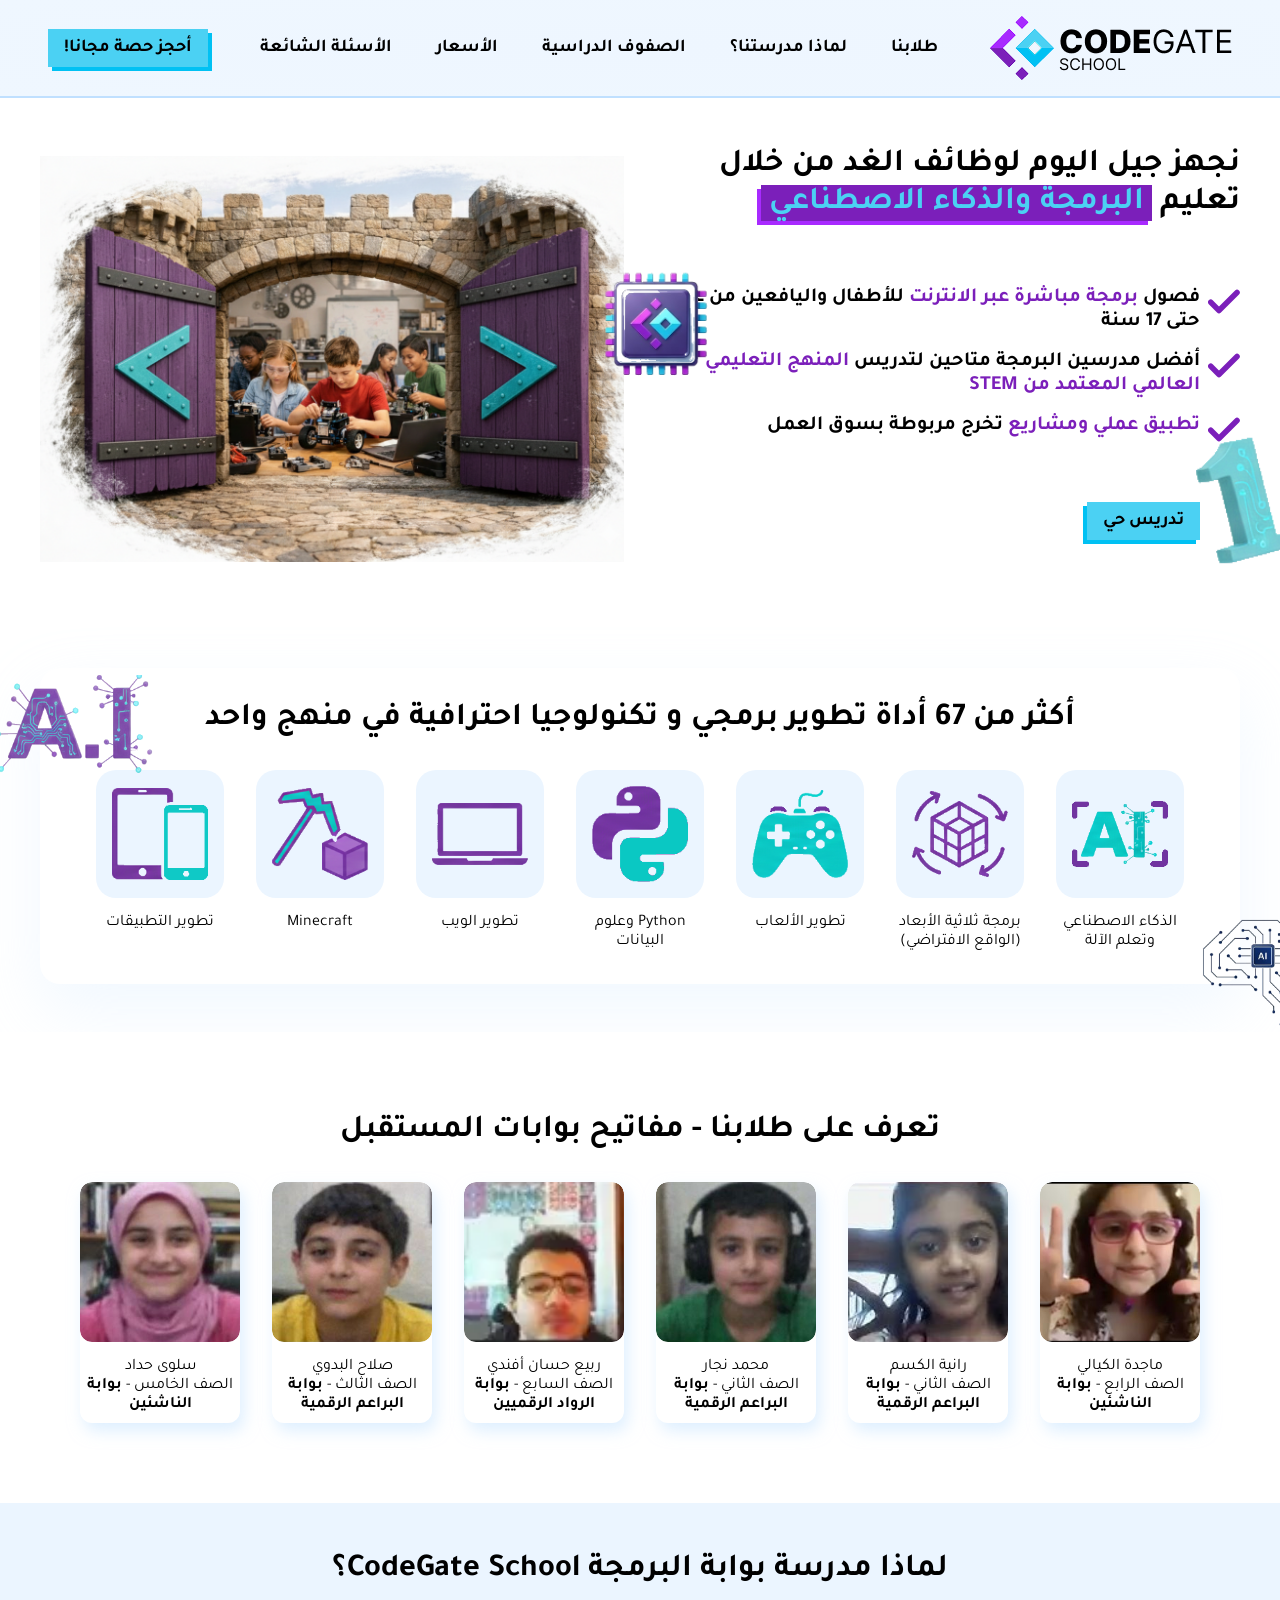
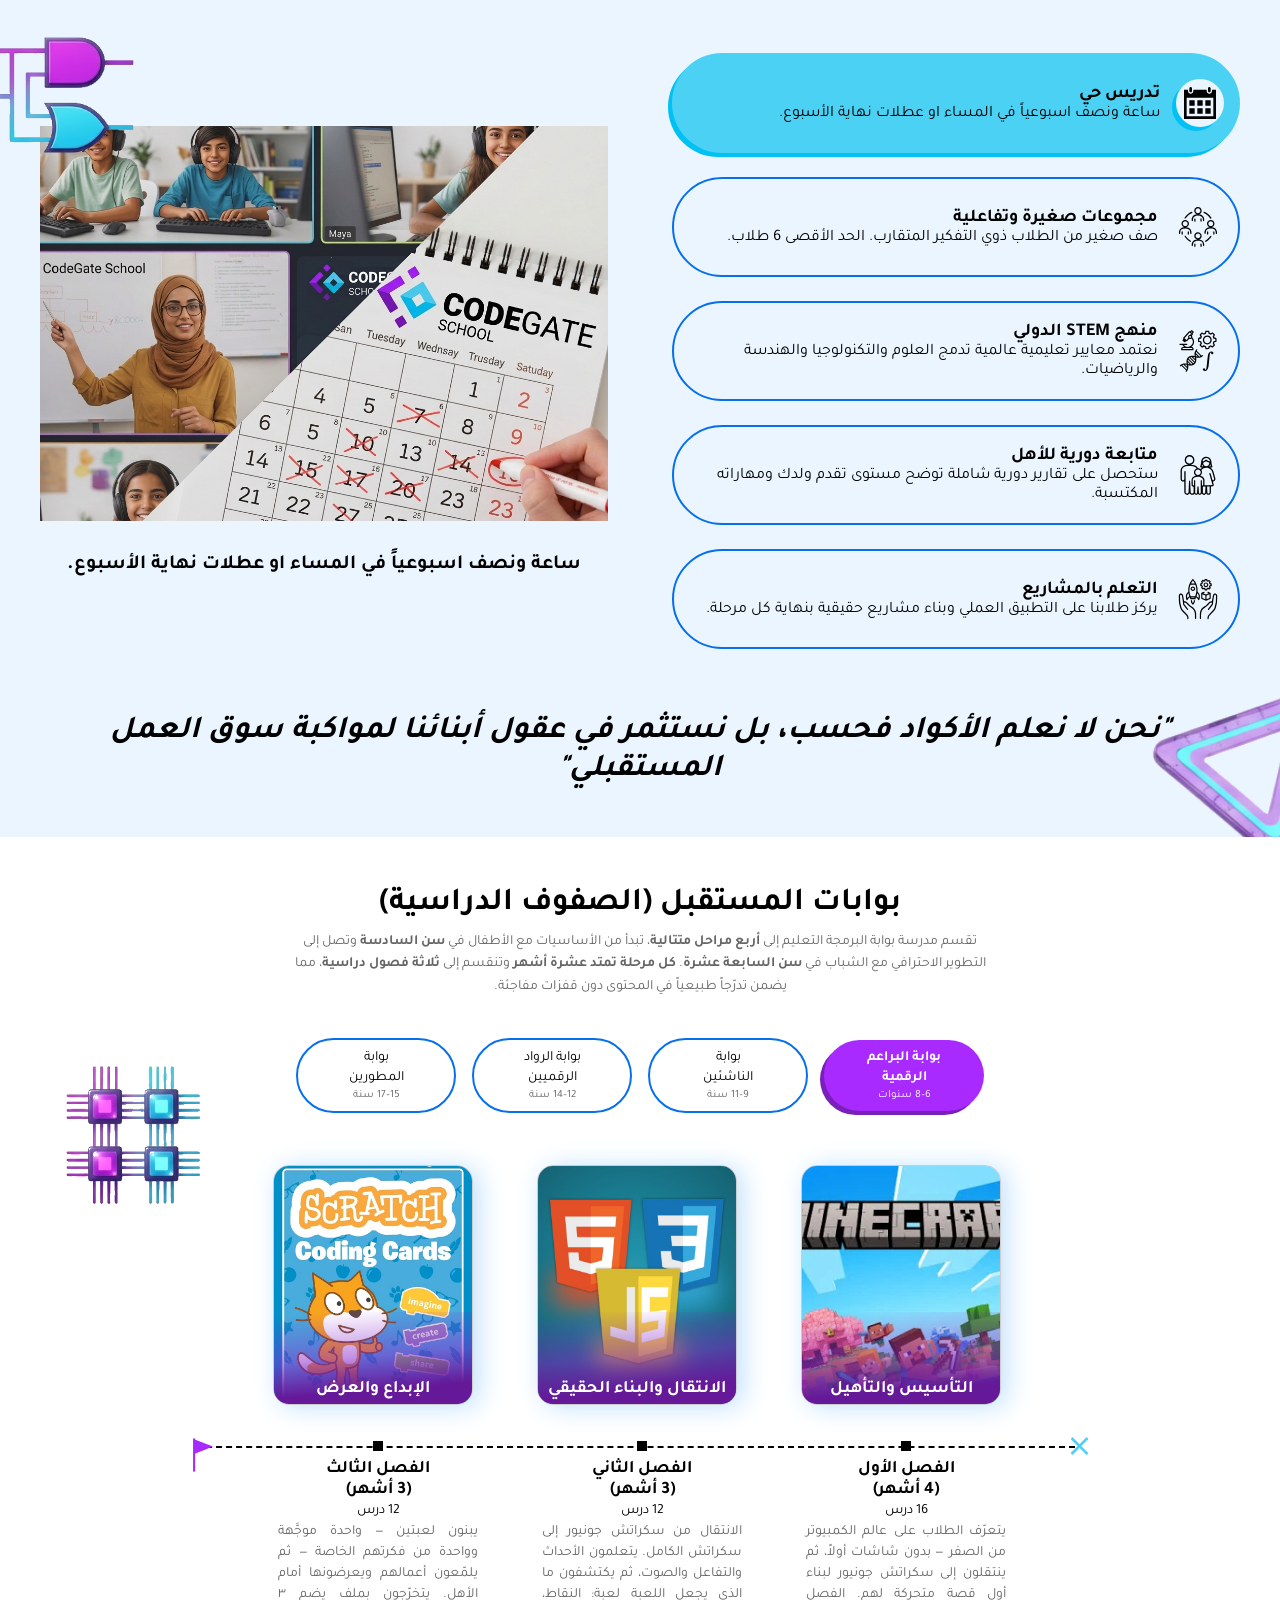
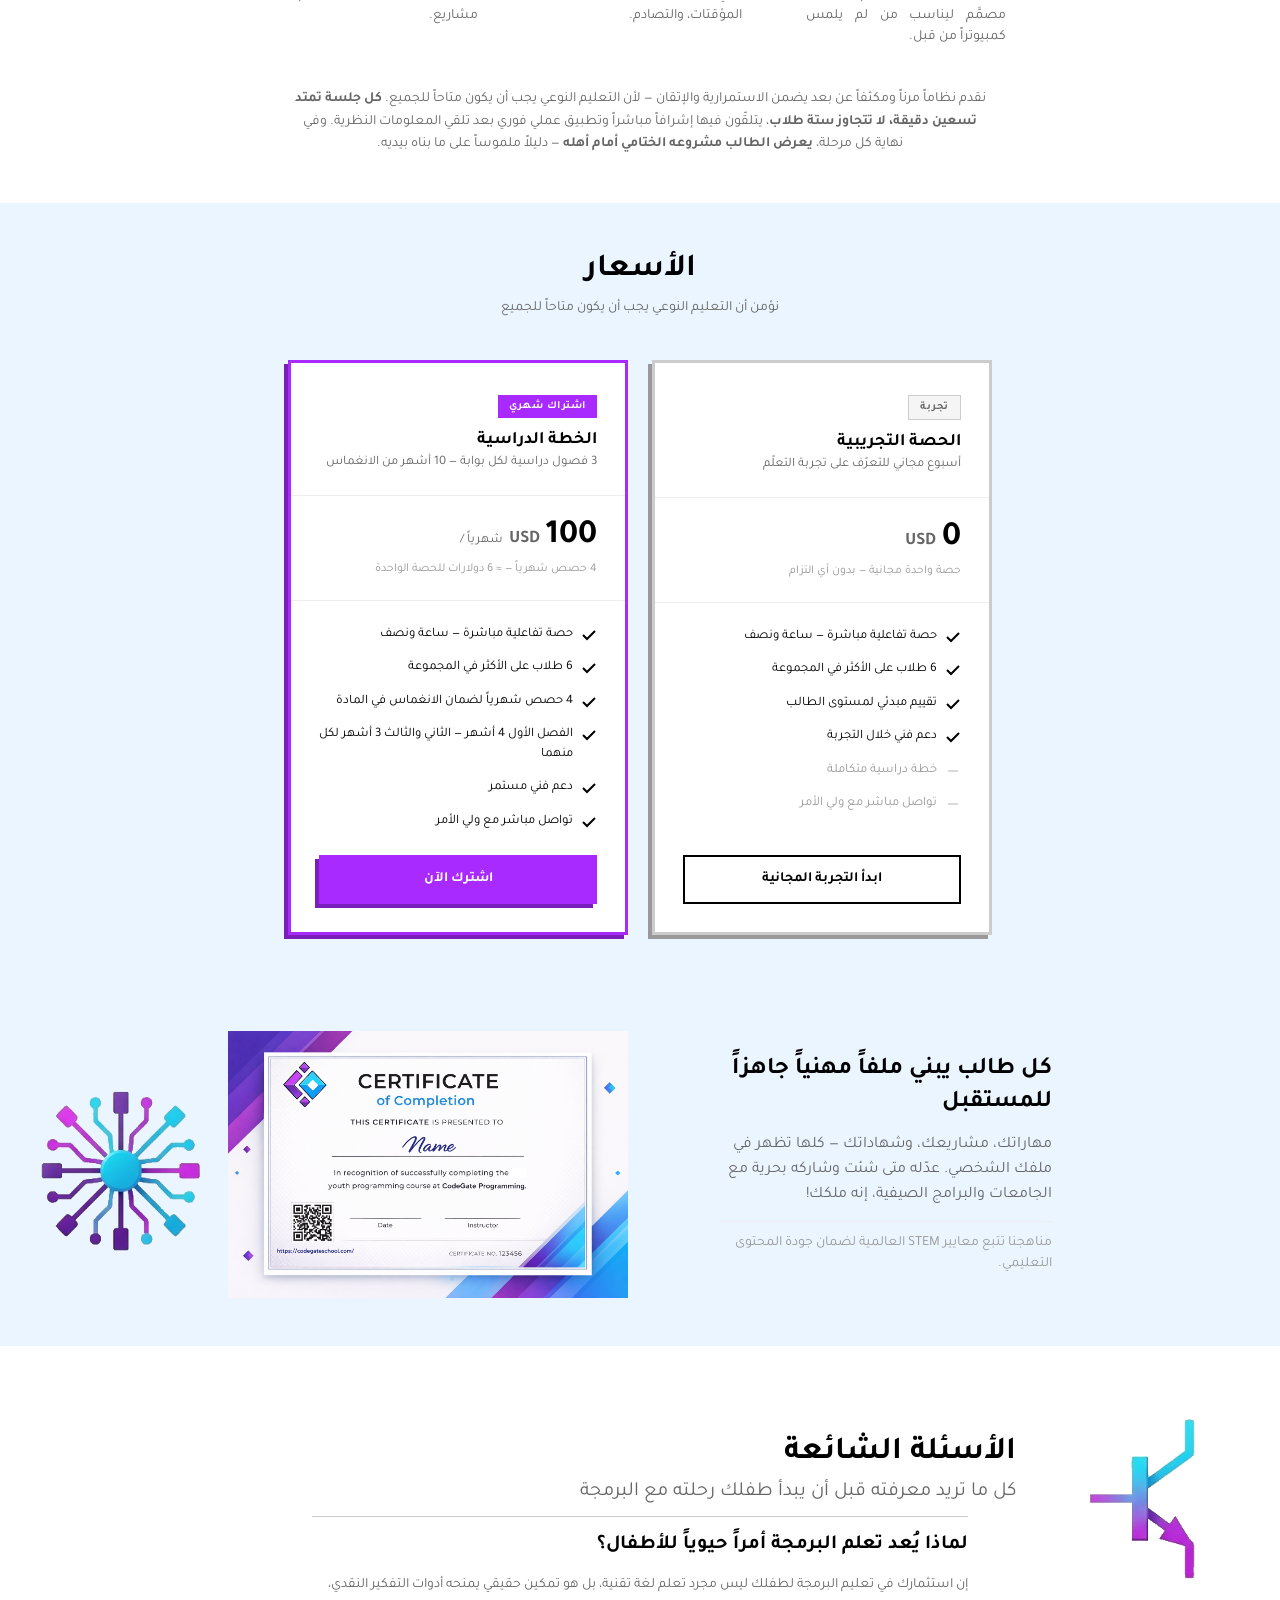
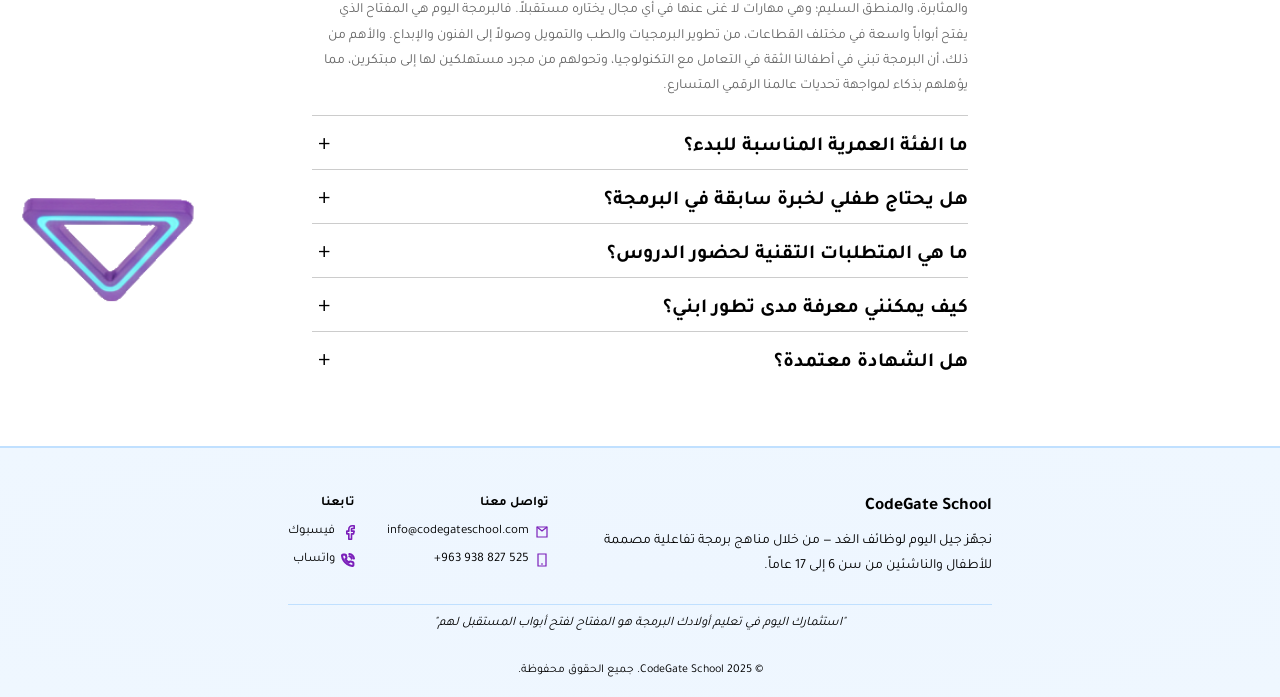
==== index.html @ dbaee545 "fix typo" ====
<!DOCTYPE html>
<html lang="ar" dir="rtl">

<head>
  <meta charset="UTF-8">
  <meta name="viewport" content="width=device-width, initial-scale=1.0">
  <title>CodeGate School</title>
  <link rel="icon" type="image/svg+xml" href="assets/favicon.svg">
  <link rel="preconnect" href="https://fonts.googleapis.com">
  <link rel="preconnect" href="https://fonts.gstatic.com" crossorigin>
  <link rel="stylesheet" href="https://fonts.googleapis.com/css2?family=Tajawal:wght@400;700&display=swap">
  <link rel="stylesheet" href="style.css">
</head>

<body>

  <!-- HEADER -->
  <header class="header">
    <div class="header-inner">

      <!-- Logo -->
      <a href="#" class="logo" onclick="window.scrollTo({top: 0, behavior: 'smooth'}); return false;">
        <img src="assets/wide logo svg dark simple.png" alt="CodeGate School">
      </a>

      <!-- Nav Menu -->
      <nav class="nav-menu">
        <a href="#students">طلابنا</a>
        <a href="#why">لماذا مدرستنا؟</a>
        <a href="#journey" class="nav-journey-desktop">الصفوف الدراسية</a>
        <a href="#journey-mobile" class="nav-journey-mobile">الصفوف الدراسية</a>
        <a href="#pricing">الأسعار</a>
        <a href="#faq">الأسئلة الشائعة</a>
      </nav>

      <!-- CTA Button -->
      <a href="https://wa.me/963938827525" target="_blank" class="cta-btn">أحجز حصة مجانا!</a>

      <!-- Burger Menu (mobile only) -->
      <button class="burger" aria-label="فتح القائمة" aria-expanded="false" onclick="toggleMenu()">
        <span></span><span></span><span></span>
      </button>

    </div>

    <!-- Mobile Nav Overlay -->
    <nav class="mobile-nav" id="mobileNav">
      <a href="#students" onclick="closeMenu()">طلابنا</a>
      <a href="#why" onclick="closeMenu()">لماذا مدرستنا؟</a>
      <a href="#journey-mobile" onclick="closeMenu()">الصفوف الدراسية</a>
      <a href="#pricing" onclick="closeMenu()">الأسعار</a>
      <a href="#faq" onclick="closeMenu()">الأسئلة الشائعة</a>
    </nav>
  </header>

  <script>
    function toggleMenu() {
      const nav = document.getElementById('mobileNav');
      const burger = document.querySelector('.burger');
      const isOpen = nav.classList.toggle('open');
      burger.classList.toggle('open', isOpen);
      burger.setAttribute('aria-expanded', isOpen);
    }
    function closeMenu() {
      document.getElementById('mobileNav').classList.remove('open');
      const burger = document.querySelector('.burger');
      burger.classList.remove('open');
      burger.setAttribute('aria-expanded', 'false');
    }
  </script>

  <!-- HERO -->
  <section class="hero section-base">
    <div class="hero-inner">

      <!-- Heading -->
      <h1 class="hero-heading">
        نجهز جيل اليوم لوظائف الغد من خلال تعليم
        <span class="highlight">البرمجة والذكاء الاصطناعي</span>
      </h1>

      <!-- Text Content -->
      <div class="hero-text">
        <!-- Decorative (left) -->
        <div class="hero-decor-left">
          <img src="assets/hero-decor-1.png" alt="" class="decor-img">
        </div>

        <div class="hero-bullets">
          <div class="bullet">
            <img class="check-icon" src="assets/tick.svg" alt="check">
            <p>
              فصول <span class="purple">برمجة مباشرة عبر الانترنت</span> للأطفال واليافعين من عمر 6 حتى 17 سنة
            </p>
          </div>
          <div class="bullet">
            <img class="check-icon" src="assets/tick.svg" alt="check">
            <p>
              أفضل مدرسين البرمجة متاحين لتدريس <span class="purple">المنهج التعليمي العالمي المعتمد من STEM</span>
            </p>
          </div>
          <div class="bullet">
            <img class="check-icon" src="assets/tick.svg" alt="check">
            <p>
              <span class="purple">تطبيق عملي ومشاريع</span> تخرج مربوطة بسوق العمل
            </p>
          </div>
        </div>

        <div class="hero-cta-wrap">
          <a href="https://wa.me/963938827525" target="_blank" class="hero-cta">تدريس حي</a>
        </div>
      </div>

      <!-- Image -->
      <div class="hero-image">
        <img src="assets/hero-kids-robotics.png" alt="Kids learning robotics and coding">
      </div>

      <!-- Decorative elements -->
      <div class="hero-decor-right">
        <img src="assets/hero-decor-2.png" alt="" class="decor-img">
      </div>
    </div>
  </section>

  <!-- TECHNOLOGIES -->
  <section class="technologies section-base" id="tech">
    <div class="width-capper">
      <div class="tech-card card-base">
        <h2>أكثر من 67 أداة تطوير برمجي و تكنولوجيا احترافية في منهج واحد</h2>
        <div class="tech-skills">
          <div class="tech-skill">
            <div class="tech-skill-icon">
              <img src="assets/course-ai.png" alt="AI">
            </div>
            <p>الذكاء الاصطناعي وتعلم الآلة</p>
          </div>
          <div class="tech-skill">
            <div class="tech-skill-icon">
              <img src="assets/course-3d.png" alt="3D">
            </div>
            <p>برمجة ثلاثية الأبعاد (الواقع الافتراضي)</p>
          </div>
          <div class="tech-skill">
            <div class="tech-skill-icon">
              <img src="assets/course-games.png" alt="Games">
            </div>
            <p>تطوير الألعاب</p>
          </div>
          <div class="tech-skill">
            <div class="tech-skill-icon">
              <img src="assets/course-python.png" alt="Python">
            </div>
            <p>Python وعلوم البيانات</p>
          </div>
          <div class="tech-skill">
            <div class="tech-skill-icon">
              <img src="assets/course-web.png" alt="Web">
            </div>
            <p>تطوير الويب</p>
          </div>
          <div class="tech-skill">
            <div class="tech-skill-icon">
              <img src="assets/course-minecraft.png" alt="Minecraft">
            </div>
            <p>Minecraft</p>
          </div>
          <div class="tech-skill">
            <div class="tech-skill-icon">
              <img src="assets/course-mobile.png" alt="Mobile">
            </div>
            <p>تطوير التطبيقات</p>
          </div>
        </div>
      </div>

      <!-- Decorative elements -->
      <div class="tech-decor-left">
        <img src="assets/decor-3.png" alt="" class="decor-img">
      </div>
      <div class="tech-decor-right">
        <img src="assets/decor-4.png" alt="" class="decor-img">
      </div>
    </div>
  </section>

  <!-- STUDENTS -->
  <section class="students section-base" id="students">
    <div class="width-capper">
      <div class="students-card card-base">
        <h2>تعرف على طلابنا - مفاتيح بوابات المستقبل</h2>
        <div class="students-grid">
          <div class="student-item">
            <div class="student-photo">
              <img src="assets/teacher-majeda.png" alt="ماجدة الكيالي">
            </div>
            <div class="student-info">
              <p>ماجدة الكيالي</p>
              <p>الصف الرابع - <strong>بوابة الناشئين</strong></p>
            </div>
          </div>
          <div class="student-item">
            <div class="student-photo">
              <img src="assets/teacher-rania.png" alt="رانية الكسم">
            </div>
            <div class="student-info">
              <p>رانية الكسم</p>
              <p>الصف الثاني - <strong>بوابة البراعم الرقمية</strong></p>
            </div>
          </div>
          <div class="student-item">
            <div class="student-photo">
              <img src="assets/teacher-mohammad.png" alt="محمد نجار">
            </div>
            <div class="student-info">
              <p>محمد نجار</p>
              <p>الصف الثاني - <strong>بوابة البراعم الرقمية</strong></p>
            </div>
          </div>
          <div class="student-item">
            <div class="student-photo">
              <img src="assets/teacher-rabi.png" alt="ربيع حسان أفندي">
            </div>
            <div class="student-info">
              <p>ربيع حسان أفندي</p>
              <p>الصف السابع - <strong>بوابة الرواد الرقميين</strong></p>
            </div>
          </div>
          <div class="student-item">
            <div class="student-photo">
              <img src="assets/teacher-salah.png" alt="صلاح البدوي">
            </div>
            <div class="student-info">
              <p>صلاح البدوي</p>
              <p>الصف الثالث - <strong>بوابة البراعم الرقمية</strong></p>
            </div>
          </div>
          <div class="student-item">
            <div class="student-photo">
              <img src="assets/teacher-salwa.png" alt="سلوى حداد">
            </div>
            <div class="student-info">
              <p>سلوى حداد</p>
              <p>الصف الخامس - <strong>بوابة الناشئين</strong></p>
            </div>
          </div>
        </div>
      </div>
    </div>
  </section>

  <script>
    (function () {
      function setupInfiniteScroll(container) {
        if (!container) return;
        var items = Array.from(container.children);
        // Clone items 2x for seamless looping
        for (var c = 0; c < 2; c++) {
          items.forEach(function (item) {
            container.appendChild(item.cloneNode(true));
          });
        }

        var gap = parseFloat(getComputedStyle(container).gap) || 0;
        var originalWidth = 0;
        items.forEach(function (item) {
          originalWidth += item.offsetWidth + gap;
        });

        container.addEventListener('scroll', function () {
          var sl = Math.abs(container.scrollLeft);
          if (sl >= originalWidth * 2) {
            container.scrollLeft = container.scrollLeft > 0
              ? container.scrollLeft - originalWidth
              : container.scrollLeft + originalWidth;
          } else if (sl < 1) {
            container.scrollLeft = container.scrollLeft > 0
              ? container.scrollLeft + originalWidth
              : container.scrollLeft - originalWidth;
          }
        });

        // Start in the middle so user can scroll both directions
        if (container.scrollLeft === 0) {
          container.scrollLeft = document.documentElement.dir === 'rtl' ? -originalWidth : originalWidth;
        }
      }

      var mq = window.matchMedia('(max-width: 768px)');
      if (mq.matches) {
        var techSkills = document.querySelector('.tech-skills');
        var studentsGrid = document.querySelector('.students-grid');
        setupInfiniteScroll(techSkills);
        setupInfiniteScroll(studentsGrid);
      }
    })();
  </script>

  <!-- WHY CODEGATE -->
  <section class="why-section section-base" id="why">
    <h2>لماذا مدرسة بوابة البرمجة CodeGate School؟</h2>
    <div class="width-capper why-inner">

      <!-- Features side (FIRST in HTML = visual RIGHT in RTL) -->
      <div class="why-features">
        <div class="why-feature cyan" data-img="assets/why1.png">
          <div class="why-feature-icon special">
            <img src="assets/icon-calendar.svg" alt="calendar">
          </div>
          <div class="why-feature-text">
            <span class="title">تدريس حي</span>
            <span class="desc">ساعة ونصف اسبوعياً في المساء او عطلات نهاية الأسبوع.</span>
          </div>
        </div>
        <div class="why-mobile-img open"><img src="assets/why1.png" alt=""></div>

        <div class="why-feature" data-img="assets/why2.png">
          <div class="why-feature-icon">
            <img src="assets/SVG/why2.svg" alt="why 2">
          </div>
          <div class="why-feature-text">
            <span class="title">مجموعات صغيرة وتفاعلية</span>
            <span class="desc">صف صغير من الطلاب ذوي التفكير المتقارب. الحد الأقصى 6 طلاب.</span>
          </div>
        </div>
        <div class="why-mobile-img"><img src="assets/why2.png" alt=""></div>

        <div class="why-feature" data-img="assets/why-stem.png">
          <div class="why-feature-icon">
            <img src="assets/SVG/why3.svg" alt="why 3">
          </div>
          <div class="why-feature-text">
            <span class="title">منهج STEM الدولي</span>
            <span class="desc">نعتمد معايير تعليمية عالمية تدمج العلوم والتكنولوجيا والهندسة والرياضيات.</span>
          </div>
        </div>
        <div class="why-mobile-img"><img src="assets/why-stem.png" alt=""></div>

        <div class="why-feature" data-img="assets/why4.png">
          <div class="why-feature-icon">
            <img src="assets/SVG/why4.svg" alt="why 4">
          </div>
          <div class="why-feature-text">
            <span class="title">متابعة دورية للأهل</span>
            <span class="desc">ستحصل على تقارير دورية شاملة توضح مستوى تقدم ولدك ومهاراته المكتسبة.</span>
          </div>
        </div>
        <div class="why-mobile-img"><img src="assets/why4.png" alt=""></div>

        <div class="why-feature" data-img="assets/why-projects.png">
          <div class="why-feature-icon">
            <img src="assets/SVG/why5.svg" alt="why 5">
          </div>
          <div class="why-feature-text">
            <span class="title">التعلم بالمشاريع</span>
            <span class="desc">يركز طلابنا على التطبيق العملي وبناء مشاريع حقيقية بنهاية كل مرحلة.</span>
          </div>
        </div>
        <div class="why-mobile-img"><img src="assets/why-projects.png" alt=""></div>
      </div>

      <!-- Image side (SECOND in HTML = visual LEFT in RTL) -->
      <div class="why-image">
        <img src="assets/why1.png" alt="Kids learning coding">
        <p>ساعة ونصف اسبوعياً في المساء او عطلات نهاية الأسبوع.</p>
      </div>

    </div>

    <p class="why-quote">"نحن لا نعلم الأكواد فحسب، بل نستثمر في عقول أبنائنا لمواكبة سوق العمل المستقبلي"</p>

    <!-- Decorative elements — anchored to width capper -->
    <div class="width-capper why-decor-wrapper">
      <div class="why-decor-left">
        <img src="assets/decor-5.png" alt="" class="decor-img">
      </div>
      <div class="why-decor-right">
        <img src="assets/decor-6.png" alt="" class="decor-img">
      </div>
    </div>
  </section>

  <!-- JOURNEY DESKTOP -->
  <section class="journey journey-desktop section-base" id="journey">
    <div class="pricing-header">
      <h2>بوابات المستقبل (الصفوف الدراسية)</h2>
      <p>تقسم مدرسة بوابة البرمجة التعليم إلى <strong>أربع مراحل متتالية</strong>، تبدأ من الأساسيات مع الأطفال في
        <strong>سن السادسة</strong> وتصل إلى التطوير الاحترافي مع الشباب في <strong>سن السابعة عشرة</strong>. <strong>كل
          مرحلة تمتد عشرة أشهر</strong> وتنقسم إلى <strong>ثلاثة فصول دراسية</strong>، مما يضمن تدرّجاً طبيعياً في
        المحتوى دون قفزات مفاجئة.
      </p>
    </div>
    <div class="width-capper">
      <div class="journey-card">
        <div class="journey-inner">

          <!-- Tabs -->
          <div class="journey-tabs">
            <div class="journey-tab tab-base active" data-level="0">
              <span class="tab-name">بوابة البراعم<br>الرقمية</span>
              <span class="tab-age">6–8 سنوات</span>
            </div>
            <div class="journey-tab tab-base" data-level="1">
              <span class="tab-name">بوابة<br>الناشئين</span>
              <span class="tab-age">9–11 سنة</span>
            </div>
            <div class="journey-tab tab-base" data-level="2">
              <span class="tab-name">بوابة الرواد<br>الرقميين</span>
              <span class="tab-age">12–14 سنة</span>
            </div>
            <div class="journey-tab tab-base" data-level="3">
              <span class="tab-name">بوابة<br>المطورين</span>
              <span class="tab-age">15–17 سنة</span>
            </div>
          </div>

          <!-- Course Cards Row -->
          <div class="journey-courses">
            <div class="journey-arrow">
              <img src="assets/x.svg" alt="" style="width: 22px; height: 32px;">
            </div>
            <div class="journey-course">
              <img id="dc-img-0" src="" alt="">
              <div class="journey-course-label">
                <p id="dc-label-0"></p>
              </div>
            </div>
            <div class="journey-course">
              <img id="dc-img-1" src="" alt="">
              <div class="journey-course-label">
                <p id="dc-label-1"></p>
              </div>
            </div>
            <div class="journey-course">
              <img id="dc-img-2" src="" alt="">
              <div class="journey-course-label">
                <p id="dc-label-2"></p>
              </div>
            </div>
            <div class="journey-arrow">
              <img src="assets/flag.svg" alt="" style="width: 16px; height: 16px;">
            </div>
          </div>

          <!-- Timeline -->
          <div class="journey-timeline">
            <div class="journey-dashed-line"></div>
            <div class="journey-timeline-arrow">
              <img src="assets/x.svg" alt="" style="width: 18px; height: 18px;">
            </div>
            <div class="journey-milestone">
              <div class="journey-milestone-dot"></div>
              <div class="journey-milestone-info">
                <span class="month" id="dt-title-0"></span>
                <span class="classes" id="dt-classes-0"></span>
                <p class="milestone-desc" id="dt-desc-0"></p>
              </div>
            </div>
            <div class="journey-milestone">
              <div class="journey-milestone-dot"></div>
              <div class="journey-milestone-info">
                <span class="month" id="dt-title-1"></span>
                <span class="classes" id="dt-classes-1"></span>
                <p class="milestone-desc" id="dt-desc-1"></p>
              </div>
            </div>
            <div class="journey-milestone">
              <div class="journey-milestone-dot"></div>
              <div class="journey-milestone-info">
                <span class="month" id="dt-title-2"></span>
                <span class="classes" id="dt-classes-2"></span>
                <p class="milestone-desc" id="dt-desc-2"></p>
              </div>
            </div>
            <div class="journey-timeline-arrow">
              <img src="assets/flag.svg" alt="" style="width: 22px; height: 36px;">
            </div>
          </div>

        </div>

        <!-- Decor -->
        <div class="journey-decor">
          <img src="assets/section-promo.png" alt="" class="decor-img">
        </div>

      </div>
    </div>
    <div class="pricing-header">
      <p>نقدم نظاماً مرناً ومكثفاً عن بعد يضمن الاستمرارية والإتقان — لأن التعليم النوعي يجب أن يكون متاحاً للجميع. <strong>كل جلسة تمتد تسعين دقيقة، لا تتجاوز ستة طلاب</strong>، يتلقّون فيها إشرافاً مباشراً وتطبيق عملي فوري بعد تلقي المعلومات النظرية. وفي نهاية كل مرحلة، <strong>يعرض الطالب مشروعه الختامي أمام أهله</strong> — دليلاً ملموساً على ما بناه بيديه.</p>
    </div>
  </section>

  <!-- JOURNEY MOBILE VERSION -->
  <section class="journey journey-mobile section-base" id="journey-mobile">
    <div class="pricing-header">
      <h2>بوابات المستقبل (الصفوف الدراسية)</h2>
      <p>تقسم مدرسة بوابة البرمجة التعليم إلى <strong>أربع مراحل متتالية</strong>، تبدأ من الأساسيات مع الأطفال في
        <strong>سن السادسة</strong> وتصل إلى التطوير الاحترافي مع الشباب في <strong>سن السابعة عشرة</strong>. <strong>كل
          مرحلة تمتد عشرة أشهر</strong> وتنقسم إلى <strong>ثلاثة فصول دراسية</strong>، مما يضمن تدرّجاً طبيعياً في
        المحتوى دون قفزات مفاجئة.
      </p>
    </div>

    <!-- Scrollable tabs -->
    <div class="jm-tabs-wrap">
      <div class="jm-tabs">
        <div class="jm-tab tab-base active" data-level="0">
          <span class="jm-tab-name">بوابة البراعم<br>الرقمية</span>
          <span class="jm-tab-age">6–8 سنوات</span>
        </div>
        <div class="jm-tab tab-base" data-level="1">
          <span class="jm-tab-name">بوابة<br>الناشئين</span>
          <span class="jm-tab-age">9–11 سنة</span>
        </div>
        <div class="jm-tab tab-base" data-level="2">
          <span class="jm-tab-name">بوابة الرواد<br>الرقميين</span>
          <span class="jm-tab-age">12–14 سنة</span>
        </div>
        <div class="jm-tab tab-base" data-level="3">
          <span class="jm-tab-name">بوابة<br>المطورين</span>
          <span class="jm-tab-age">15–17 سنة</span>
        </div>
      </div>
    </div>

    <!-- Timeline body -->
    <div class="jm-body">
      <div class="jm-flag-row">
        <div class="jm-x-spacer"></div>
        <div class="jm-flag-col">
          <img src="assets/x.svg" alt="" style="width: 18px; height: 18px;">
        </div>
        <div class="jm-card-spacer"></div>
      </div>
      <div class="jm-row">
        <div class="jm-info">
          <span class="jm-duration" id="jm-title-0"></span>
          <span class="jm-classes" id="jm-classes-0"></span>
          <p class="jm-desc" id="jm-desc-0"></p>
        </div>
        <div class="jm-dot-col"><div class="jm-dot"></div></div>
        <div class="jm-course">
          <img id="jm-img-0" src="" alt="">
          <div class="jm-course-label"><p id="jm-label-0"></p></div>
        </div>
      </div>
      <div class="jm-row">
        <div class="jm-info">
          <span class="jm-duration" id="jm-title-1"></span>
          <span class="jm-classes" id="jm-classes-1"></span>
          <p class="jm-desc" id="jm-desc-1"></p>
        </div>
        <div class="jm-dot-col"><div class="jm-dot"></div></div>
        <div class="jm-course">
          <img id="jm-img-1" src="" alt="">
          <div class="jm-course-label"><p id="jm-label-1"></p></div>
        </div>
      </div>
      <div class="jm-row">
        <div class="jm-info">
          <span class="jm-duration" id="jm-title-2"></span>
          <span class="jm-classes" id="jm-classes-2"></span>
          <p class="jm-desc" id="jm-desc-2"></p>
        </div>
        <div class="jm-dot-col"><div class="jm-dot"></div></div>
        <div class="jm-course">
          <img id="jm-img-2" src="" alt="">
          <div class="jm-course-label"><p id="jm-label-2"></p></div>
        </div>
      </div>
      <div class="jm-flag-row">
        <div class="jm-flag-spacer"></div>
        <div class="jm-flag-col">
          <img src="assets/flag.svg" alt="">
        </div>
        <div class="jm-card-spacer"></div>
      </div>
    </div>

    <div class="pricing-header">
      <p>نقدم نظاماً مرناً ومكثفاً عن بعد يضمن الاستمرارية والإتقان — لأن التعليم النوعي يجب أن يكون متاحاً للجميع. <strong>كل جلسة تمتد تسعين دقيقة، لا تتجاوز ستة طلاب</strong>، يتلقّون فيها إشرافاً مباشراً وتطبيق عملي فوري بعد تلقي المعلومات النظرية. وفي نهاية كل مرحلة، <strong>يعرض الطالب مشروعه الختامي أمام أهله</strong> — دليلاً ملموساً على ما بناه بيديه.</p>
    </div>
  </section>

  <script>
  (function () {
    var LEVELS = [
      {
        semesters: [
          {
            img: 'assets/semesters/semester-1.png',
            label: 'التأسيس والتأهيل',
            title: 'الفصل الأول<br>(4 أشهر)',
            classes: '16 درس',
            desc: 'يتعرّف الطلاب على عالم الكمبيوتر من الصفر — بدون شاشات أولاً، ثم ينتقلون إلى سكراتش جونيور لبناء أول قصة متحركة لهم. الفصل مصمَّم ليناسب من لم يلمس كمبيوتراً من قبل.'
          },
          {
            img: 'assets/semesters/semester-2.png',
            label: 'الانتقال والبناء الحقيقي',
            title: 'الفصل الثاني<br>(3 أشهر)',
            classes: '12 درس',
            desc: 'الانتقال من سكراتش جونيور إلى سكراتش الكامل. يتعلمون الأحداث والتفاعل والصوت، ثم يكتشفون ما الذي يجعل اللعبة لعبة: النقاط، المؤقتات، والتصادم.'
          },
          {
            img: 'assets/semesters/semester-3.png',
            label: 'الإبداع والعرض',
            title: 'الفصل الثالث<br>(3 أشهر)',
            classes: '12 درس',
            desc: 'يبنون لعبتين — واحدة موجَّهة وواحدة من فكرتهم الخاصة — ثم يلمّعون أعمالهم ويعرضونها أمام الأهل. يتخرّجون بملف يضم ٣ مشاريع.'
          }
        ]
      },
      {
        semesters: [
          {
            img: 'assets/semesters/semester-4.jpg',
            label: 'التأسيس والتأهيل',
            title: 'الفصل الأول<br>(4 أشهر)',
            classes: '16 درس',
            desc: 'سواء قادمين من المستوى الأول أو منضمّين لأول مرة، الجميع يصل لنفس المستوى في سكراتش: متغيرات، منطق شرطي، استنساخ، وتصميم ألعاب. الفصل ينتهي بلعبة سكراتش بجودة العرض.'
          },
          {
            img: 'assets/semesters/semester-5.png',
            label: 'الويب',
            title: 'الفصل الثاني<br>(3 أشهر)',
            classes: '12 درس',
            desc: 'الانتقال من الأوامر المرئية إلى الكود الحقيقي. يبنون موقعاً شخصياً بـ HTML و CSS، يضيفون التفاعل بجافاسكريبت، ثم يصنعون لعبة على المتصفح يشاركون رابطها مع أصدقائهم.'
          },
          {
            img: 'assets/semesters/semester-6.png',
            label: 'بايثون والمشروع الختامي',
            title: 'الفصل الثالث<br>(3 أشهر)',
            classes: '12 درس',
            desc: 'أول تجربة مع البرمجة النصية. يتعلمون بايثون من الصفر، يبنون ألعاباً نصية، ثم يختارون مشروعاً ختامياً (ويب أو بايثون) يقدمونه أمام الأهل للحصول على شهادة المستوى الثالث.'
          }
        ]
      },
      {
        semesters: [
          {
            img: 'assets/semesters/semester-7.jpg',
            label: 'التأسيس والتأهيل',
            title: 'الفصل الأول<br>(4 أشهر)',
            classes: '16 درس',
            desc: 'يتعرّفون على محرّك يونتي ثنائي الأبعاد ولغة C# معاً من اليوم الأول — لا فصل بينهما. يبدؤون بتحريك شخصية، ثم يضيفون التصادم والنقاط والأرواح، حتى ينتهون بلعبة متكاملة.'
          },
          {
            img: 'assets/semesters/semester-8.png',
            label: 'بناء أعمق',
            title: 'الفصل الثاني<br>(3 أشهر)',
            classes: '12 درس',
            desc: 'الفيزياء، الحركة، المراحل المتعددة، والصعوبة المتزايدة. يبنون لعبة منصات كاملة من ٣ مراحل، ويبدؤون باستخدام ذكاء كلود الاصطناعي كأداة لإصلاح الأخطاء وحل المشكلات.'
          },
          {
            img: 'assets/semesters/semester-9.jpg',
            label: 'مشروع مستقل وعرض',
            title: 'الفصل الثالث<br>(3 أشهر)',
            classes: '12 درس',
            desc: 'يختارون فكرة لعبة، يكتبون وثيقة تصميم، يبنون نموذجاً أولياً، ثم يطوّرون اللعبة كاملة مع اختبار أسبوعي من الزملاء. يتخرّجون بلعبة مصدَّرة وملف من ٣ مشاريع.'
          }
        ]
      },
      {
        semesters: [
          {
            img: 'assets/semesters/semester-10.png',
            label: 'التأسيس والتأهيل',
            title: 'الفصل الأول<br>(4 أشهر)',
            classes: '16 درس',
            desc: 'جافاسكريبت بعمق ثم ريآكت. يبنون مكوّنات تفاعلية، تطبيقات متعددة الصفحات ببيانات حقيقية، ثم ينشرون أول تطبيق ويب لهم على رابط حي.'
          },
          {
            img: 'assets/semesters/semester-11.png',
            label: 'بناء مشاريع حقيقية مع الذكاء الاصطناعي',
            title: 'الفصل الثاني<br>(3 أشهر)',
            classes: '12 درس',
            desc: 'يبنون تطبيقات حقيقية مع كلود كشريك تطوير يومي — لتوليد المكوّنات، إصلاح الأخطاء، مراجعة الكود. ينتهون بتطبيقين ويب منشورين.'
          },
          {
            img: 'assets/semesters/semester-12.webp',
            label: 'تذوّق أندرويد والمشروع الختامي',
            title: 'الفصل الثالث<br>(3 أشهر)',
            classes: '12 درس',
            desc: 'شهر واحد مكثّف في أندرويد (كوتلن + أندرويد ستوديو) يكفي لبناء تطبيق بسيط على هاتف حقيقي. ثم مشروع ختامي يختارونه (ويب أو موبايل) ينتهي بنشره وعرضه أمام الأهل والضيوف مع شهادة إتمام البرنامج.'
          }
        ]
      }
    ];

    function renderJourney(levelIdx) {
      var sems = LEVELS[levelIdx].semesters;
      for (var i = 0; i < 3; i++) {
        var s = sems[i];
        // Desktop
        document.getElementById('dc-img-' + i).src = s.img;
        document.getElementById('dc-label-' + i).textContent = s.label;
        document.getElementById('dt-title-' + i).innerHTML = s.title;
        document.getElementById('dt-classes-' + i).textContent = s.classes;
        document.getElementById('dt-desc-' + i).textContent = s.desc;
        // Mobile
        document.getElementById('jm-img-' + i).src = s.img;
        document.getElementById('jm-label-' + i).textContent = s.label;
        document.getElementById('jm-title-' + i).innerHTML = s.title;
        document.getElementById('jm-classes-' + i).textContent = s.classes;
        document.getElementById('jm-desc-' + i).textContent = s.desc;
      }
    }

    function activateLevel(levelIdx) {
      document.querySelectorAll('.journey-tab, .jm-tab').forEach(function (t) {
        t.classList.toggle('active', parseInt(t.dataset.level) === levelIdx);
      });
      renderJourney(levelIdx);
    }

    document.querySelectorAll('.journey-tab, .jm-tab').forEach(function (tab) {
      tab.style.cursor = 'pointer';
      tab.addEventListener('click', function () {
        activateLevel(parseInt(tab.dataset.level));
      });
    });

    // Init
    activateLevel(0);
  })();
  </script>

  <script>
    (function () {
      var features = document.querySelectorAll('.why-feature');
      var mobileImgs = document.querySelectorAll('.why-mobile-img');
      var whyImg = document.querySelector('.why-image img');
      var whyDesc = document.querySelector('.why-image p');
      var current = 0;
      var timer = null;
      var userInteracted = false;

      // Preload all tab images
      features.forEach(function (f) {
        var img = new Image();
        img.src = f.dataset.img;
      });

      function activate(index) {
        features.forEach(function (f) { f.classList.remove('cyan'); });
        mobileImgs.forEach(function (m) { m.classList.remove('open'); });
        features[index].classList.add('cyan');
        mobileImgs[index].classList.add('open');
        var newSrc = features[index].dataset.img;
        var newDesc = features[index].querySelector('.desc').textContent;
        whyImg.style.opacity = '0';
        setTimeout(function () {
          whyImg.src = newSrc;
          whyDesc.textContent = newDesc;
          whyImg.style.opacity = '1';
        }, 300);
        current = index;
      }

      function next() {
        activate((current + 1) % features.length);
      }

      function startCycle() {
        stopCycle();
        timer = setInterval(next, 3000);
      }

      function stopCycle() {
        if (timer) { clearInterval(timer); timer = null; }
      }

      // Click stops auto-cycle
      features.forEach(function (btn, i) {
        btn.addEventListener('click', function () {
          userInteracted = true;
          stopCycle();
          activate(i);
        });
      });

      startCycle();
    })();
  </script>

  <!-- PRICING -->
  <section class="pricing section-base" id="pricing">
    <div class="pricing-header">
      <h2>الأسعار</h2>
      <p>نؤمن أن التعليم النوعي يجب أن يكون متاحاً للجميع

      </p>
    </div>
    <div class="pricing-cards">
      <!-- Trial Plan -->
      <div class="pricing-card secondary">
        <div class="pricing-card-header">
          <span class="pricing-badge">تجربة</span>
          <h3>الحصة التجريبية</h3>
          <p class="pricing-subtitle">أسبوع مجاني للتعرّف على تجربة التعلّم</p>
        </div>
        <div class="pricing-price">
          <div class="pricing-amount">
            <span class="currency">USD</span>
            <span class="number">0</span>
          </div>
          <p class="pricing-note">حصة واحدة مجانية — بدون أي التزام</p>
        </div>
        <div class="pricing-features">
          <div class="pricing-feature">
            <span>حصة تفاعلية مباشرة — ساعة ونصف</span>
            <img class="feature-icon" src="assets/icon-check.svg" alt="✓">
          </div>
          <div class="pricing-feature">
            <span>6 طلاب على الأكثر في المجموعة</span>
            <img class="feature-icon" src="assets/icon-check.svg" alt="✓">
          </div>
          <div class="pricing-feature">
            <span>تقييم مبدئي لمستوى الطالب</span>
            <img class="feature-icon" src="assets/icon-check.svg" alt="✓">
          </div>
          <div class="pricing-feature">
            <span>دعم فني خلال التجربة</span>
            <img class="feature-icon" src="assets/icon-check.svg" alt="✓">
          </div>
          <div class="pricing-feature disabled">
            <span>خطة دراسية متكاملة</span>
            <img class="feature-icon" src="assets/icon-dash.svg" alt="—">
          </div>
          <div class="pricing-feature disabled">
            <span>تواصل مباشر مع ولي الأمر</span>
            <img class="feature-icon" src="assets/icon-dash.svg" alt="—">
          </div>
        </div>
        <a href="https://wa.me/963938827525" target="_blank" class="pricing-cta">ابدأ التجربة المجانية</a>
      </div>
      <!-- Featured Plan -->
      <div class="pricing-card featured">
        <div class="pricing-card-header">
          <span class="pricing-badge">اشتراك شهري</span>
          <h3>الخطة الدراسية</h3>
          <p class="pricing-subtitle">3 فصول دراسية لكل بوابة — 10 أشهر من الانغماس</p>
        </div>
        <div class="pricing-price">
          <div class="pricing-amount">
            <span class="period">/ شهرياً</span>
            <span class="currency">USD</span>
            <span class="number">100</span>
          </div>
          <p class="pricing-note">4 حصص شهرياً — ≈ 6 دولارات للحصة الواحدة</p>
        </div>
        <div class="pricing-features">
          <div class="pricing-feature">
            <span>حصة تفاعلية مباشرة — ساعة ونصف</span>
            <img class="feature-icon" src="assets/icon-check.svg" alt="✓">
          </div>
          <div class="pricing-feature">
            <span>6 طلاب على الأكثر في المجموعة</span>
            <img class="feature-icon" src="assets/icon-check.svg" alt="✓">
          </div>
          <div class="pricing-feature">
            <span>4 حصص شهرياً لضمان الانغماس في المادة</span>
            <img class="feature-icon" src="assets/icon-check.svg" alt="✓">
          </div>
          <div class="pricing-feature">
            <span>الفصل الأول 4 أشهر — الثاني والثالث 3 أشهر لكل منهما</span>
            <img class="feature-icon" src="assets/icon-check.svg" alt="✓">
          </div>
          <div class="pricing-feature">
            <span>دعم فني مستمر</span>
            <img class="feature-icon" src="assets/icon-check.svg" alt="✓">
          </div>
          <div class="pricing-feature">
            <span>تواصل مباشر مع ولي الأمر</span>
            <img class="feature-icon" src="assets/icon-check.svg" alt="✓">
          </div>
        </div>
        <a href="https://wa.me/963938827525" target="_blank" class="pricing-cta">اشترك الآن</a>
      </div>

    </div>
  </section>

  <!-- CERTIFICATE / PORTFOLIO -->
  <section class="certificate section-base" id="certificate">
    <div class="certificate-inner">
      <div class="certificate-text">
        <h2>كل طالب يبني ملفاً مهنياً جاهزاً للمستقبل</h2>
        <p class="cert-desc">مهاراتك، مشاريعك، وشهاداتك — كلها تظهر في ملفك الشخصي. عدّله متى شئت وشاركه بحرية مع
          الجامعات والبرامج الصيفية، إنه ملكك!</p>
        <p class="cert-note">مناهجنا تتبع معايير STEM العالمية لضمان جودة المحتوى التعليمي.</p>
      </div>
      <div class="certificate-image">
        <img src="assets/certificate-image.png" alt="شهادة إتمام">
      </div>
      <div class="certificate-decor">
        <img src="assets/decor-7.png" alt="" class="decor-img">
      </div>
    </div>
  </section>

  <!-- FAQ -->
  <section class="faq section-base" id="faq">
    <div class="faq-card">
      <div class="faq-header">
        <h2>الأسئلة الشائعة</h2>
        <p>كل ما تريد معرفته قبل أن يبدأ طفلك رحلته مع البرمجة</p>
      </div>
      <div class="faq-list">
        <div class="faq-item static">
          <button class="faq-question">لماذا يُعد تعلم البرمجة أمراً حيوياً للأطفال؟</button>
          <div class="faq-answer">إن استثمارك في تعليم البرمجة لطفلك ليس مجرد تعلم لغة تقنية، بل هو تمكين حقيقي يمنحه
            أدوات التفكير النقدي، والمثابرة، والمنطق السليم؛ وهي مهارات لا غنى عنها في أي مجال يختاره مستقبلاً. فالبرمجة
            اليوم هي المفتاح الذي يفتح أبواباً واسعة في مختلف القطاعات، من تطوير البرمجيات والطب والتمويل وصولاً إلى
            الفنون والإبداع. والأهم من ذلك، أن البرمجة تبني في أطفالنا الثقة في التعامل مع التكنولوجيا، وتحولهم من مجرد
            مستهلكين لها إلى مبتكرين، مما يؤهلهم بذكاء لمواجهة تحديات عالمنا الرقمي المتسارع.</div>
        </div>
        <div class="faq-item">
          <button class="faq-question"><span>ما الفئة العمرية المناسبة للبدء؟</span><span class="faq-toggle"><span
                class="faq-toggle-plus">+</span><span class="faq-toggle-minus">−</span></span></button>
          <div class="faq-answer">نقدم برامج مصممة للأطفال من سن 6 سنوات وحتى 17 سنة، مع مناهج مخصصة لكل مرحلة عمرية
            تراعي قدرات الطفل ومستوى نضجه.</div>
        </div>
        <div class="faq-item">
          <button class="faq-question"><span>هل يحتاج طفلي لخبرة سابقة في البرمجة؟</span><span class="faq-toggle"><span
                class="faq-toggle-plus">+</span><span class="faq-toggle-minus">−</span></span></button>
          <div class="faq-answer">لا، نحن نبدأ مع الطفل من الصفر تماماً حسب بوابته العمرية.</div>
        </div>
        <div class="faq-item">
          <button class="faq-question"><span>ما هي المتطلبات التقنية لحضور الدروس؟</span><span class="faq-toggle"><span
                class="faq-toggle-plus">+</span><span class="faq-toggle-minus">−</span></span></button>
          <div class="faq-answer">كل ما يحتاجه هو جهاز كمبيوتر (أو تابلت لبوابة البراعم) واتصال جيد بالإنترنت.</div>
        </div>
        <div class="faq-item">
          <button class="faq-question"><span>كيف يمكنني معرفة مدى تطور ابني؟</span><span class="faq-toggle"><span
                class="faq-toggle-plus">+</span><span class="faq-toggle-minus">−</span></span></button>
          <div class="faq-answer">نرسل تقارير متابعة دورية للأهالي ونعقد جلسات لعرض مشاريع الطلاب العملية.</div>
        </div>
        <div class="faq-item">
          <button class="faq-question"><span>هل الشهادة معتمدة؟</span><span class="faq-toggle"><span
                class="faq-toggle-plus">+</span><span class="faq-toggle-minus">−</span></span></button>
          <div class="faq-answer">نعم، مناهجنا تتبع معايير STEM العالمية لضمان جودة المحتوى التعليمي.</div>
        </div>
      </div>

      <!-- Decor inside card -->
      <div class="faq-decor-right">
        <img src="assets/decor-8.png" alt="" class="decor-img">
      </div>
    </div>

    <!-- Decor outside card — anchored to width capper -->
    <div class="width-capper faq-decor-wrapper">
      <div class="faq-decor-left">
        <img src="assets/decor-9.png" alt="" class="decor-img">
      </div>
    </div>
  </section>

  <script>
    // FAQ Accordion
    (function () {
      var items = document.querySelectorAll('.faq-item:not(.static)');
      items.forEach(function (item) {
        item.querySelector('.faq-question').addEventListener('click', function () {
          item.classList.toggle('open');
        });
      });
    })();
  </script>

  <!-- FOOTER -->
  <footer class="footer">
    <div class="footer-inner">
      <div class="footer-col">
        <h3>CodeGate School</h3>
        <p>نجهّز جيل اليوم لوظائف الغد — من خلال مناهج برمجة تفاعلية مصممة للأطفال والناشئين من سن 6 إلى 17 عاماً.</p>
      </div>
      <div class="footer-col">
        <h4>تواصل معنا</h4>
        <div class="footer-links">
          <a href="mailto:info@codegateschool.com" class="footer-link">
            <img src="assets/faq-decor-1.svg" alt="" style="width: 14px; height: 14px;">
            <span dir="ltr">info@codegateschool.com</span>
          </a>
          <a href="tel:+963938827525" class="footer-link">
            <img src="assets/faq-decor-2.svg" alt="" style="width: 14px; height: 14px;">
            <span dir="ltr">+963 938 827 525</span>
          </a>
        </div>
      </div>
      <div class="footer-col">
        <h4>تابعنا</h4>
        <div class="footer-links">
          <!-- <a href="#" class="footer-link">
            <img src="assets/faq-decor-3.svg" alt="" style="width: 14px; height: 14px;">
            انستغرام
          </a> -->
          <a href="https://www.facebook.com/profile.php?id=61576527012411" class="footer-link">
            <img src="assets/faq-decor-4.svg" alt="" style="width: 9px; height: 15px;margin-left:5px;">
            فيسبوك
          </a>
          <a href="https://wa.me/963938827525" target="_blank" class="footer-link">
            <img src="assets/faq-decor-5.svg" alt="" style="width: 14px; height: 14px;">
            واتساب
          </a>
        </div>
      </div>
    </div>
    <p class="footer-quote">"استثمارك اليوم في تعليم أولادك البرمجة هو المفتاح لفتح أبواب المستقبل لهم"</p>
    <p class="footer-copyright">© 2025 CodeGate School. جميع الحقوق محفوظة.</p>
  </footer>

</body>

</html>
---- style.css ----
html {
    scroll-behavior: smooth;
}

* {
    margin: 0;
    padding: 0;
    box-sizing: border-box;
}

body {
    font-family: 'Somar Rounded', 'Tajawal', sans-serif;
    direction: rtl;
    overflow-x: hidden;
}

/* ===== HEADER ===== */
.header {
    width: 100%;
    border-bottom: 2px solid #c0e0ff;
    background: radial-gradient(ellipse at center, #eef6ff, #eff7ff);
    display: flex;
    justify-content: center;
    align-items: center;
    position: sticky;
    top: 0;
    z-index: 100;
}

.header-spacer {
    width: 100%;
    height: 0;
}

.header-inner {
    width: 1200px;
    max-width: 100%;
    display: flex;
    align-items: center;
    gap: 16px;
    padding: 16px 8px;
}

/* Logo */
.logo {
    flex-shrink: 0;
    height: 64px;
}

.logo img {
    height: 100%;
    width: auto;
}

/* Nav Menu */
.nav-menu {
    display: flex;
    flex: 1 0 0;
    flex-wrap: wrap;
    align-items: start;
    justify-content: space-evenly;
    gap: 8px;
    font-size: 18px;
    font-weight: 700;
    color: #000;
    white-space: nowrap;
    overflow: clip;
    min-width: 1px;
    min-height: 1px;
}

.nav-menu a {
    text-decoration: none;
    color: #000;
    flex-shrink: 0;
}

.nav-menu a:hover {
    opacity: 0.7;
}

/* CTA Button — shared base */
.cta-btn,
.hero-cta {
    background-color: #4bd1f3;
    padding: 8px 16px;
    display: inline-flex;
    align-items: center;
    justify-content: center;
    cursor: pointer;
    border: none;
    font-family: inherit;
    font-size: 18px;
    font-weight: 700;
    color: #000;
    white-space: nowrap;
    transition: transform 0.15s ease, box-shadow 0.15s ease;
    text-decoration: none;
}

/* Header CTA — shadow goes bottom-right */
.cta-btn {
    flex-shrink: 0;
    box-shadow: 4px 4px 0px 0px #00c1f3;
}

.cta-btn:hover {
    transform: translate(2px, 2px);
    box-shadow: 2px 2px 0px 0px #00c1f3;
}

.cta-btn:active {
    transform: translate(4px, 4px);
    box-shadow: none;
}

/* Language Switcher */
.lang-switcher {
    display: flex;
    align-items: center;
    gap: 8px;
    flex-shrink: 0;
}

.lang-switcher span {
    font-size: 16px;
    font-weight: 700;
    color: #000;
    white-space: nowrap;
}

.lang-switcher .globe-icon {
    width: 20px;
    height: 20px;
}

/* ===== WIDTH CAPPER ===== */
.width-capper {
    width: 100%;
    max-width: 1200px;
    position: relative;
}

/* ===== SHARED UTILITIES ===== */
.section-base {
    width: 100%;
    display: flex;
    flex-direction: column;
    align-items: center;
    padding: 48px 0;
}

.card-base {
    width: 100%;
    background: #fff;
    border-radius: 20px;
    padding: 32px;
    display: flex;
    flex-direction: column;
    align-items: center;
    gap: 32px;
}

.decor-img {
    width: 100%;
    height: 100%;
    object-fit: contain;
}

.tab-base {
    display: flex;
    flex-direction: column;
    align-items: center;
    padding: 8px 17px;
    border-radius: 70px;
    border: 2px solid #056fec;
    background: transparent;
    cursor: pointer;
    transition: background 1s ease, border 1s ease, box-shadow 1s ease;
}

.tab-base.active {
    background: #a82aff;
    border: none;
    box-shadow: -4px 4px 0px 0px #7b1fba;
}

/* ===== HERO ===== */
.hero {
    position: relative;
    overflow: hidden;
}

.hero-inner {
    width: 1200px;
    max-width: 100%;
    display: grid;
    grid-template-columns: 1fr 1fr;
    gap: 32px;
    align-items: center;
    justify-content: center;
    position: relative;
}

.hero-heading {
    grid-column: 1;
    grid-row: 1;
}

.hero-text {
    grid-column: 1;
    grid-row: 2;
}

.hero-image {
    grid-column: 2;
    grid-row: 1 / 3;
}

/* Hero Image */
.hero-image {
    min-width: 0;
    display: flex;
    align-items: center;
    justify-content: center;
    overflow: clip;
}

.hero-image img {
    width: 100%;
    aspect-ratio: 568 / 395;
    object-fit: cover;
}

/* Hero Text */
.hero-text {
    min-width: 0;
    display: flex;
    flex-direction: column;
    align-items: flex-end;
    gap: 24px;
    padding-bottom: 32px;
    position: relative;
}

.hero-heading {
    font-size: 32px;
    font-weight: 700;
    color: #000;
    text-align: right;
    line-height: normal;
    width: 100%;
}

.hero-heading .highlight {
    color: #4bd1f3;
    background-color: #7b1fba;
    box-shadow: -4px 4px 0px 0px #a82aff;
    padding: 2px 8px;
    display: inline;
}

/* Bullet Points */
.hero-bullets {
    display: flex;
    flex-direction: column;
    gap: 16px;
    width: 100%;
    padding: 32px 0;
    align-items: flex-end;
}

.bullet {
    display: flex;
    gap: 8px;
    align-items: flex-start;
    justify-content: center;
    width: 100%;
}

.bullet p {
    flex: 1 0 0;
    font-size: 20px;
    font-weight: 700;
    color: #000;
    text-align: right;
    line-height: normal;
}

.bullet .purple {
    color: #7b1fba;
}

.bullet .check-icon {
    width: 32px;
    height: 32px;
    flex-shrink: 0;
}

/* Hero CTA */
.hero-cta-wrap {
    align-self: flex-start;
    padding-right: 40px;
}

/* Hero CTA — shadow goes bottom-left (RTL) */
.hero-cta {
    box-shadow: -4px 4px 0px 0px #00c1f3;
}

.hero-cta:hover {
    transform: translate(-2px, 2px);
    box-shadow: -2px 2px 0px 0px #00c1f3;
}

.hero-cta:active {
    transform: translate(-4px, 4px);
    box-shadow: none;
}

/* Decorative Images */
.hero-decor-left {
    position: absolute;
    width: 119px;
    height: 146px;
    left: -60px;
    top: 0;
}

/* hero decor imgs use .decor-img */

.hero-decor-right {
    position: absolute;
    width: 128px;
    height: 142px;
    right: -72px;
    bottom: 0;
}

/* ===== TECHNOLOGIES ===== */
.technologies {
    position: relative;
    overflow: hidden;
}

.tech-card {
    box-shadow: 0px 27px 64.5px 0px rgba(207, 231, 255, 0.3);
    position: relative;
    z-index: 1;
}

.tech-card h2 {
    font-size: 32px;
    font-weight: 700;
    color: #000;
    text-align: center;
    line-height: normal;
}

.tech-skills {
    display: flex;
    gap: 32px;
    align-items: flex-start;
    justify-content: center;
    width: 100%;
}

.tech-skill {
    width: 128px;
    flex-shrink: 0;
    display: flex;
    flex-direction: column;
    align-items: center;
    gap: 16px;
}

.tech-skill-icon {
    width: 128px;
    height: 128px;
    border-radius: 20px;
    background: #ebf5ff;
    display: flex;
    align-items: center;
    justify-content: center;
    padding: 16px;
}

.tech-skill-icon img {
    width: 100%;
    height: 100%;
    object-fit: contain;
}

.tech-skill p {
    font-size: 16px;
    font-weight: 400;
    color: #000;
    text-align: center;
    line-height: normal;
}

/* ===== STUDENTS ===== */

.students-card h2 {
    font-size: 32px;
    font-weight: 700;
    color: #000;
    text-align: center;
}

.students-grid {
    display: flex;
    gap: 32px;
    align-items: stretch;
    justify-content: center;
    width: 100%;
}

.student-item {
    width: 160px;
    flex-shrink: 0;
    background: #fff;
    border-radius: 12px;
    box-shadow: 4px 8px 16px 0px rgba(192, 224, 255, 0.52);
    display: flex;
    flex-direction: column;
    align-items: center;
    gap: 16px;
    padding-bottom: 8px;
    overflow: hidden;
}

.student-photo {
    width: 100%;
    aspect-ratio: 1 / 1;
    border-radius: 12px;
    overflow: hidden;
}

.student-photo img {
    width: 100%;
    height: 100%;
    object-fit: cover;
    border-radius: 12px;
}

.student-info {
    font-size: 16px;
    font-weight: 400;
    color: #000;
    text-align: center;
    width: 100%;
}

.student-info p {
    margin: 0;
}

/* Tech Decorative Images */
.tech-decor-left {
    position: absolute;
    width: 162px;
    height: 196px;
    left: -48px;
    top: -34px;
    z-index: 2;
}

/* tech decor imgs use .decor-img */

.tech-decor-right {
    position: absolute;
    width: 198px;
    height: 116px;
    right: -120px;
    bottom: -47px;
    z-index: 2;
}

/* ===== WHY CODEGATE ===== */
.why-section {
    background: #ebf5ff;
    gap: 64px;
    position: relative;
    overflow: hidden;
}

.why-section>h2 {
    font-size: 32px;
    font-weight: 700;
    color: #000;
    text-align: center;
}

.why-inner {
    display: flex;
    gap: 64px;
    align-items: center;
    justify-content: center;
}

/* Why - Image side */
.why-image {
    flex: 1 0 0;
    min-width: 0;
    display: flex;
    flex-direction: column;
    align-items: center;
    gap: 32px;
    overflow: clip;
}

.why-image img {
    width: 100%;
    aspect-ratio: 568 / 395;
    object-fit: cover;
    transition: opacity 0.3s ease;
}

.why-image p {
    font-size: 20px;
    font-weight: 700;
    color: #000;
    text-align: center;
    width: 100%;
}

/* Why - Features side */
.why-features {
    flex: 1 0 0;
    min-width: 0;
    display: flex;
    flex-direction: column;
    align-items: flex-start;
    gap: 24px;
}

.why-feature {
    width: 100%;
    display: flex;
    gap: 16px;
    align-items: center;
    justify-content: flex-end;
    padding: 8px 16px;
    overflow: clip;
    background: transparent;
    border: 2px solid #056fec;
    box-shadow: none;
    border-radius: 70px;
    min-height: 100px;
    cursor: pointer;
    transition: background 0.2s ease, border 0.2s ease, box-shadow 0.2s ease;
}

.why-feature.cyan {
    background: #4bd1f3;
    border: none;
    box-shadow: -4px 4px 0px 0px #00c1f3;
}

.why-feature-text {
    flex: 1 0 0;
    min-width: 0;
    display: flex;
    flex-direction: column;
    align-items: flex-start;
    text-align: right;
}

.why-feature-text .title {
    font-size: 18px;
    font-weight: 700;
    color: #000;
    white-space: nowrap;
    transition: color 0.35s ease;
}

.why-feature.cyan .why-feature-text .title,
.why-feature.cyan .why-feature-text .desc {
    color: #000;
}

.why-feature-text .desc {
    font-size: 16px;
    font-weight: 400;
    color: #000;
    transition: color 0.35s ease;
}

.why-feature-icon {
    width: 48px;
    height: 48px;
    flex-shrink: 0;
    background: transparent;
    border-radius: 70px;
    box-shadow: none;
    display: flex;
    align-items: center;
    justify-content: center;
    overflow: clip;
    transition: background 1s ease, box-shadow 1s ease;
}

.why-feature.cyan .why-feature-icon {
    background: #ebf5ff;
    box-shadow: -4px 4px 0px 0px #00c1f3;
}

.why-feature-icon img {
    width: 100%;
    height: 100%;
}

.special.why-feature-icon img {
    width: 32px;
    height: 32px;
}

/* Why - Mobile images (hidden on desktop) */
.why-mobile-img {
    display: none;
    width: 100%;
}

.why-mobile-img img {
    width: 100%;
    border-radius: 12px;
}

/* Why - Quote */
.why-quote {
    font-size: 32px;
    font-weight: 700;
    font-style: italic;
    color: #000;
    text-align: center;
    width: 1136px;
    max-width: 100%;
    padding: 0 16px;
}

/* Why - Decor */
.why-decor-wrapper {
    position: absolute;
    top: 0;
    left: 50%;
    transform: translateX(-50%);
    height: 100%;
    pointer-events: none;
}

.why-decor-left {
    position: absolute;
    width: 175px;
    height: 190px;
    left: -50px;
    top: 95px;
}

/* why decor imgs use .decor-img */

.why-decor-right {
    position: absolute;
    width: 187px;
    height: 217px;
    right: -90px;
    bottom: -54px;
}

/* ===== JOURNEY ===== */
.journey {
    gap: 40px;
}

.journey-card {
    width: 100%;
    background: #fff;
    border-radius: 20px;
    padding: 0 153px;
    display: flex;
    flex-direction: column;
    justify-content: center;
    align-items: center;
    gap: 32px;
    position: relative;
    isolation: isolate;
}

.journey-inner {
    width: 100%;
    display: flex;
    flex-direction: column;
    align-items: center;
    gap: 32px;
    position: relative;
    isolation: isolate;
}

/* Journey Tabs */
.journey-tabs {
    display: flex;
    gap: 16px;
    align-items: center;
    justify-content: center;
    padding: 0 4px 20px;
}

.journey-tab {
    width: 160px;
    box-shadow: none;
}

.journey-tab .tab-name {
    font-size: 14px;
    font-weight: 400;
    color: #000;
    text-align: center;
    line-height: 20px;
}

.journey-tab.active .tab-name {
    font-weight: 700;
    color: #fff;
}

.journey-tab .tab-age {
    font-size: 11px;
    font-weight: 400;
    color: #666;
    text-align: center;
    line-height: 15px;
}

.journey-tab.active .tab-age {
    color: #fff;
}

/* Journey dashed line — spans full card width */
.journey-dashed-line {
    position: absolute;
    /* width: calc(97%); */
    width: 869px;
    height: 0;
    top: 9px;
    border-top: 2px dashed #000;
    z-index: -1;
}

/* Journey Course Cards */
.journey-courses {
    display: flex;
    gap: 64px;
    align-items: center;
    justify-content: center;
    width: 100%;
    z-index: 2;
}

.journey-arrow {
    flex-shrink: 0;
    display: flex;
    align-items: center;
    justify-content: center;
    opacity: 0;
}

.journey-arrow svg {
    display: block;
}

.journey-course {
    width: 200px;
    height: 240px;
    flex-shrink: 0;
    border-radius: 16px;
    overflow: hidden;
    filter: drop-shadow(6px 2px 12.6px #c0e0ff);
    position: relative;
    border: 1px solid #ccc;
}

.journey-course img {
    width: 100%;
    height: 100%;
    object-fit: cover;
}

.journey-course-label {
    position: absolute;
    bottom: 0;
    left: 0;
    right: 0;
    height: 92px;
    background: linear-gradient(175.06deg, rgba(168, 42, 255, 0) 3.95%, rgba(134, 34, 204, 0.5) 48.27%, #651999 79.73%);
    display: flex;
    align-items: flex-end;
    justify-content: center;
    padding: 4px;
}

.journey-course-label p {
    font-size: 17.5px;
    font-weight: 700;
    color: #fff;
    text-align: center;
    width: 100%;
}

/* Journey Timeline */
.journey-timeline {
    width: 100%;
    position: relative;
    display: flex;
    gap: 64px;
    align-items: flex-start;
    justify-content: center;
    z-index: 3;
}

.journey-timeline-arrow {
    flex-shrink: 0;
    display: flex;
    align-items: center;
    justify-content: center;
}

.journey-timeline-arrow svg {
    display: block;
}

.journey-milestone {
    width: 200px;
    flex-shrink: 0;
    display: flex;
    flex-direction: column;
    align-items: center;
    gap: 8px;
    padding-top: 4px;
}

.journey-milestone-dot {
    width: 10px;
    height: 10px;
    border: 1px solid #000;
    background: #fff;
}

.journey-milestone:not(:first-child) .journey-milestone-dot {
    background: #000;
}

.journey-milestone-info {
    display: flex;
    flex-direction: column;
    align-items: center;
    gap: 2px;
    width: 100%;
}

.journey-milestone-info .month {
    font-size: 17.5px;
    font-weight: 700;
    color: #000;
    text-align: center;
}

.journey-milestone-info .classes {
    font-size: 14px;
    font-weight: 400;
    color: #000;
    text-align: center;
}

.journey-milestone-info .milestone-desc {
    font-size: 14px;
    font-weight: 400;
    color: #666;
    text-align: justify;
    line-height: 21px;
}

/* Journey Decor */
.journey-decor {
    position: absolute;
    width: 175px;
    height: 190px;
    left: 4px;
    top: 0;
    z-index: 1;
}

/* journey decor img uses .decor-img */

/* ===== JOURNEY DESKTOP/MOBILE VISIBILITY ===== */
.journey-mobile {
    display: none;
}

/* ===== JOURNEY MOBILE STYLES ===== */

/* Tabs */
.jm-tabs-wrap {
    width: 100%;
    padding: 0 16px;
    display: flex;
    justify-content: center;
}

.jm-tabs-wrap::-webkit-scrollbar {
    display: none;
}

.jm-tabs {
    display: grid;
    grid-template-columns: repeat(2, 1fr);
    gap: 16px;
    width: 100%;
    padding-bottom: 4px;
}

.jm-tab {
    width: 100%;
    justify-content: center;
}

.jm-tab-name {
    font-size: 14px;
    font-weight: 400;
    color: #000;
    text-align: center;
    line-height: 20px;
}

.jm-tab.active .jm-tab-name {
    font-weight: 700;
    color: #fff;
}

.jm-tab-age {
    font-size: 11px;
    font-weight: 400;
    color: #666;
    text-align: center;
    line-height: 15px;
}

.jm-tab.active .jm-tab-age {
    color: #fff;
}

/* Body — use LTR so info is visually left, cards visually right (matches design) */
.jm-body {
    display: flex;
    flex-direction: column;
    /* width: 100%; */
    padding: 0 16px;
    position: relative;
    direction: ltr;
    align-items: center;
}

/* Single dashed line running from flag to bottom, centered on dot column */
.jm-body::before {
    content: '';
    position: absolute;
    top: 28px;
    bottom: 28px;
    left: calc(16px + 200px + 10.5px);
    width: 0;
    border-left: 2px dashed #056fec;
    z-index: -1;
}

/* Flag row at the top */
.jm-flag-row {
    width: 100%;
    display: flex;
    align-items: flex-end;
    height: 36px;
}

.jm-x-spacer {
    width: calc(16px + 200px - 17px);
    flex-shrink: 0;
}

.jm-flag-spacer {
    width: calc(16px + 200px - 9px);
    flex-shrink: 0;
}

.jm-flag-col {
    width: 24px;
    flex-shrink: 0;
    display: flex;
    justify-content: center;
}

.jm-flag-col img {
    width: 18px;
    height: 28px;
    object-fit: contain;
}

.jm-card-spacer {
    flex: 1;
}

/* Each row: [info 110px] [dot-col 24px] [card flex] */
.jm-row {
    display: flex;
    align-items: center;
    min-height: 140px;
    padding: 10px 0;
}

/* Semester info — left of the line */
.jm-info {
    width: 200px;
    flex-shrink: 0;
    display: flex;
    flex-direction: column;
    align-items: flex-start;
    gap: 2px;
    padding-right: 8px;
    direction: rtl;
}

.jm-duration {
    font-size: 13px;
    font-weight: 700;
    color: #000;
    text-align: right;
    white-space: normal;
    line-height: 1.3;
}

.jm-classes {
    font-size: 12px;
    font-weight: 400;
    color: #555;
    text-align: right;
    white-space: nowrap;
}

.jm-desc {
    font-size: 11px;
    font-weight: 400;
    color: #666;
    text-align: right;
    line-height: 1.5;
    margin-top: 4px;
    direction: ltr;
    text-align: right;
}

/* Dot column — centered on the line */
.jm-dot-col {
    width: 24px;
    flex-shrink: 0;
    display: flex;
    justify-content: center;
    align-items: center;
    position: relative;
    z-index: 1;
}

.jm-dot {
    width: 14px;
    height: 14px;
    border-radius: 50%;
    background: #056fec;
    flex-shrink: 0;
    z-index: 2;
}

/* Course card — right of the line */
.jm-course {
    flex: 1;
    max-height: 200px;
    border-radius: 12px;
    overflow: hidden;
    position: relative;
    border: 1px solid #ccc;
    filter: drop-shadow(4px 2px 8px #c0e0ff);
    margin-right: 8px;
    max-width: 400px;
}

.jm-course img {
    width: 100%;
    height: 100%;
    object-fit: cover;
}

.jm-course-label {
    position: absolute;
    bottom: 0;
    left: 0;
    right: 0;
    height: 48px;
    background: linear-gradient(179deg, rgba(168, 42, 255, 0) 19.95%, rgba(134, 34, 204, 0.5) 48.27%, #651999 79.73%);
    display: flex;
    align-items: flex-end;
    justify-content: center;
    padding: 4px;
}

.jm-course-label p {
    font-size: 12px;
    font-weight: 700;
    color: #fff;
    text-align: center;
}

.nav-journey-mobile {
    display: none;
}

@media (max-width: 900px) {
    .journey-desktop {
        display: none;
    }

    .journey-mobile {
        display: flex;
    }

    .nav-journey-desktop {
        display: none;
    }

    .nav-journey-mobile {
        display: inline;
    }
}

/* ===== CERTIFICATE / PORTFOLIO ===== */
.certificate {
    background: #ebf5ff;
}

.certificate-inner {
    width: 1200px;
    max-width: 100%;
    display: flex;
    gap: 92px;
    align-items: center;
    justify-content: center;
    border-radius: 20px;
    position: relative;
}

.certificate-image {
    width: 400px;
    max-width: 100%;
    height: 267px;
    flex-shrink: 0;
    position: relative;
}

.certificate-image img {
    width: 100%;
    height: 100%;
    object-fit: cover;
}

.certificate-decor {
    position: absolute;
    width: 200px;
    height: 189px;
    left: -17px;
    top: 47px;
    z-index: 1;
}

/* certificate decor img uses .decor-img */

.certificate-text {
    width: 332px;
    max-width: 100%;
    flex-shrink: 0;
    display: flex;
    flex-direction: column;
    gap: 12px;
}

.certificate-text h2 {
    font-size: 24px;
    font-weight: 700;
    color: #000;
    text-align: right;
    line-height: 1.4;
}

.certificate-text .cert-desc {
    font-size: 16px;
    font-weight: 400;
    color: #666;
    text-align: right;
    line-height: 1.575;
}

.certificate-text .cert-note {
    font-size: 14px;
    font-weight: 400;
    color: #999;
    text-align: right;
    line-height: 1.54;
    border-top: 1px solid #eee;
    padding-top: 11px;
}

/* ===== FAQ ===== */
.faq {
    position: relative;
    overflow: hidden;
}

.faq-card {
    width: 1200px;
    max-width: 100%;
    background: #fff;
    border-radius: 20px;
    overflow: clip;
    display: flex;
    flex-direction: column;
    align-items: center;
    padding: 40px 0 1px;
    position: relative;
}

.faq-header {
    display: flex;
    flex-direction: column;
    align-items: center;
    gap: 8px;
    width: 800px;
    max-width: 100%;
    padding: 0 24px;
}

.faq-header h2 {
    font-size: 32px;
    font-weight: 700;
    color: #000;
    text-align: right;
    width: 100%;
}

.faq-header p {
    font-size: 20px;
    font-weight: 400;
    color: #666;
    text-align: right;
    width: 100%;
}

.faq-list {
    width: 704px;
    max-width: 100%;
    padding: 12px 24px;
}

.faq-item {
    border-top: 1px solid #ccc;
    padding-top: 8px;
}

.faq-question {
    width: 100%;
    background: none;
    border: none;
    font-family: inherit;
    font-size: 20px;
    font-weight: 600;
    color: #000;
    text-align: right;
    padding: 8px 0;
    cursor: pointer;
    display: flex;
    align-items: center;
    justify-content: space-between;
}

.faq-question .faq-toggle {
    font-size: 24px;
    font-weight: 400;
    color: #000;
    flex-shrink: 0;
    width: 24px;
    text-align: center;
}

.faq-item.open .faq-toggle-plus {
    display: none;
}

.faq-item .faq-toggle-minus {
    display: none;
}

.faq-item.open .faq-toggle-minus {
    display: inline;
}

/* First item is always open, no toggle */
.faq-item.static .faq-answer {
    max-height: none;
    padding: 8px 0 16px;
}

.faq-item.static .faq-question {
    cursor: default;
}

.faq-answer {
    font-size: 14px;
    font-weight: 400;
    color: #666;
    text-align: right;
    line-height: 1.8;
    overflow: hidden;
    max-height: 0;
    transition: max-height 0.3s ease, padding 0.3s ease;
    padding: 0;
}

.faq-item.open .faq-answer {
    max-height: 300px;
    padding: 8px 0 16px;
}

/* FAQ Decor */
.faq-decor-right {
    position: absolute;
    width: 197px;
    height: 202px;
    left: 1003px;
    top: 8px;
}

/* faq-decor-right img uses .decor-img */

.faq-decor-wrapper {
    position: absolute;
    top: 0;
    left: 50%;
    transform: translateX(-50%);
    height: 100%;
    pointer-events: none;
}

.faq-decor-left {
    position: absolute;
    width: 262px;
    height: 187px;
    left: -62px;
    bottom: 104px;
}

/* faq-decor-left img uses .decor-img */

/* ===== FOOTER ===== */
.footer {
    width: 100%;
    background: radial-gradient(ellipse at center, #eef6ff, #eff7ff);
    border-top: 2px solid #c0e0ff;
    display: flex;
    flex-direction: column;
    align-items: center;
    padding: 48px 0 0;
    gap: 9px;
}

.footer-inner {
    width: 704px;
    max-width: 100%;
    display: flex;
    gap: 32px;
    justify-content: space-between;
    padding-bottom: 24px;
    border-bottom: 1px solid #c0e0ff;
}

.footer-col {
    display: flex;
    flex-direction: column;
    gap: 12px;
    align-items: flex-start;
}

.footer-col h3 {
    font-size: 17.5px;
    font-weight: 700;
    color: #000;
    text-align: right;
}

.footer-col h4 {
    font-size: 13px;
    font-weight: 700;
    color: #000;
    text-align: right;
}

.footer-col p {
    font-size: 14px;
    font-weight: 400;
    color: #000;
    text-align: right;
    line-height: 1.8;
}

.footer-col .footer-links {
    display: flex;
    flex-direction: column;
    gap: 12px;
    align-items: flex-start;
}

.footer-link {
    display: flex;
    gap: 6px;
    align-items: center;
    font-size: 13px;
    font-weight: 400;
    color: #000;
    text-decoration: none;
    white-space: nowrap;
}

.footer-link img {
    flex-shrink: 0;
}

.footer-quote {
    font-size: 13px;
    font-weight: 400;
    font-style: italic;
    color: #000;
    text-align: center;
    line-height: 1.6;
    padding: 0 24px;
    max-width: 704px;
}

.footer-copyright {
    font-size: 12px;
    font-weight: 400;
    color: #000;
    text-align: center;
    padding: 20px 0;
}

/* ===== PRICING ===== */
.pricing {
    background: #ebf5ff;
    gap: 40px;
}

.pricing-header {
    display: flex;
    flex-direction: column;
    align-items: center;
    gap: 8px;
    width: 704px;
    max-width: 100%;
}

.pricing-header h2 {
    font-size: 32px;
    font-weight: 700;
    color: #000;
    text-align: center;
}

.pricing-header p {
    font-size: 14px;
    font-weight: 400;
    color: #666;
    text-align: center;
    line-height: 1.6;
}

.pricing-cards {
    display: grid;
    grid-template-columns: 1fr 1fr;
    gap: 24px;
    width: 704px;
    max-width: 100%;
}

.pricing-card {
    background: #fff;
    border: 3px solid #a82aff;
    box-shadow: -4px 4px 0px 0px #7b1fba;
    display: flex;
    flex-direction: column;
    overflow: hidden;
}

.pricing-card.featured {
    border-color: #a82aff;
}

.pricing-card.secondary {
    border-color: #ccc;
    box-shadow: -4px 4px 0px 0px #999;
}

.pricing-card-header {
    padding: 32px 28px 24px;
    border-bottom: 1px solid #eee;
    position: relative;
}

.pricing-badge {
    display: inline-block;
    padding: 5px 11px;
    font-size: 11px;
    font-weight: 700;
    letter-spacing: 0.55px;
    text-transform: uppercase;
    margin-bottom: 12px;
}

.pricing-card.featured .pricing-badge {
    background: #a82aff;
    color: #fff;
}

.pricing-card.secondary .pricing-badge {
    background: #f5f5f5;
    border: 1px solid #ccc;
    color: #666;
}

.pricing-card-header h3 {
    font-size: 17.5px;
    font-weight: 700;
    color: #000;
    text-align: right;
}

.pricing-card-header .pricing-subtitle {
    font-size: 13px;
    font-weight: 400;
    color: #666;
    text-align: right;
    margin-top: 4px;
}

.pricing-price {
    padding: 24px 28px;
    border-bottom: 1px solid #eee;
    display: flex;
    flex-direction: column;
    gap: 8px;
}

.pricing-amount {
    display: flex;
    align-items: baseline;
    gap: 6px;
    direction: ltr;
    justify-content: flex-end;
}

.pricing-amount .number {
    font-size: 34px;
    font-weight: 700;
    color: #000;
    line-height: 1;
}

.pricing-amount .currency {
    font-size: 17.5px;
    font-weight: 600;
    color: #666;
}

.pricing-amount .period {
    font-size: 13px;
    font-weight: 400;
    color: #666;
}

.pricing-price .pricing-note {
    font-size: 12px;
    font-weight: 400;
    color: #999;
    text-align: right;
}

.pricing-features {
    padding: 24px 28px;
    flex: 1;
    display: flex;
    flex-direction: column;
    gap: 14px;
    align-items: flex-start;
}

.pricing-feature {
    display: flex;
    gap: 8px;
    align-items: flex-start;
    flex-direction: row-reverse;
}

.pricing-feature span {
    font-size: 13px;
    font-weight: 400;
    color: #000;
    text-align: right;
    line-height: 1.5;
}

.pricing-feature.disabled span {
    color: #999;
}

.pricing-feature .feature-icon {
    width: 16px;
    height: 16px;
    flex-shrink: 0;
    margin-top: 2px;
}

.pricing-cta {
    margin: 0 28px 28px;
    padding: 14px 26px;
    font-family: inherit;
    font-size: 14px;
    font-weight: 700;
    text-align: center;
    cursor: pointer;
    border: 2px solid #a82aff;
    text-decoration: none;
    display: block;
    transition: transform 0.15s ease, box-shadow 0.15s ease;
}

.pricing-card.featured .pricing-cta {
    background: #a82aff;
    color: #fff;
    box-shadow: -4px 4px 0px 0px #7b1fba;
}

.pricing-card.featured .pricing-cta:hover {
    transform: translate(2px, 2px);
    box-shadow: -2px 2px 0px 0px #7b1fba;
}

.pricing-card.secondary .pricing-cta {
    background: #fff;
    color: #000;
    border-color: #000;
}

.pricing-card.secondary .pricing-cta:hover {
    background: #f5f5f5;
}

.pricing-footer {
    font-size: 12px;
    font-weight: 400;
    color: #999;
    text-align: center;
}

/* ===== SCROLL OFFSET FOR STICKY HEADER ===== */
#tech,
#students,
#why,
#journey,
#journey-mobile,
#pricing,
#certificate,
#faq {
    scroll-margin-top: 96px;
}

/* ===== FOCUS STYLES ===== */
.nav-menu a:focus-visible,
.footer-link:focus-visible {
    outline: 2px solid #056fec;
    outline-offset: 3px;
    border-radius: 2px;
}

.cta-btn:focus-visible,
.hero-cta:focus-visible,
.pricing-cta:focus-visible {
    outline: 3px solid #056fec;
    outline-offset: 3px;
}

.why-feature:focus-visible {
    outline: 3px solid #056fec;
    outline-offset: 2px;
}

.journey-tab:focus-visible,
.jm-tab:focus-visible {
    outline: 2px solid #056fec;
    outline-offset: 2px;
}

.faq-question:focus-visible {
    outline: 2px solid #056fec;
    outline-offset: 2px;
    border-radius: 2px;
}

/* ===== BURGER MENU (hidden on desktop) ===== */
.burger {
    display: none;
    flex-direction: column;
    justify-content: center;
    gap: 5px;
    width: 36px;
    height: 36px;
    background: none;
    border: none;
    cursor: pointer;
    padding: 4px;
    flex-shrink: 0;
}

.burger span {
    display: block;
    width: 100%;
    height: 3px;
    background: #000;
    border-radius: 2px;
    transition: transform 0.3s ease, opacity 0.3s ease;
}

.burger.open span:nth-child(1) {
    transform: translateY(8px) rotate(45deg);
}

.burger.open span:nth-child(2) {
    opacity: 0;
}

.burger.open span:nth-child(3) {
    transform: translateY(-8px) rotate(-45deg);
}

/* Mobile nav overlay (hidden by default) */
.mobile-nav {
    display: none;
    flex-direction: column;
    gap: 0;
    width: 100%;
    background: radial-gradient(ellipse at center, #eef6ff, #eff7ff);
    border-top: 2px solid #c0e0ff;
    max-height: 0;
    overflow: hidden;
    transition: max-height 0.35s ease;
}

.mobile-nav a {
    text-decoration: none;
    color: #000;
    font-size: 18px;
    font-weight: 700;
    padding: 14px 24px;
    border-bottom: 1px solid #c0e0ff;
    transition: background 0.15s ease;
}

.mobile-nav a:hover {
    background: rgba(75, 209, 243, 0.15);
}

.mobile-nav a:focus-visible {
    outline: 2px solid #056fec;
    outline-offset: -2px;
}

/* ===== MOBILE HEADER RESPONSIVE ===== */
@media (max-width: 768px) {
    .header {
        flex-wrap: wrap;
    }

    .header-inner {
        flex-wrap: wrap;
        padding: 12px 16px;
        gap: 20px;
    }

    .logo {
        height: 48px;
    }

    /* Hide desktop nav */
    .nav-menu {
        display: none;
    }

    /* Show burger on the left, CTA next to it */
    .burger {
        display: flex;
    }

    .cta-btn {
        margin-right: auto;
        font-size: 14px;
        padding: 6px 12px;
    }

    /* Show mobile nav */
    .mobile-nav {
        display: flex;
        max-height: 0;
    }

    .mobile-nav.open {
        max-height: 400px;
    }

    /* ===== HERO RESPONSIVE ===== */
    .section-base {
        padding: 32px 16px;
    }

    .hero-inner {
        grid-template-columns: 1fr;
        gap: 24px;
    }

    .hero-heading {
        grid-column: 1;
        grid-row: auto;
        order: 1;
        font-size: 24px;
        text-align: center;
    }

    .hero-image {
        grid-column: 1;
        grid-row: auto;
        order: 2;
    }

    .hero-text {
        grid-column: 1;
        grid-row: auto;
        order: 3;
        align-items: center;
        padding: 0;
        gap: 20px;
    }

    .hero-bullets {
        padding: 16px 0;
        gap: 12px;
    }

    .bullet p {
        font-size: 16px;
    }

    .bullet .check-icon {
        width: 24px;
        height: 24px;
    }

    .hero-cta-wrap {
        align-self: center;
        padding-right: 0;
    }

    .hero-cta {
        font-size: 16px;
        padding: 10px 20px;
    }

    .hero-decor-left {
        width: 70px;
        height: 86px;
        left: 0;
        top: -50px;
    }

    .hero-decor-right {
        width: 86px;
        height: 95px;
        right: -20px;
    }

    /* ===== TECHNOLOGIES RESPONSIVE ===== */
    .tech-skills {
        overflow-x: auto;
        justify-content: flex-start;
        scrollbar-width: none;
    }

    .tech-skills::-webkit-scrollbar {
        display: none;
    }

    .technologies {
        overflow: visible;
    }

    .tech-decor-left {
        left: -20px;
        top: -80px;
    }

    .tech-decor-right {
        right: -20px;
        bottom: -50px;
    }

    /* ===== STUDENTS RESPONSIVE ===== */
    .students-grid {
        overflow-x: auto;
        justify-content: flex-start;
        scrollbar-width: none;
        align-items: stretch;
    }

    .students-grid::-webkit-scrollbar {
        display: none;
    }

    /* ===== WHY CODEGATE RESPONSIVE ===== */
    .why-inner {
        flex-direction: column;
        gap: 32px;
    }

    .why-image {
        display: none;
    }

    .why-feature {
        border-radius: 20px;
    }

    .why-mobile-img {
        display: block;
        max-height: 0;
        overflow: hidden;
        transition: max-height 0.4s ease;
    }

    .why-mobile-img.open {
        max-height: 400px;
    }

    .why-section {
        overflow: visible;
    }

    .why-decor-left {
        left: -30px;
        top: 40px;
    }

    .why-decor-right {
        right: -40px;
        bottom: -30px;
    }

    /* ===== PRICING RESPONSIVE ===== */
    .pricing-cards {
        grid-template-columns: 1fr;
    }

    .pricing-card.featured {
        order: -1;
    }

    /* ===== CERTIFICATE RESPONSIVE ===== */
    .certificate-inner {
        flex-direction: column;
        gap: 32px;
    }

    .certificate-text {
        width: 100%;
        text-align: center;
    }

    .certificate-text h2,
    .certificate-text .cert-desc,
    .certificate-text .cert-note {
        text-align: center;
    }

    .certificate-image {
        width: 100%;
        height: auto;
    }

    .certificate {
        overflow: visible;
    }

    .certificate-decor {
        left: -40px;
        bottom: -80px;
        top: auto;
    }

    /* ===== FAQ RESPONSIVE ===== */
    .faq {
        overflow: visible;
    }

    .faq-decor-right {
        left: auto;
        right: -40px;
        top: -80px;
    }

    .faq-decor-left {
        left: -40px;
        bottom: -60px;
    }

    /* ===== FOOTER RESPONSIVE ===== */
    .footer {
        padding: 32px 16px 0;
    }

    .footer-inner {
        flex-direction: column;
        gap: 24px;
    }
}
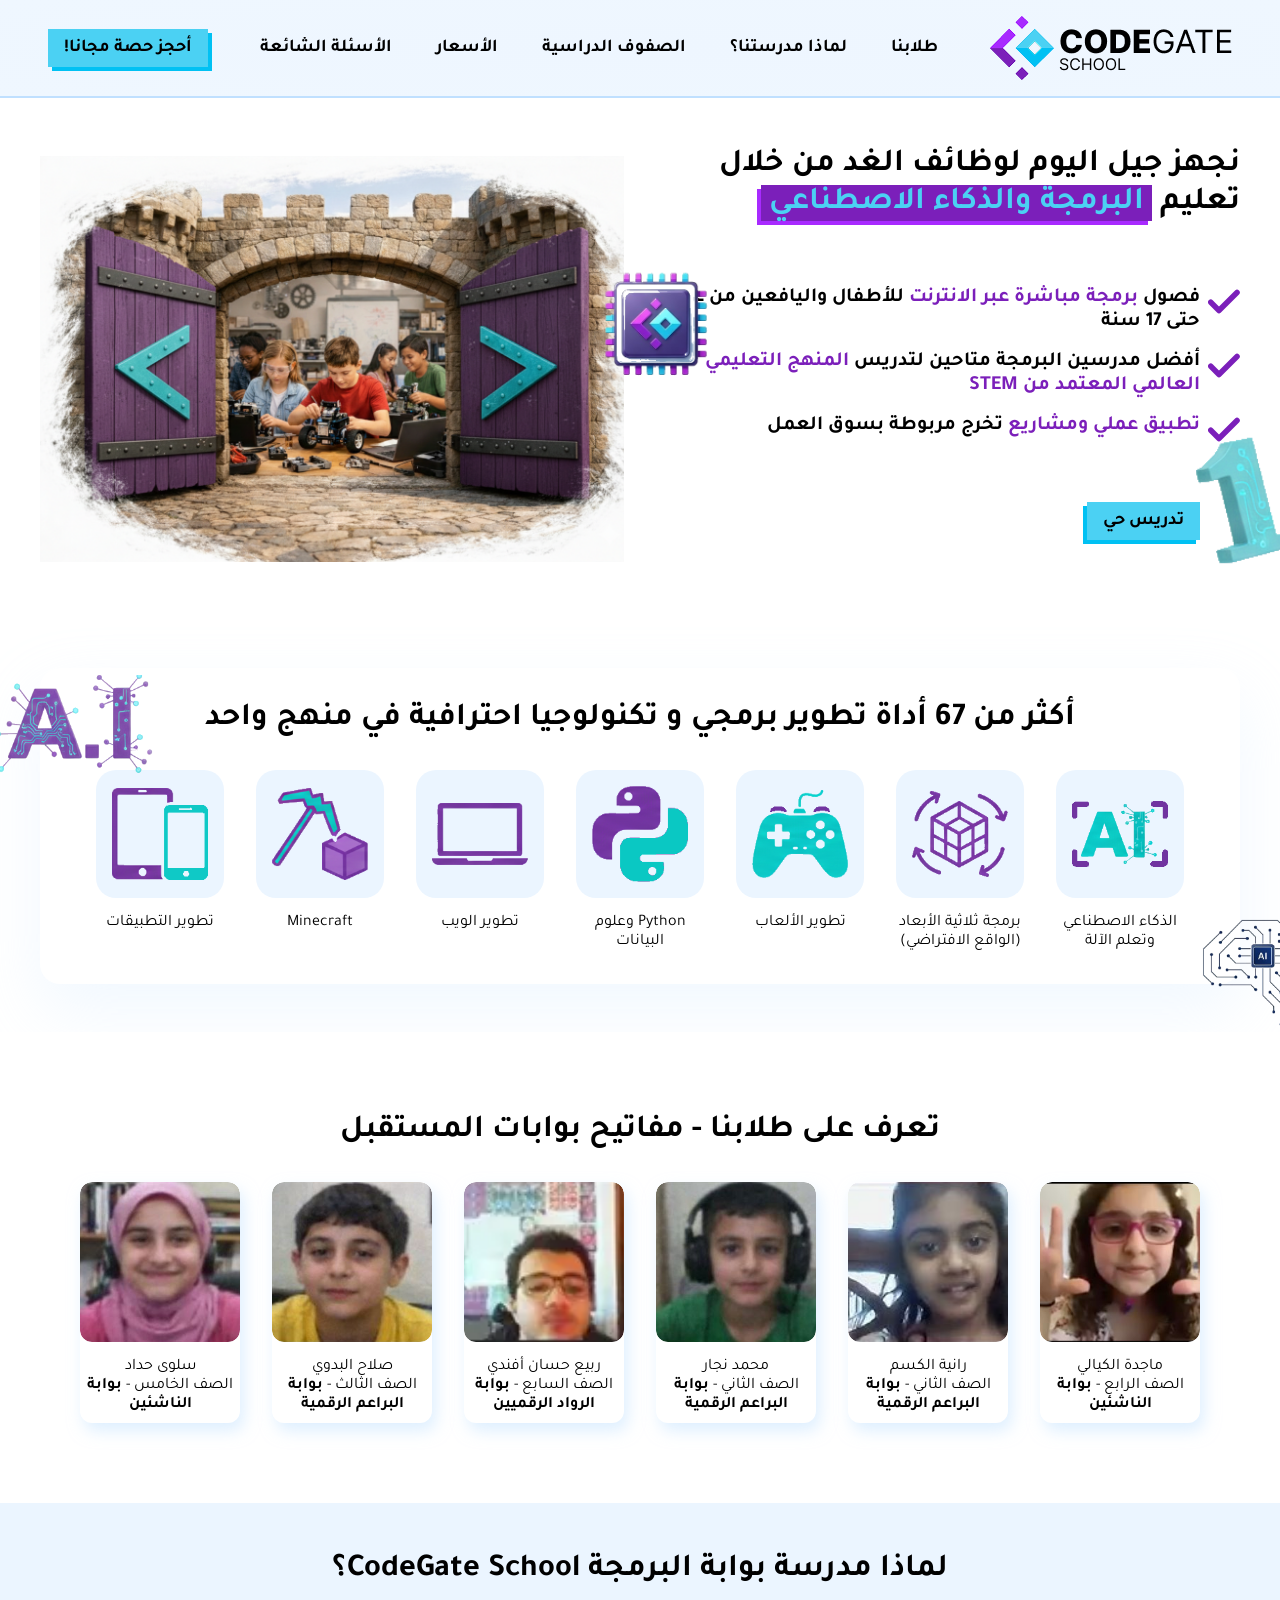
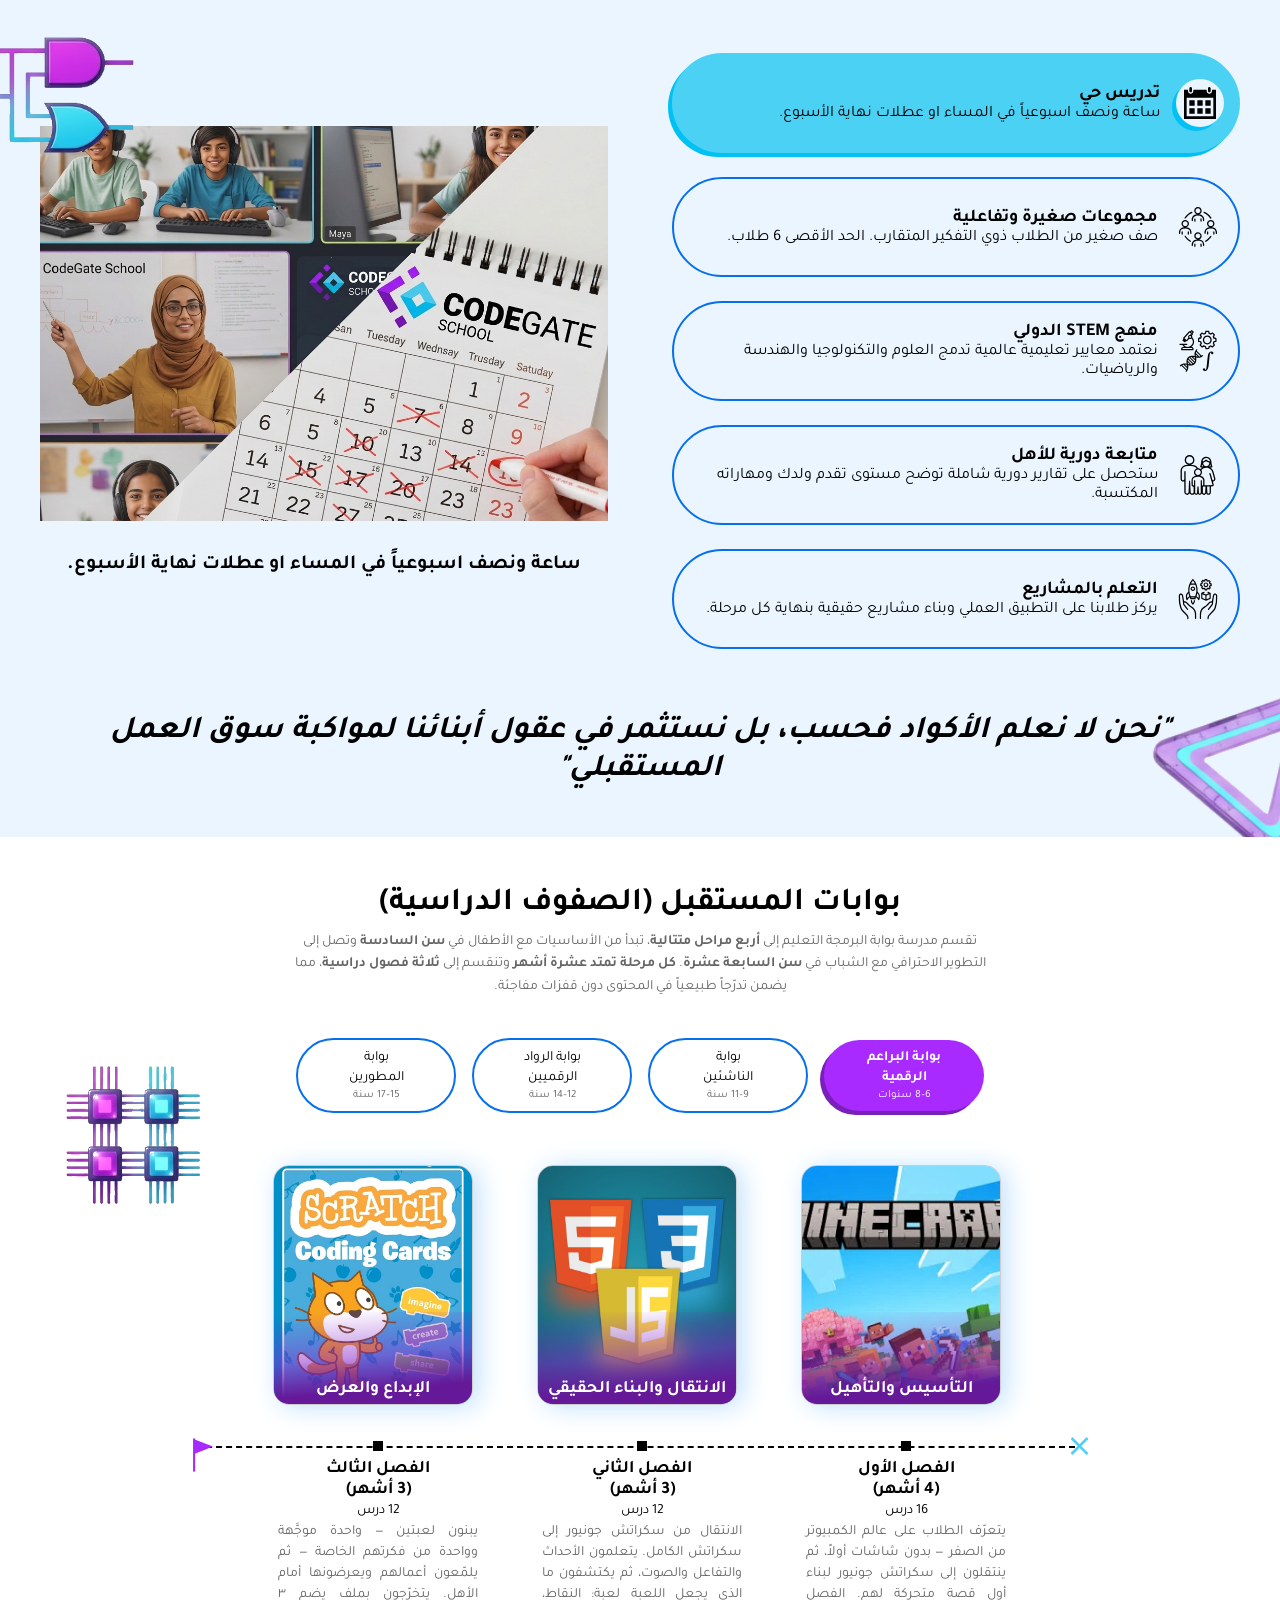
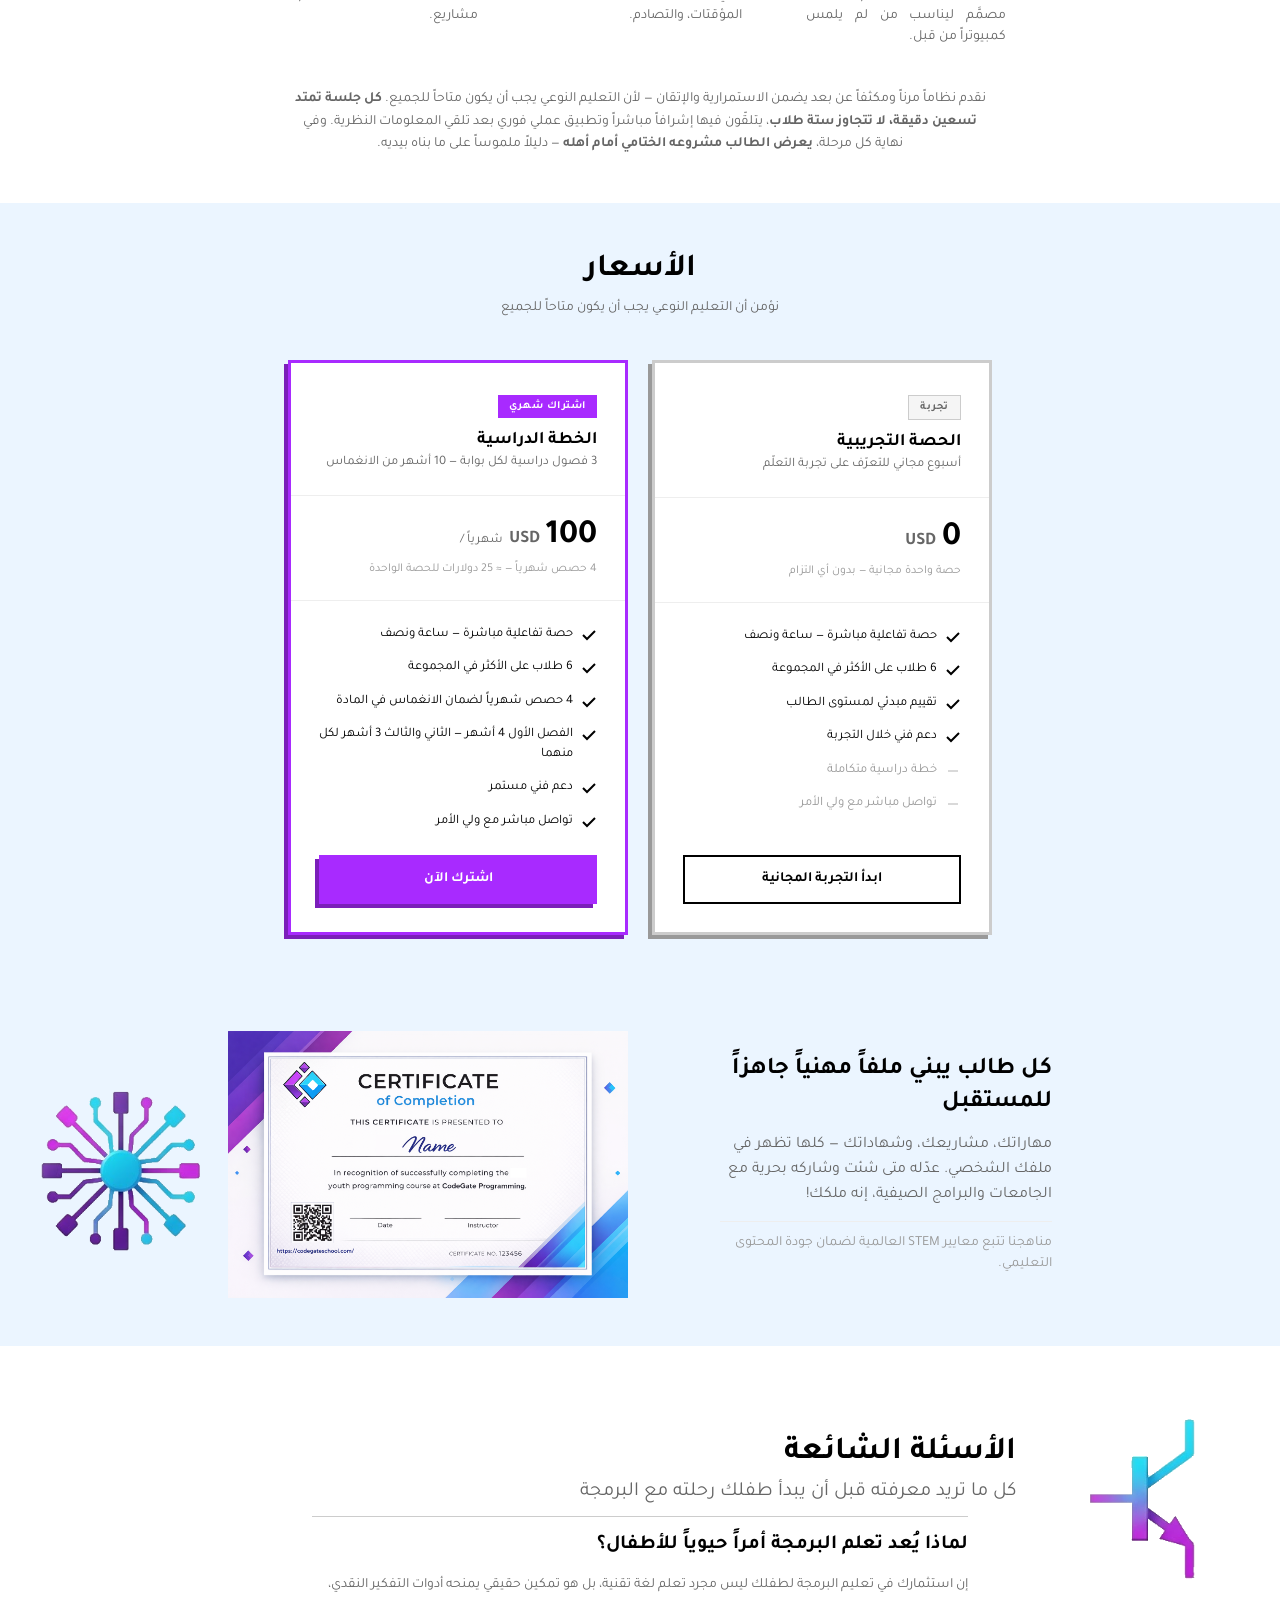
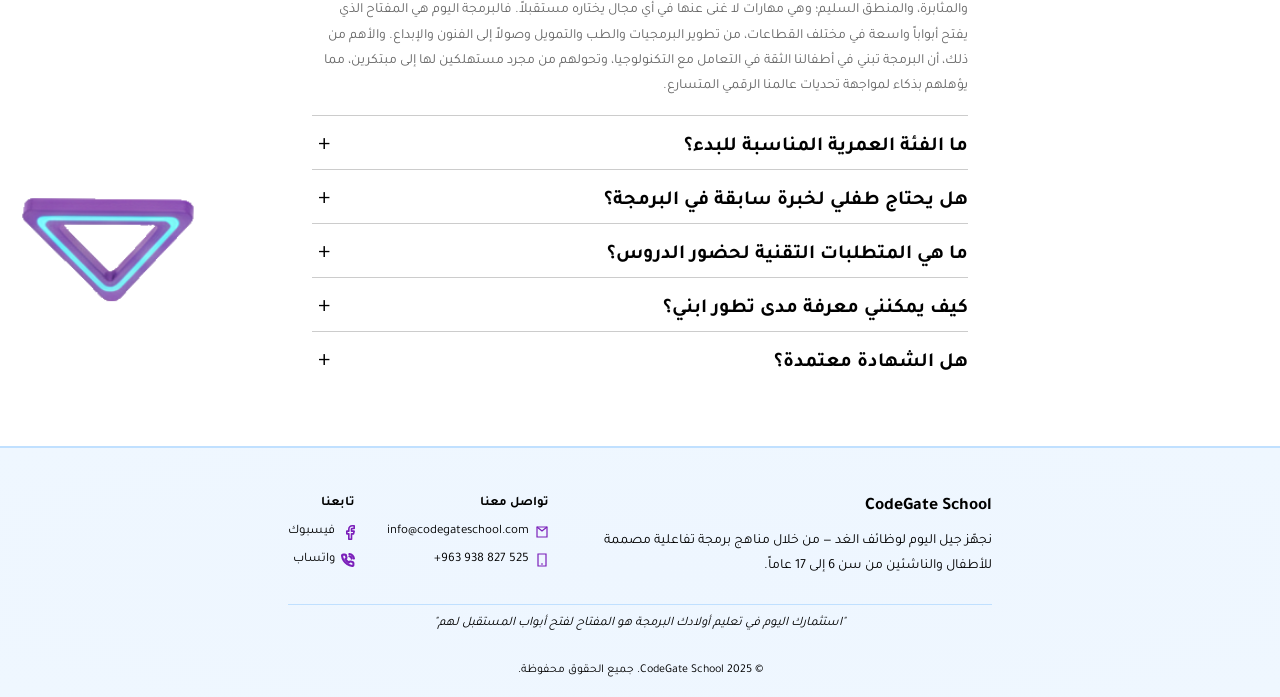
==== commit 16541635: "Fix pricing note: 6 -> 25 dollars per session" ====
--- a/index.html
+++ b/index.html
@@ -849,7 +849,7 @@
             <span class="currency">USD</span>
             <span class="number">100</span>
           </div>
-          <p class="pricing-note">4 حصص شهرياً — ≈ 6 دولارات للحصة الواحدة</p>
+          <p class="pricing-note">4 حصص شهرياً — ≈ 25 دولارات للحصة الواحدة</p>
         </div>
         <div class="pricing-features">
           <div class="pricing-feature">
--- a/style.css
+++ b/style.css
@@ -1784,6 +1784,10 @@
 
 /* ===== MOBILE HEADER RESPONSIVE ===== */
 @media (max-width: 768px) {
+    .decor-img {
+        display: none;
+    }
+
     .header {
         flex-wrap: wrap;
     }
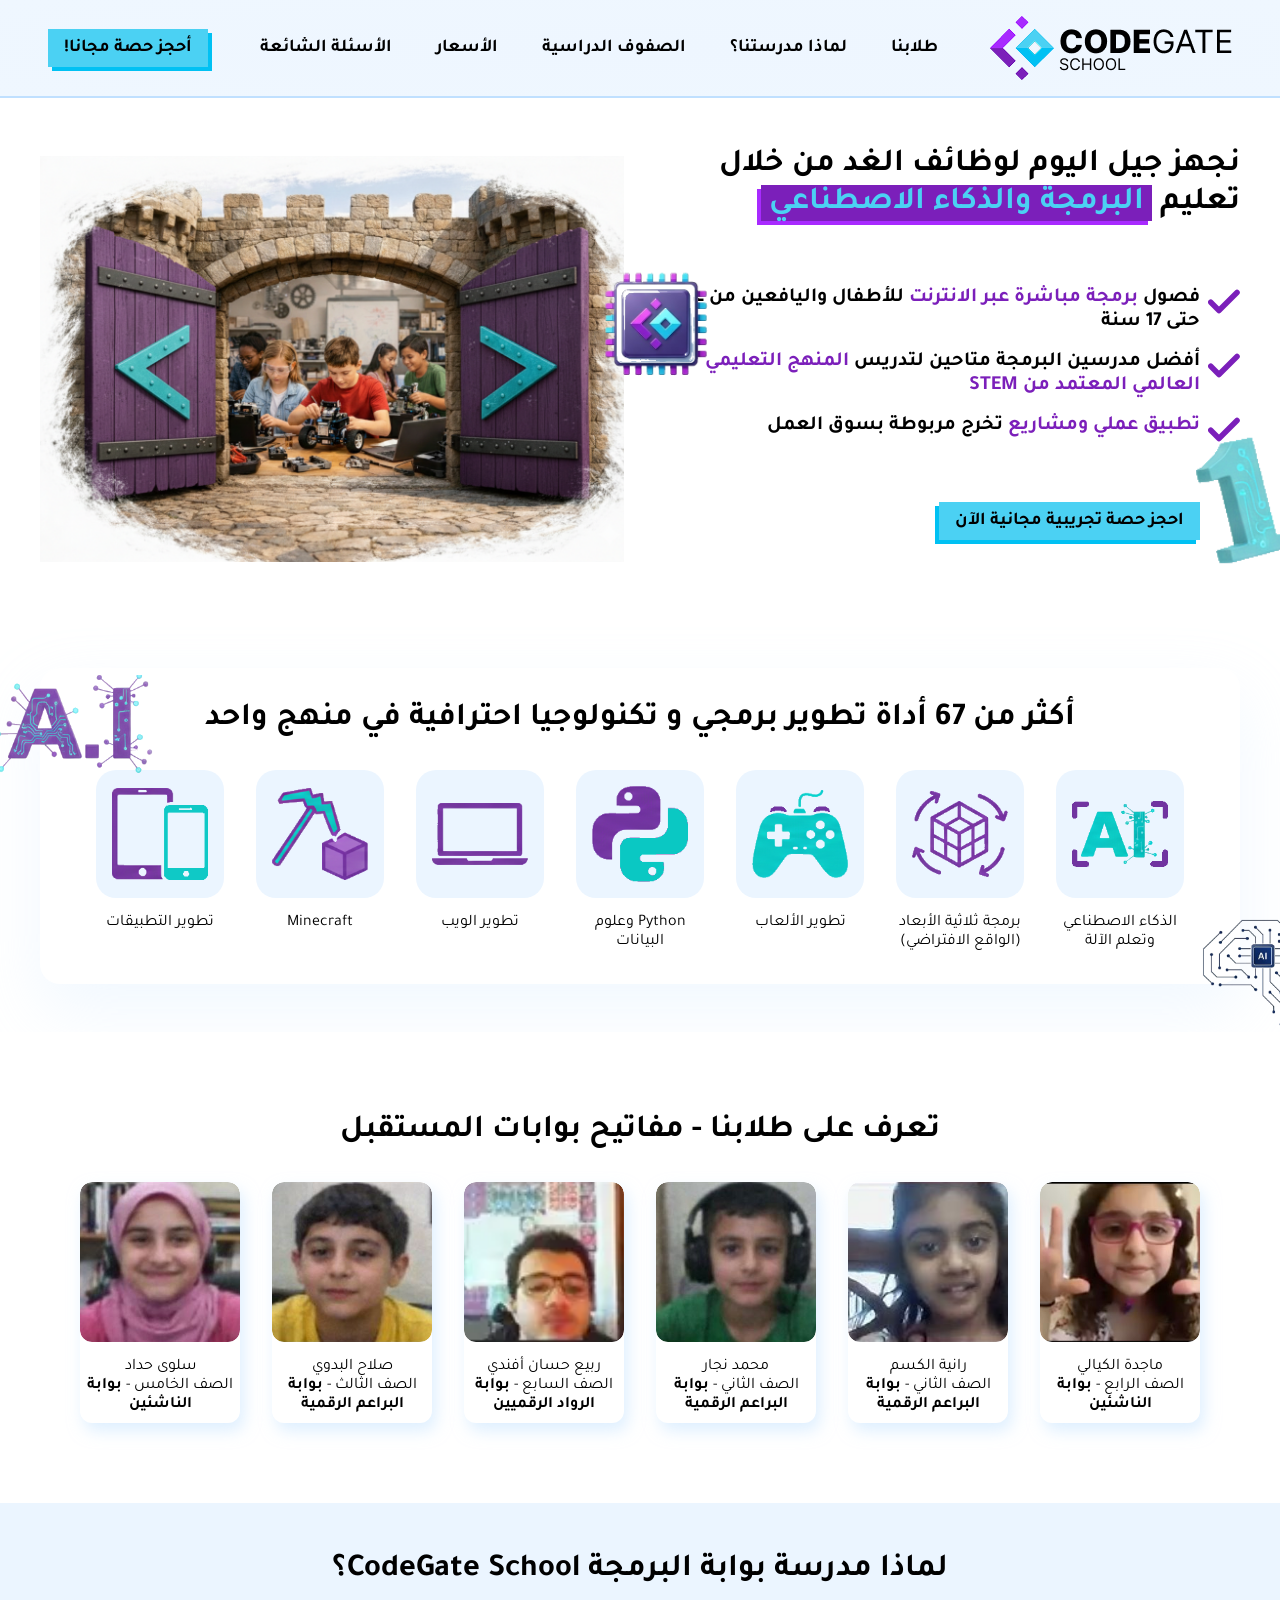
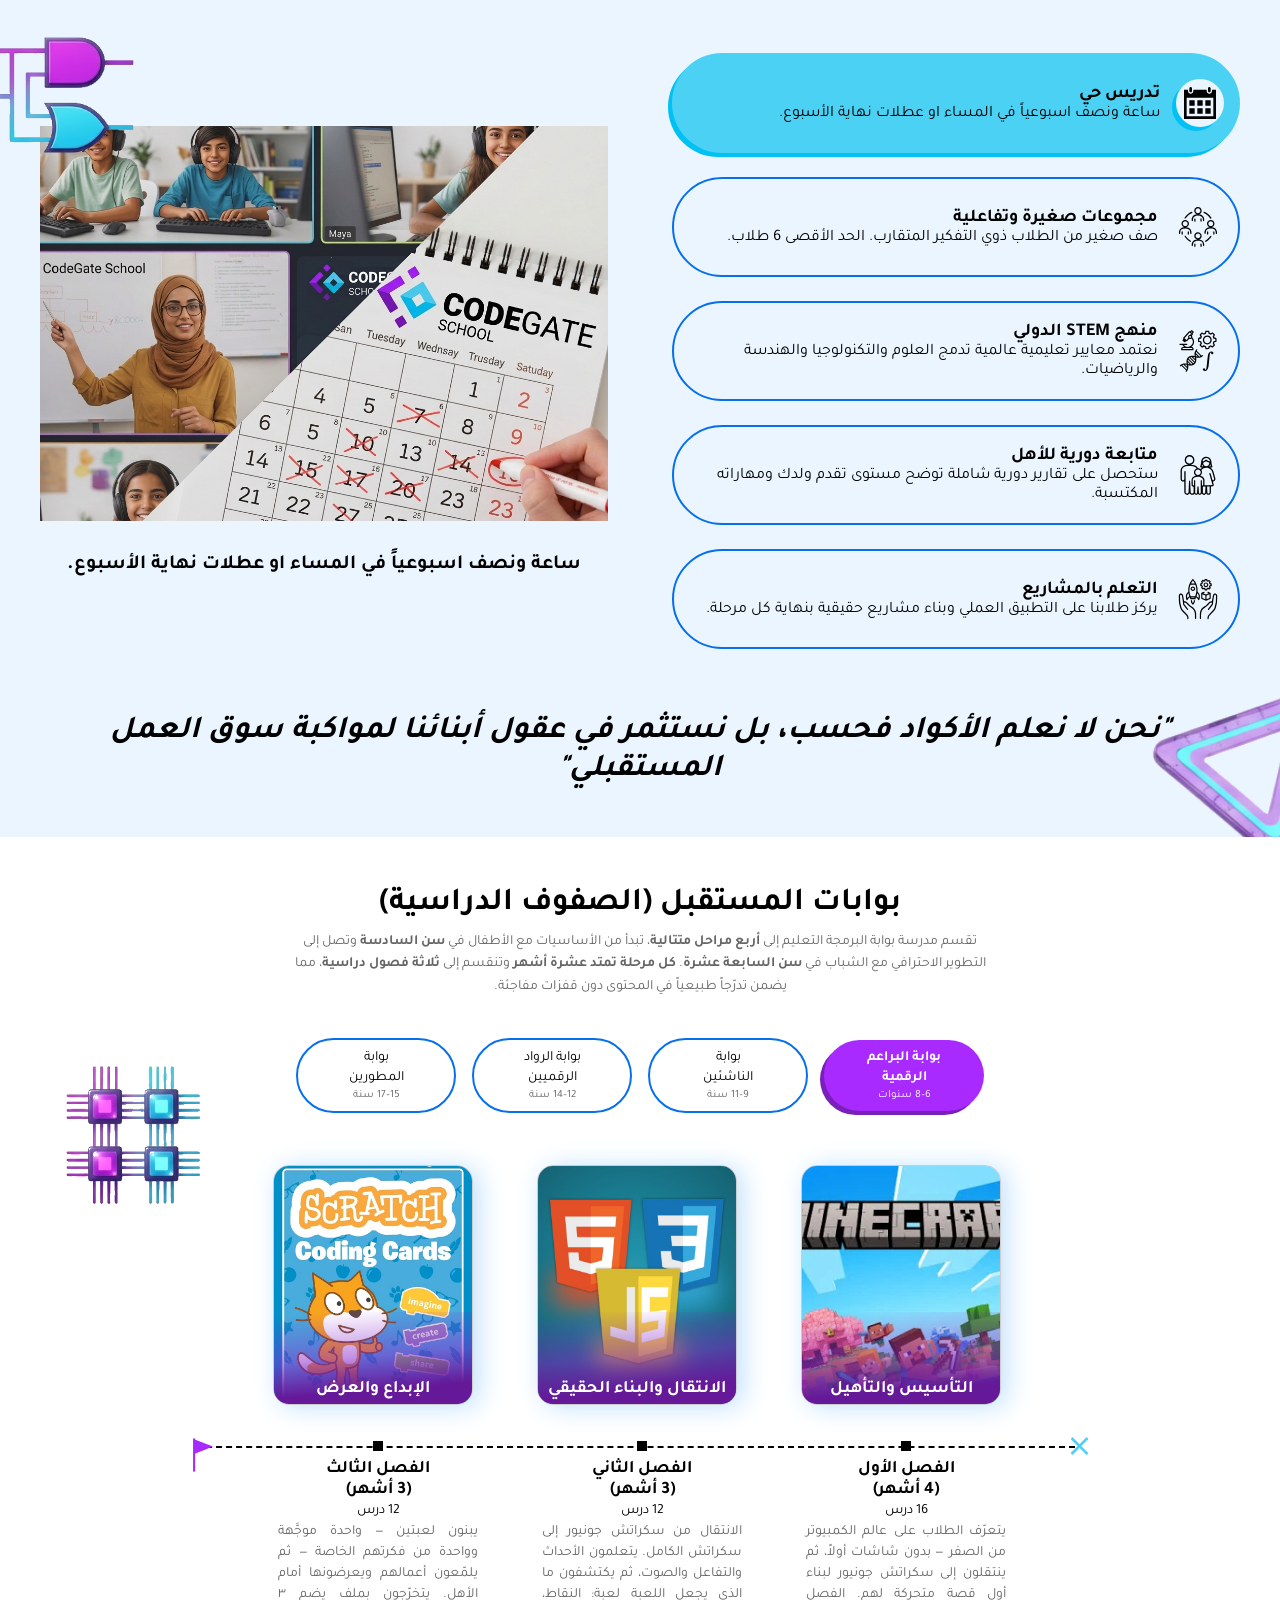
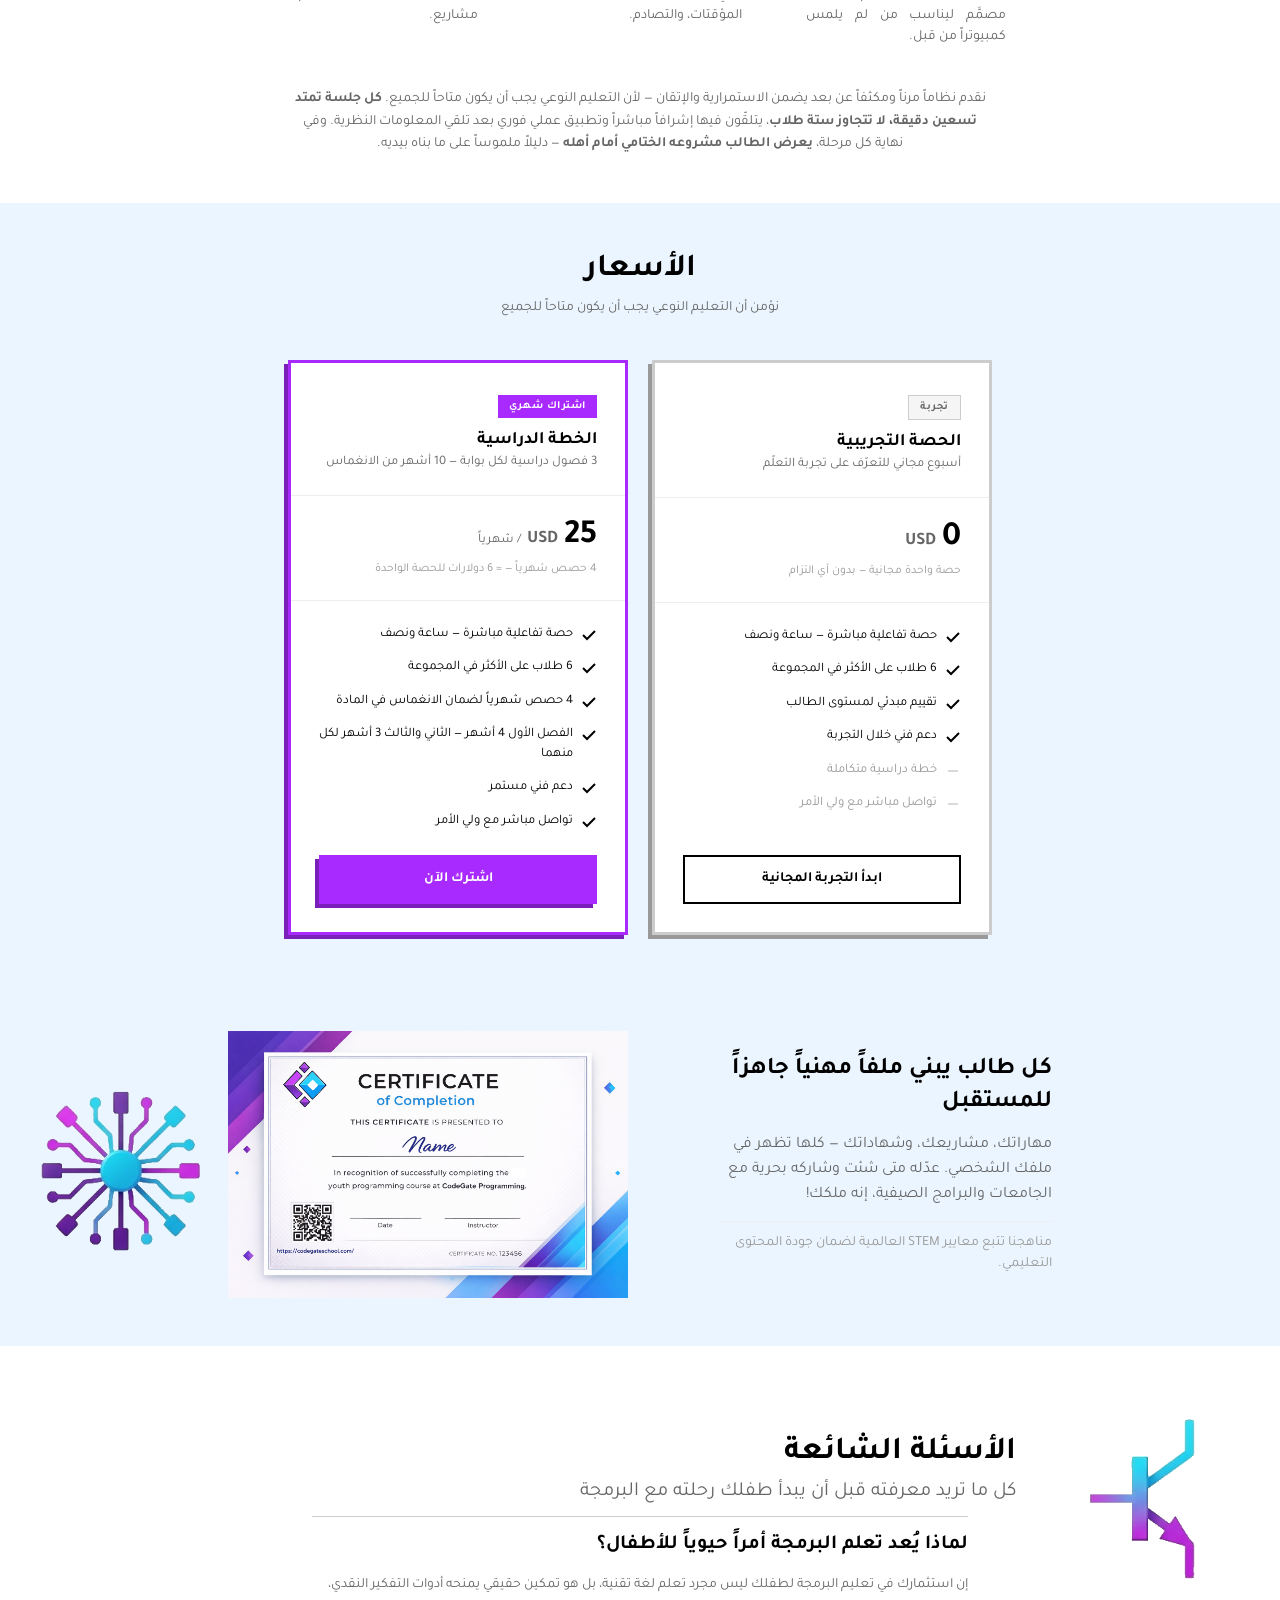
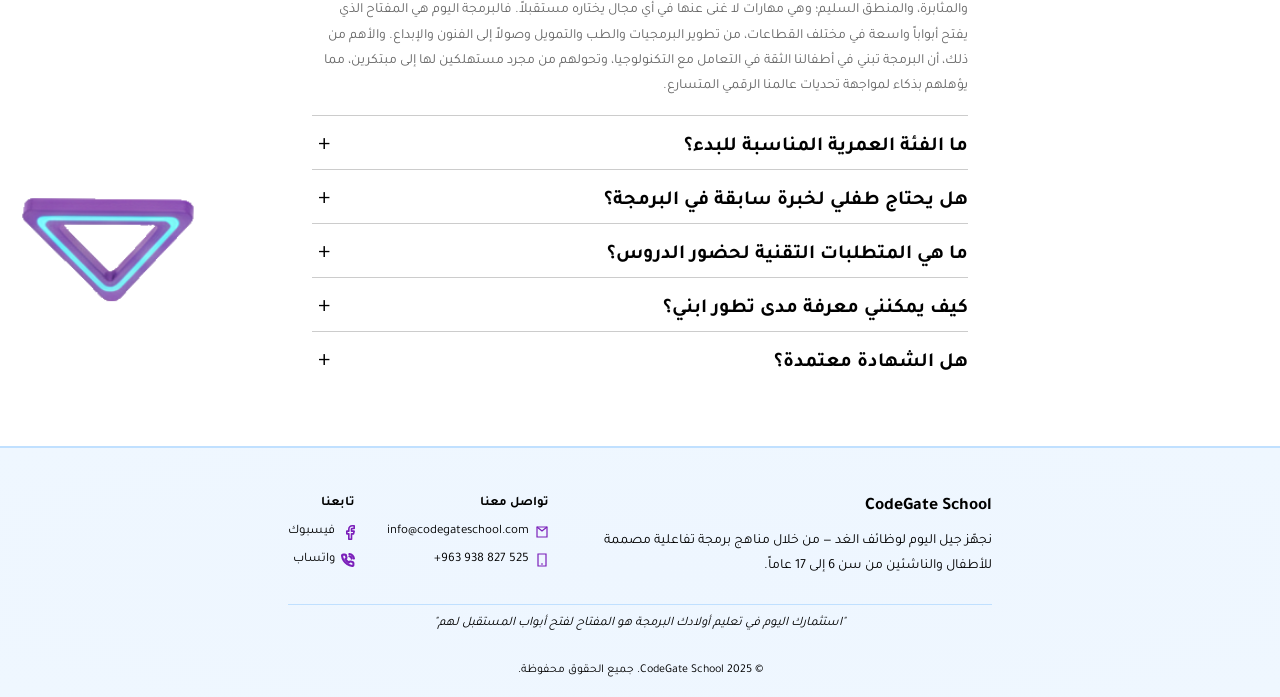
==== commit 047475ff: "pricing back to 25" ====
--- a/index.html
+++ b/index.html
@@ -108,7 +108,7 @@
         </div>
 
         <div class="hero-cta-wrap">
-          <a href="https://wa.me/963938827525" target="_blank" class="hero-cta">تدريس حي</a>
+          <a href="https://wa.me/963938827525" target="_blank" class="hero-cta">احجز حصة تجريبية مجانية الآن</a>
         </div>
       </div>
 
@@ -845,11 +845,11 @@
         </div>
         <div class="pricing-price">
           <div class="pricing-amount">
-            <span class="period">/ شهرياً</span>
+            <span class="period">شهرياً /</span>
             <span class="currency">USD</span>
-            <span class="number">100</span>
-          </div>
-          <p class="pricing-note">4 حصص شهرياً — ≈ 25 دولارات للحصة الواحدة</p>
+            <span class="number">25</span>
+          </div>
+          <p class="pricing-note">4 حصص شهرياً — ≈ 6 دولارات للحصة الواحدة</p>
         </div>
         <div class="pricing-features">
           <div class="pricing-feature">
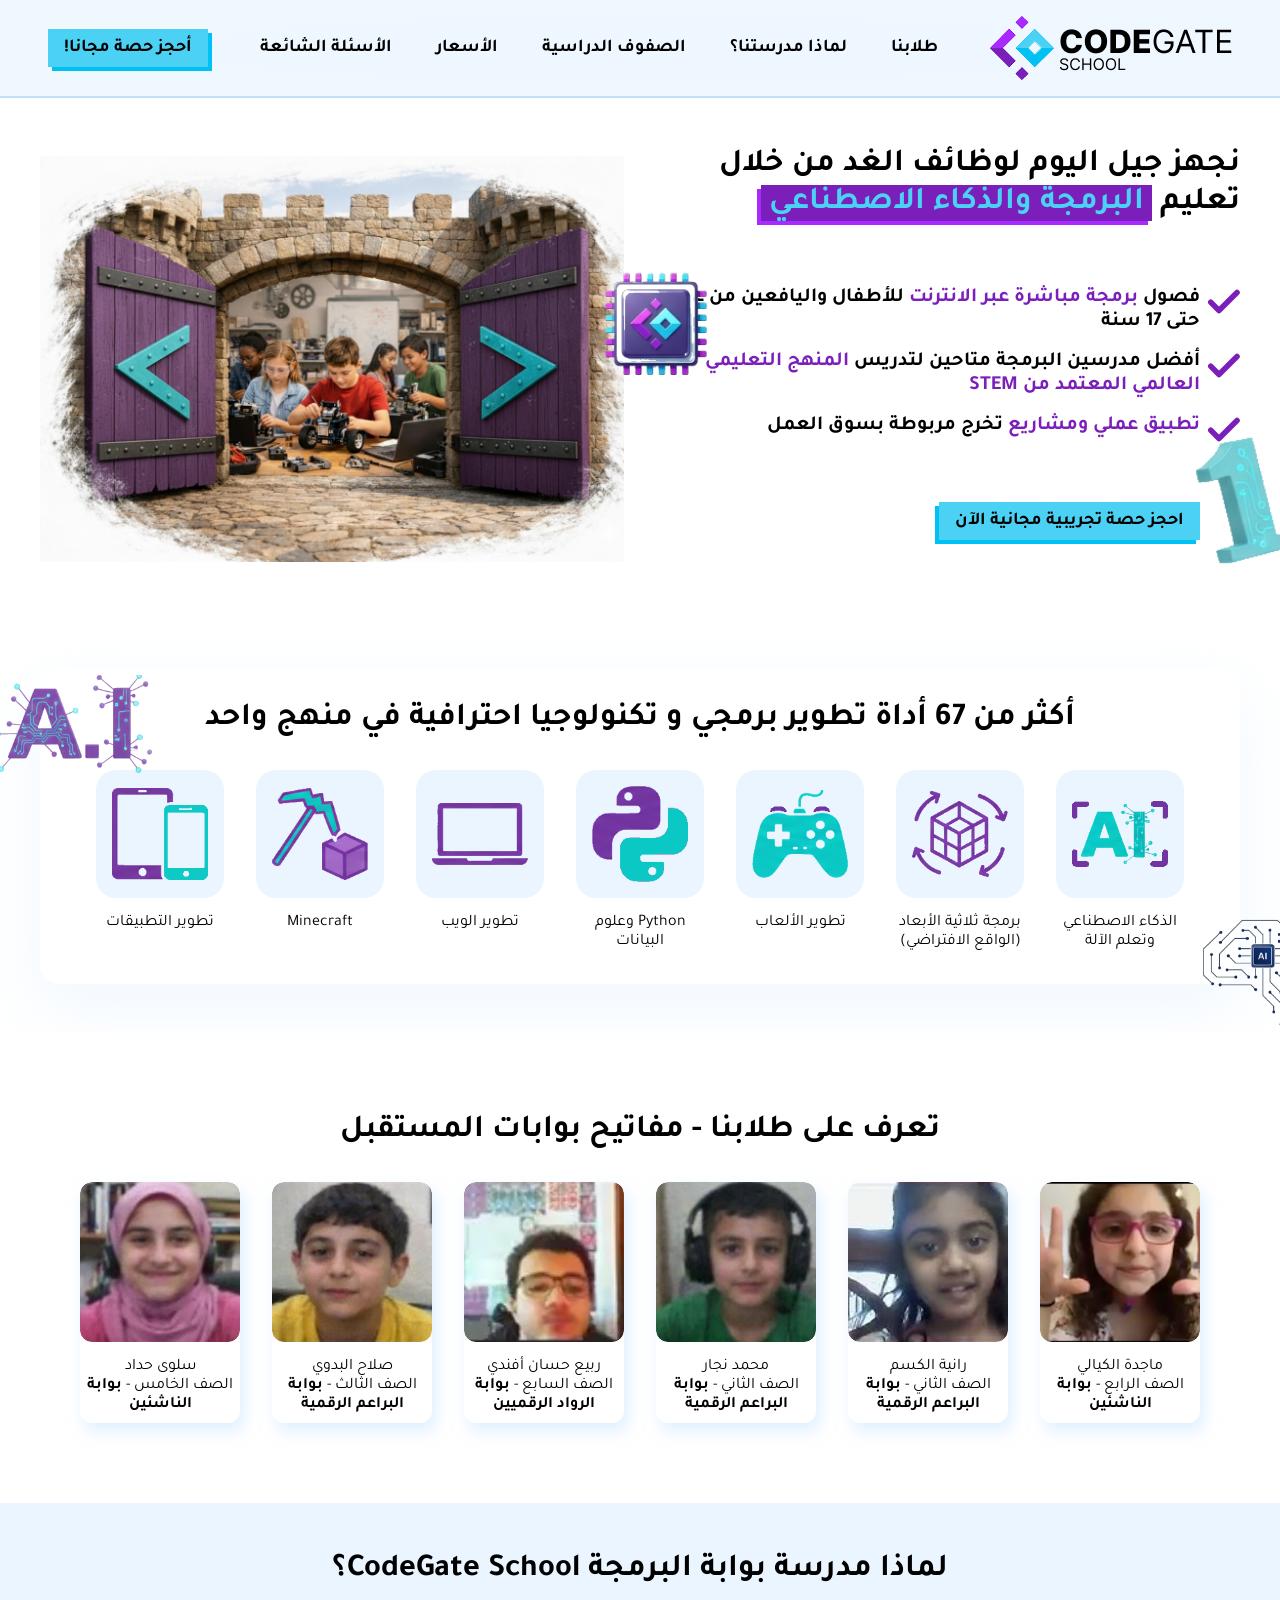
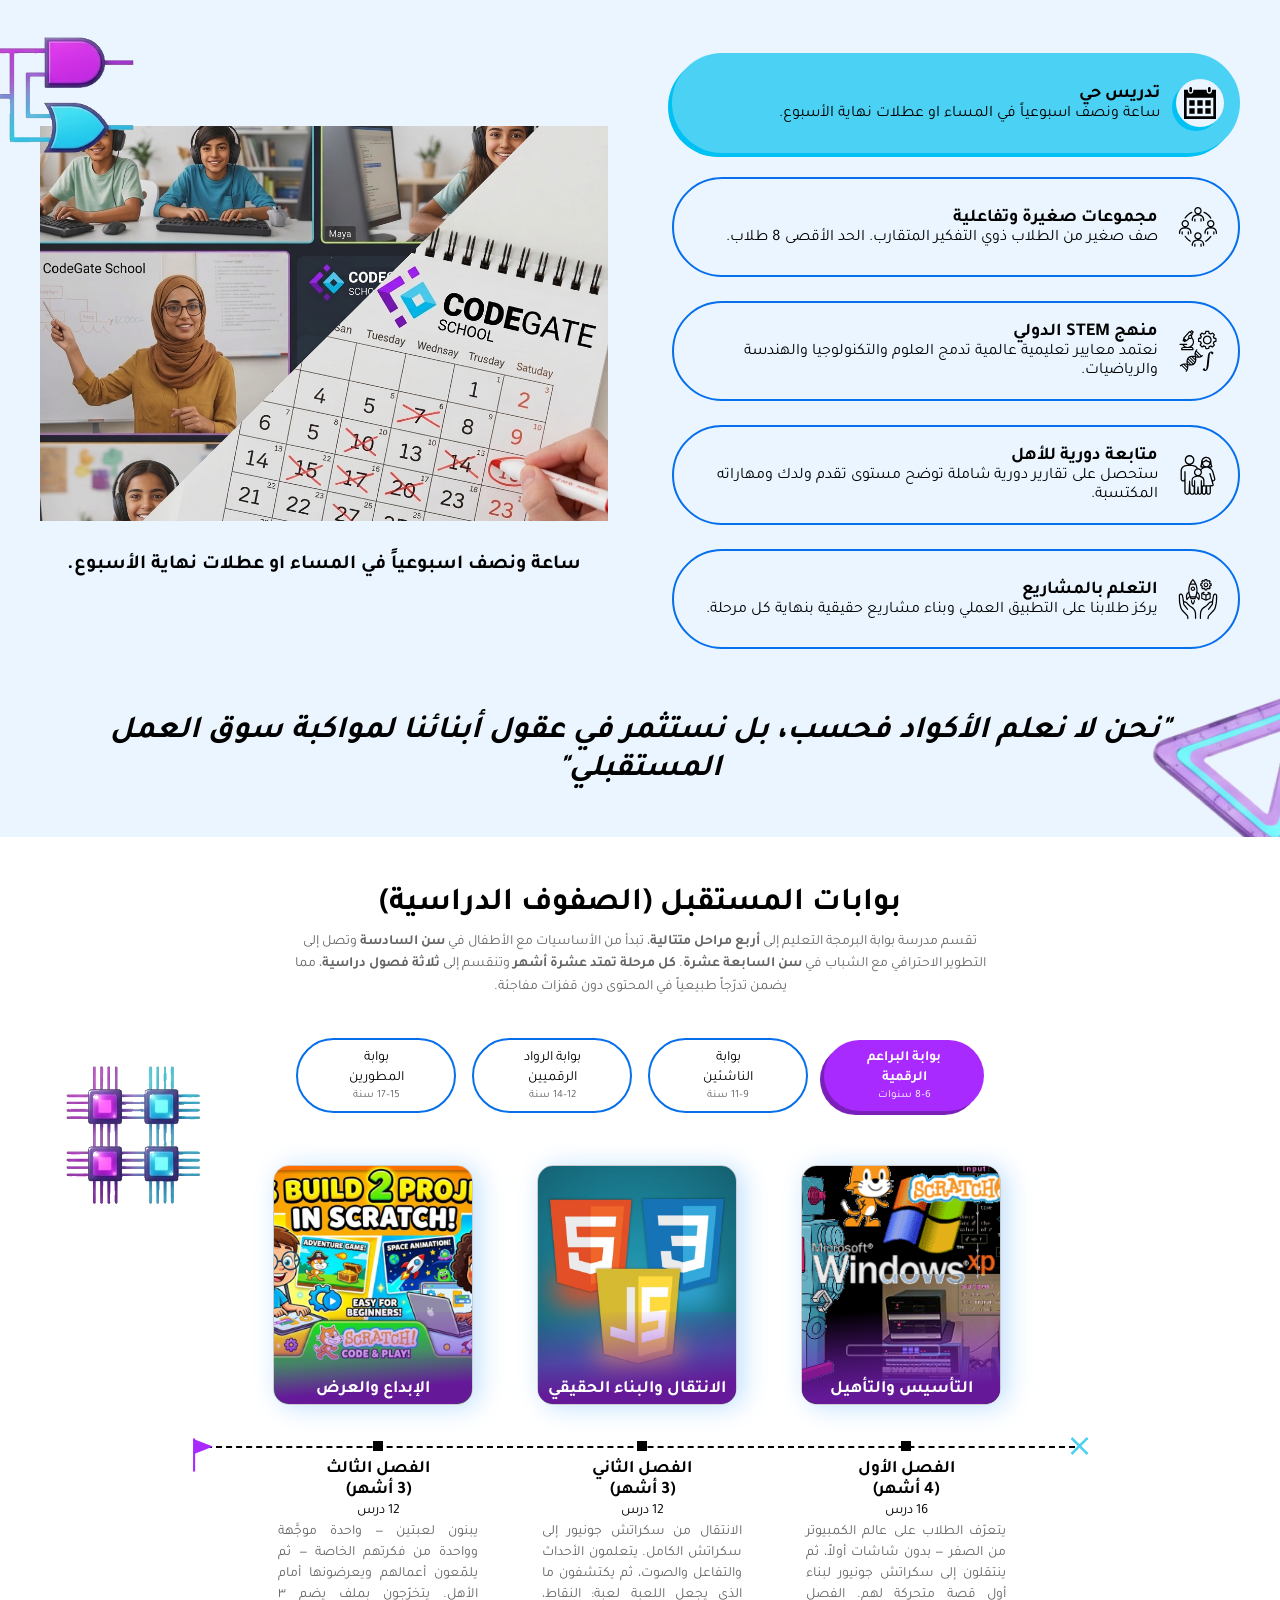
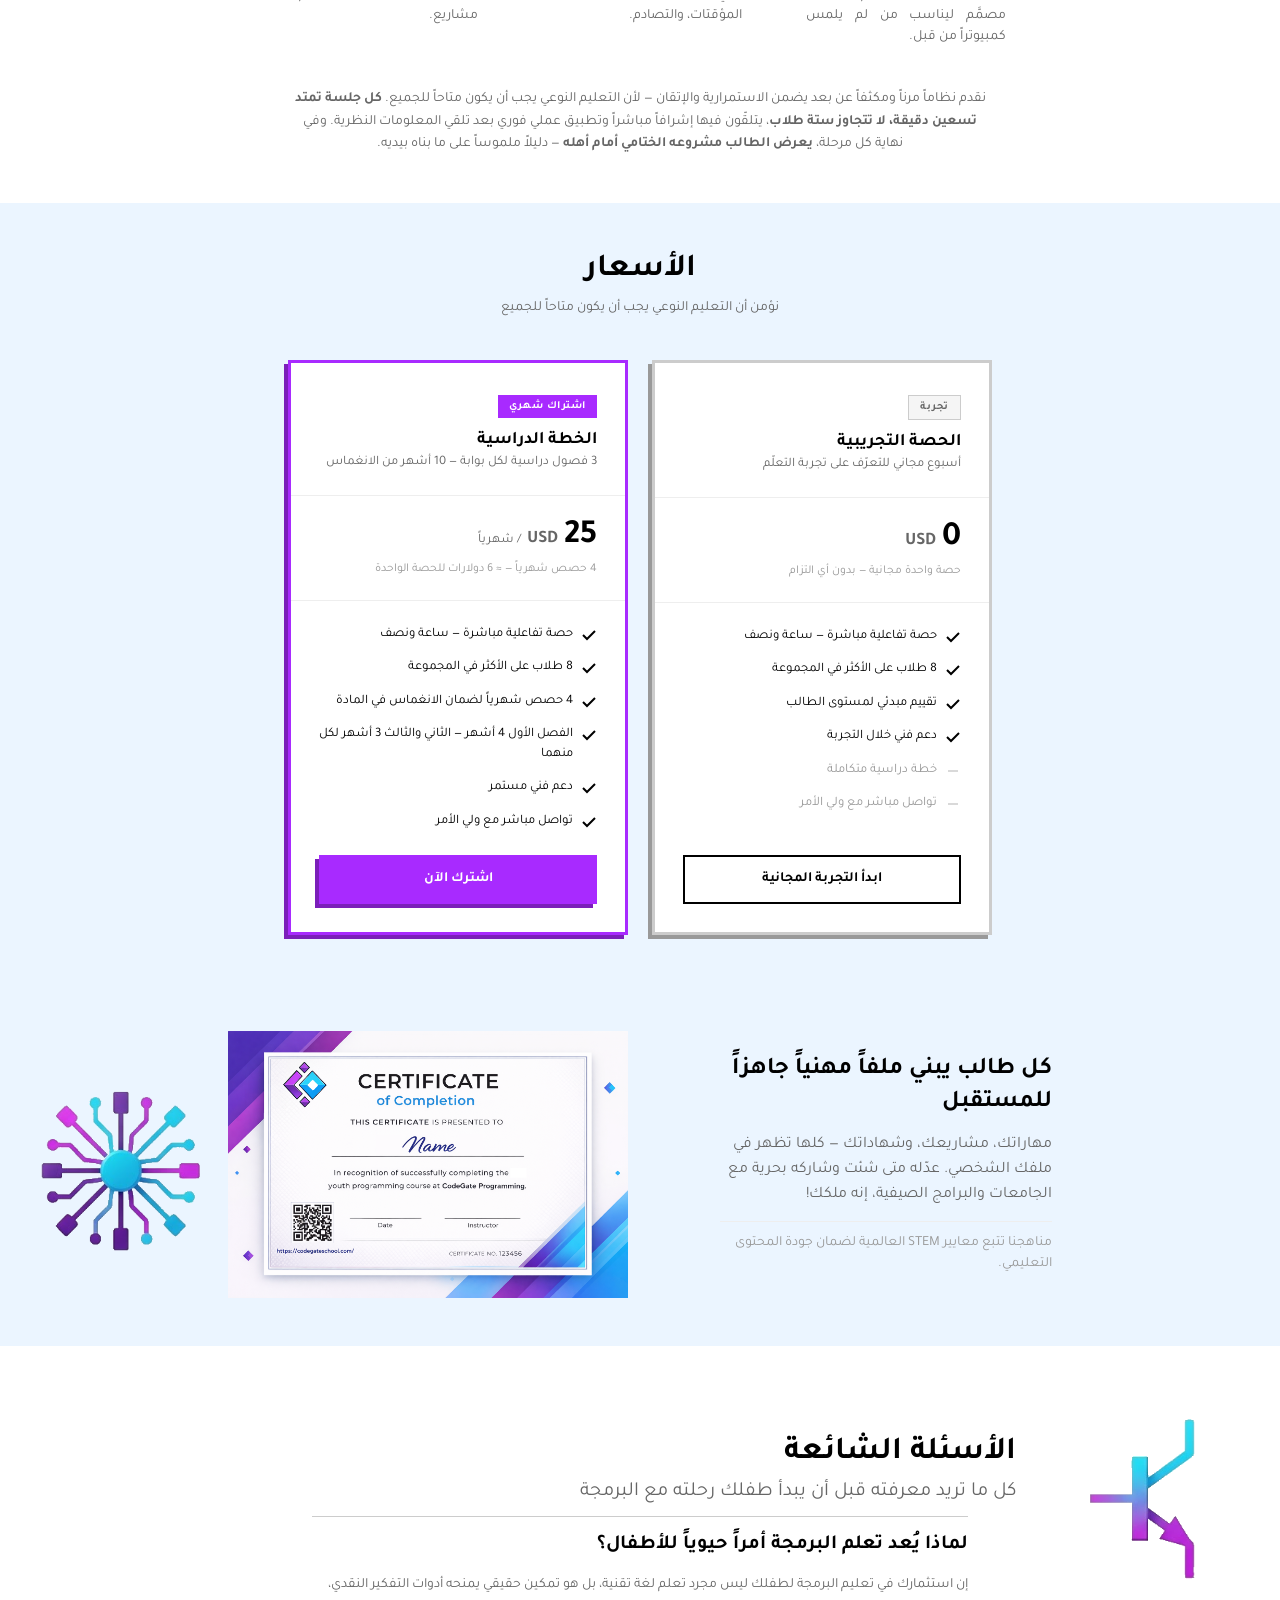
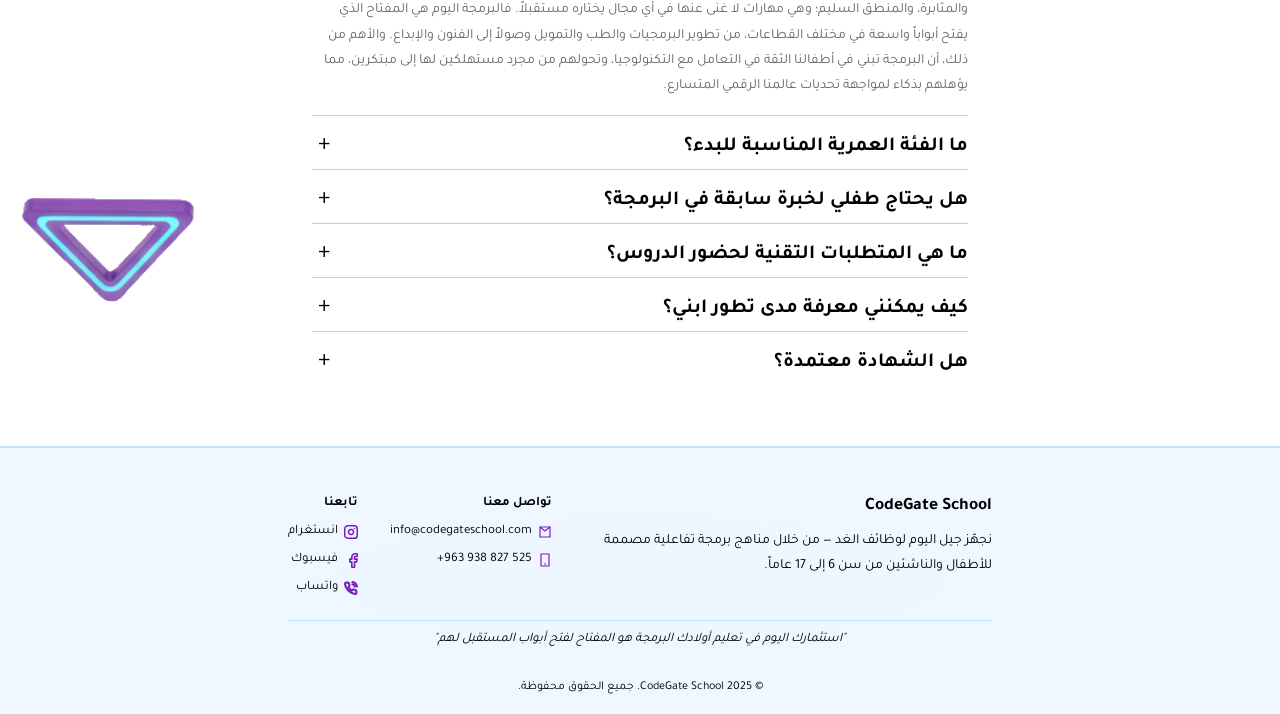
==== commit 50a7556f: "update images and index data" ====
--- a/index.html
+++ b/index.html
@@ -321,7 +321,7 @@
           </div>
           <div class="why-feature-text">
             <span class="title">مجموعات صغيرة وتفاعلية</span>
-            <span class="desc">صف صغير من الطلاب ذوي التفكير المتقارب. الحد الأقصى 6 طلاب.</span>
+            <span class="desc">صف صغير من الطلاب ذوي التفكير المتقارب. الحد الأقصى 8 طلاب.</span>
           </div>
         </div>
         <div class="why-mobile-img"><img src="assets/why2.png" alt=""></div>
@@ -615,7 +615,7 @@
       {
         semesters: [
           {
-            img: 'assets/semesters/semester-4.jpg',
+            img: 'assets/semesters/semester-4.png',
             label: 'التأسيس والتأهيل',
             title: 'الفصل الأول<br>(4 أشهر)',
             classes: '16 درس',
@@ -679,7 +679,7 @@
             desc: 'يبنون تطبيقات حقيقية مع كلود كشريك تطوير يومي — لتوليد المكوّنات، إصلاح الأخطاء، مراجعة الكود. ينتهون بتطبيقين ويب منشورين.'
           },
           {
-            img: 'assets/semesters/semester-12.webp',
+            img: 'assets/semesters/semester-12.png',
             label: 'تذوّق أندرويد والمشروع الختامي',
             title: 'الفصل الثالث<br>(3 أشهر)',
             classes: '12 درس',
@@ -814,7 +814,7 @@
             <img class="feature-icon" src="assets/icon-check.svg" alt="✓">
           </div>
           <div class="pricing-feature">
-            <span>6 طلاب على الأكثر في المجموعة</span>
+            <span>8 طلاب على الأكثر في المجموعة</span>
             <img class="feature-icon" src="assets/icon-check.svg" alt="✓">
           </div>
           <div class="pricing-feature">
@@ -857,7 +857,7 @@
             <img class="feature-icon" src="assets/icon-check.svg" alt="✓">
           </div>
           <div class="pricing-feature">
-            <span>6 طلاب على الأكثر في المجموعة</span>
+            <span>8 طلاب على الأكثر في المجموعة</span>
             <img class="feature-icon" src="assets/icon-check.svg" alt="✓">
           </div>
           <div class="pricing-feature">
@@ -994,10 +994,10 @@
       <div class="footer-col">
         <h4>تابعنا</h4>
         <div class="footer-links">
-          <!-- <a href="#" class="footer-link">
+          <a href="https://www.instagram.com/codegateschool" target="_blank" class="footer-link">
             <img src="assets/faq-decor-3.svg" alt="" style="width: 14px; height: 14px;">
             انستغرام
-          </a> -->
+          </a>
           <a href="https://www.facebook.com/profile.php?id=61576527012411" class="footer-link">
             <img src="assets/faq-decor-4.svg" alt="" style="width: 9px; height: 15px;margin-left:5px;">
             فيسبوك
--- a/style.css
+++ b/style.css
@@ -1,5 +1,7 @@
 html {
     scroll-behavior: smooth;
+    width: 100vw;
+    overflow-x: hidden;
 }
 
 * {
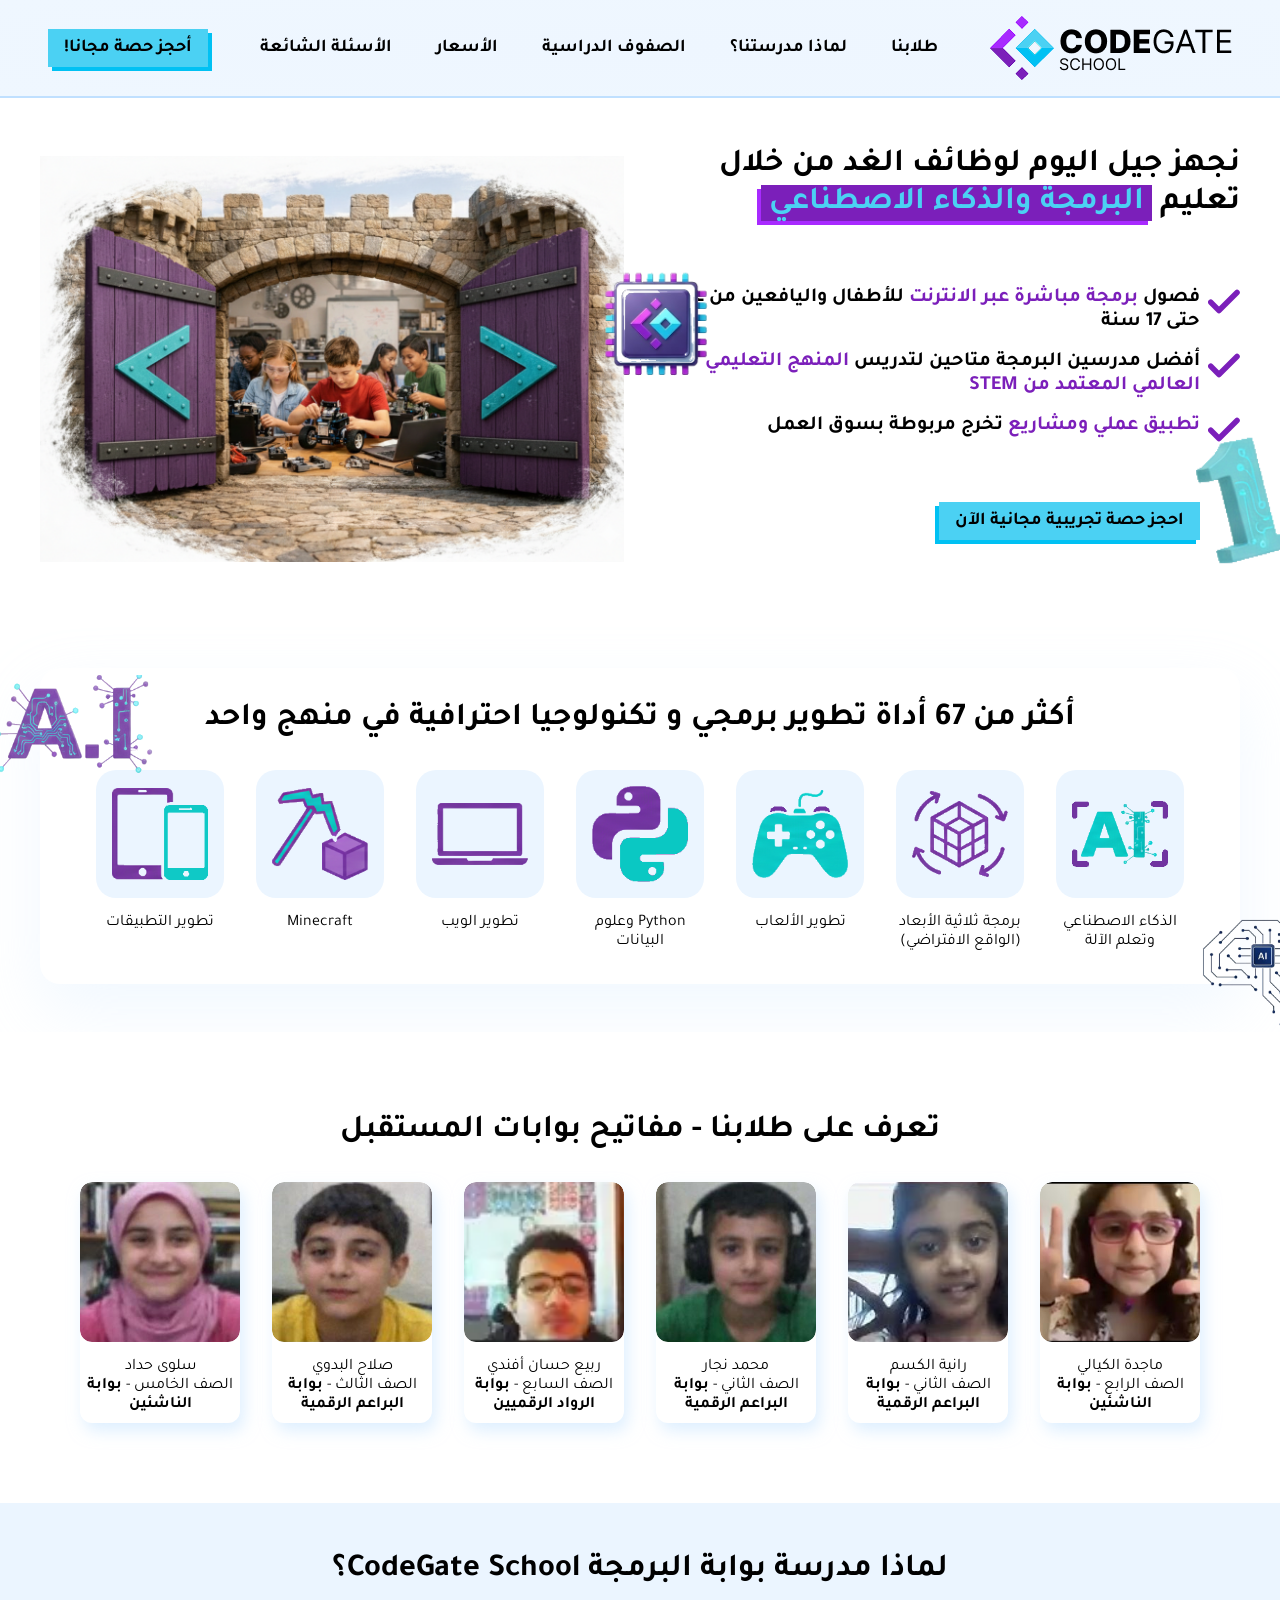
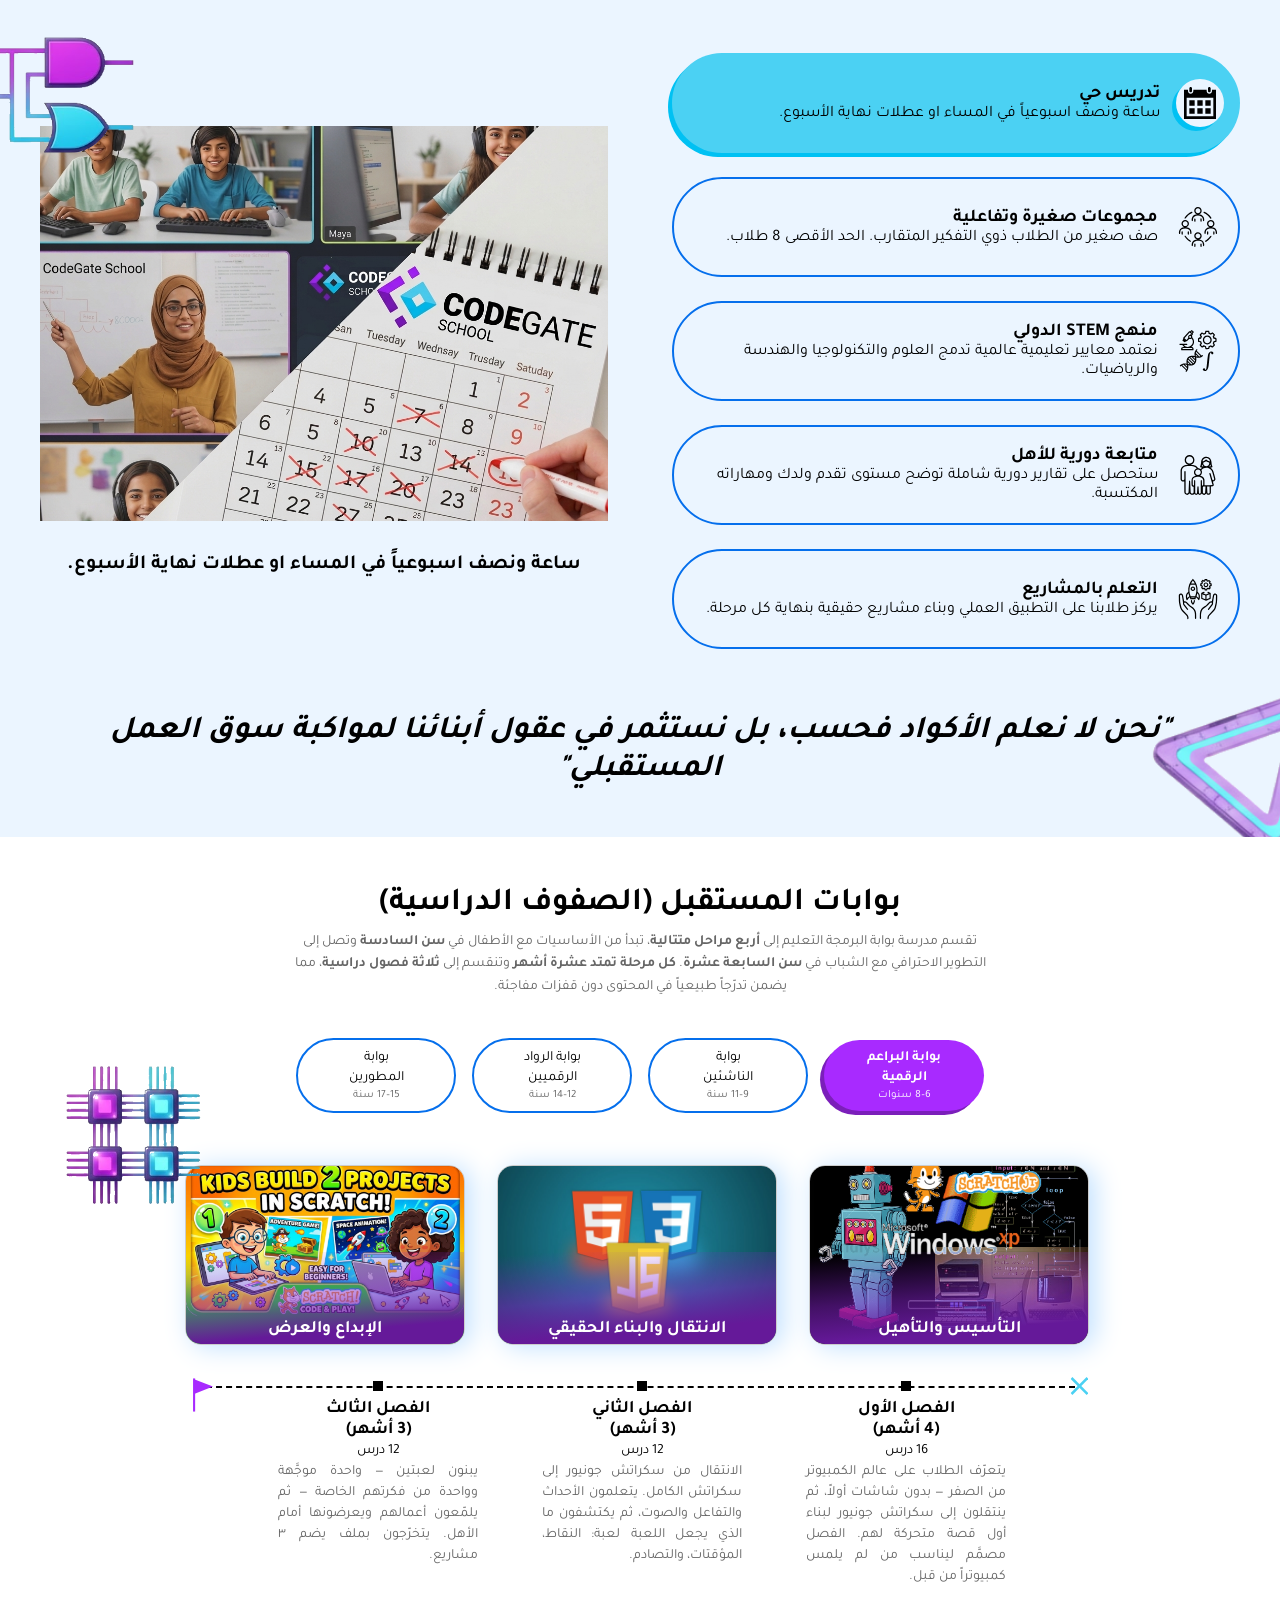
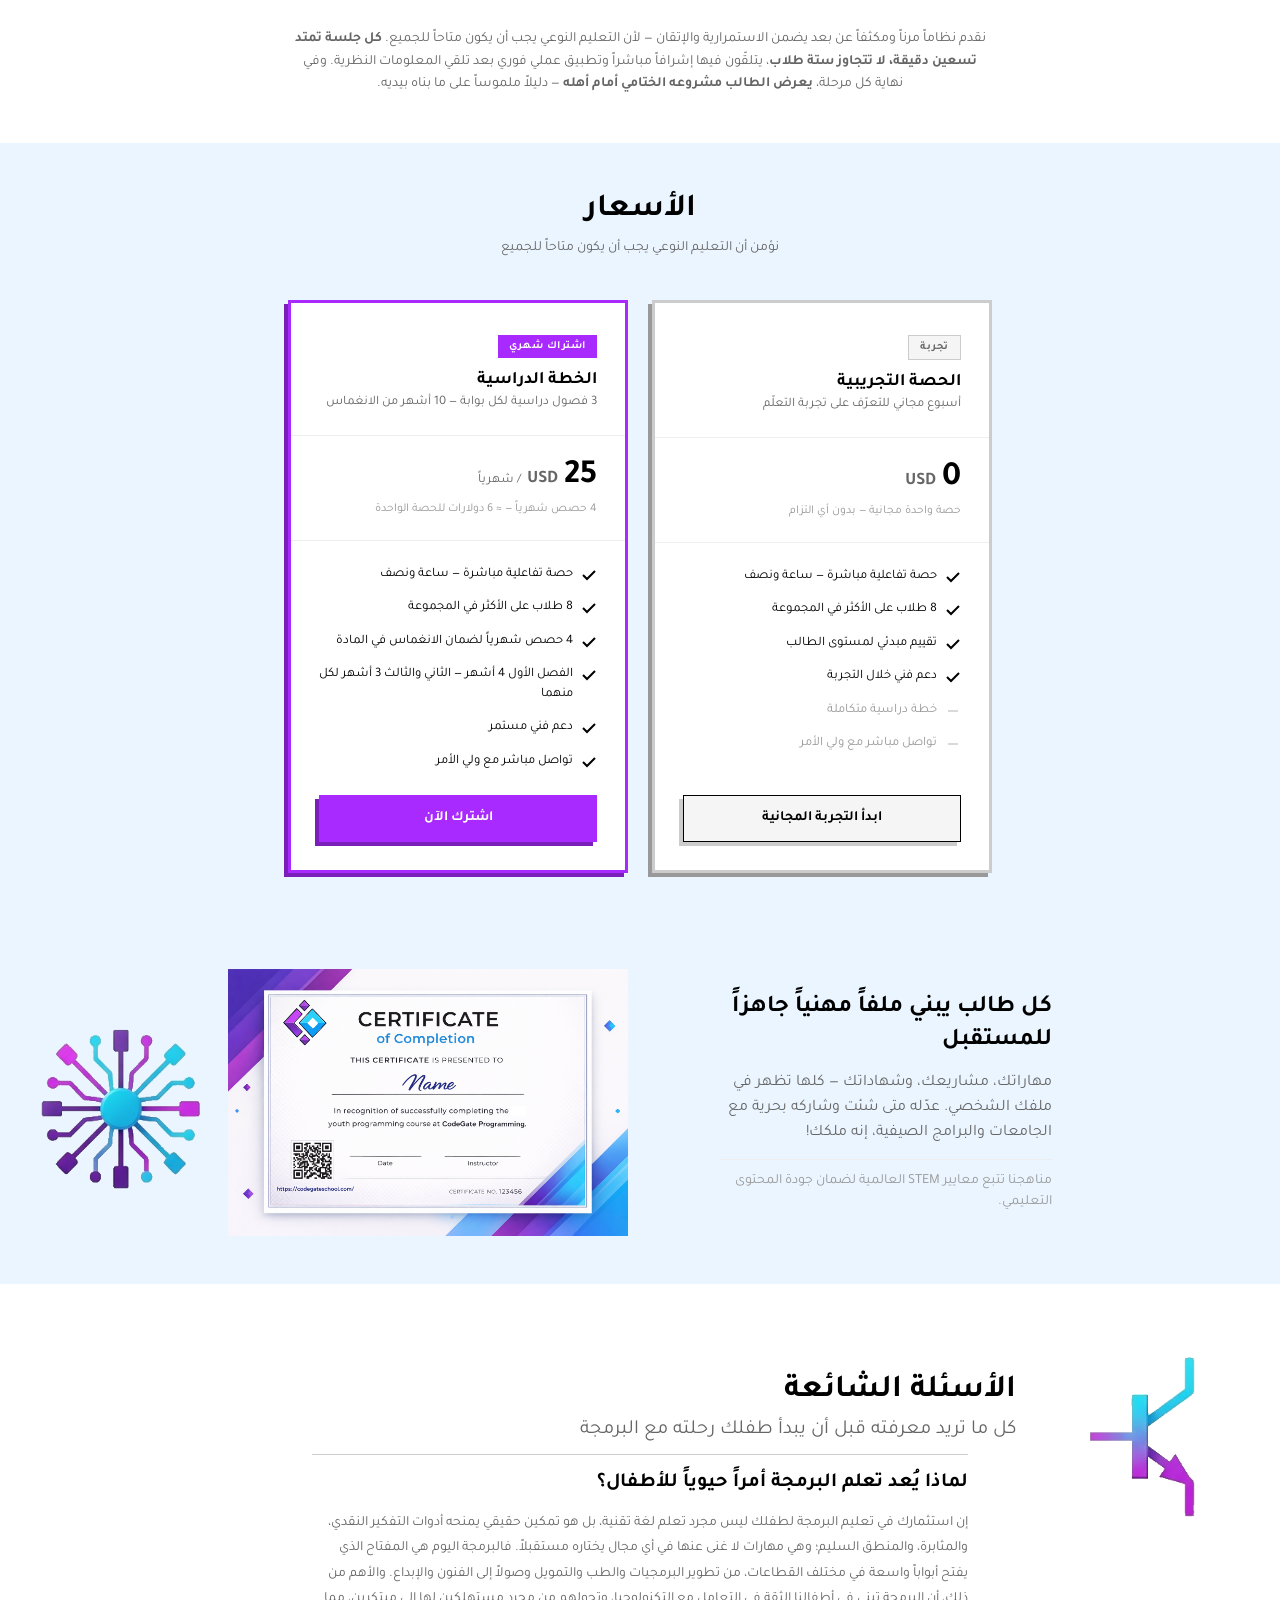
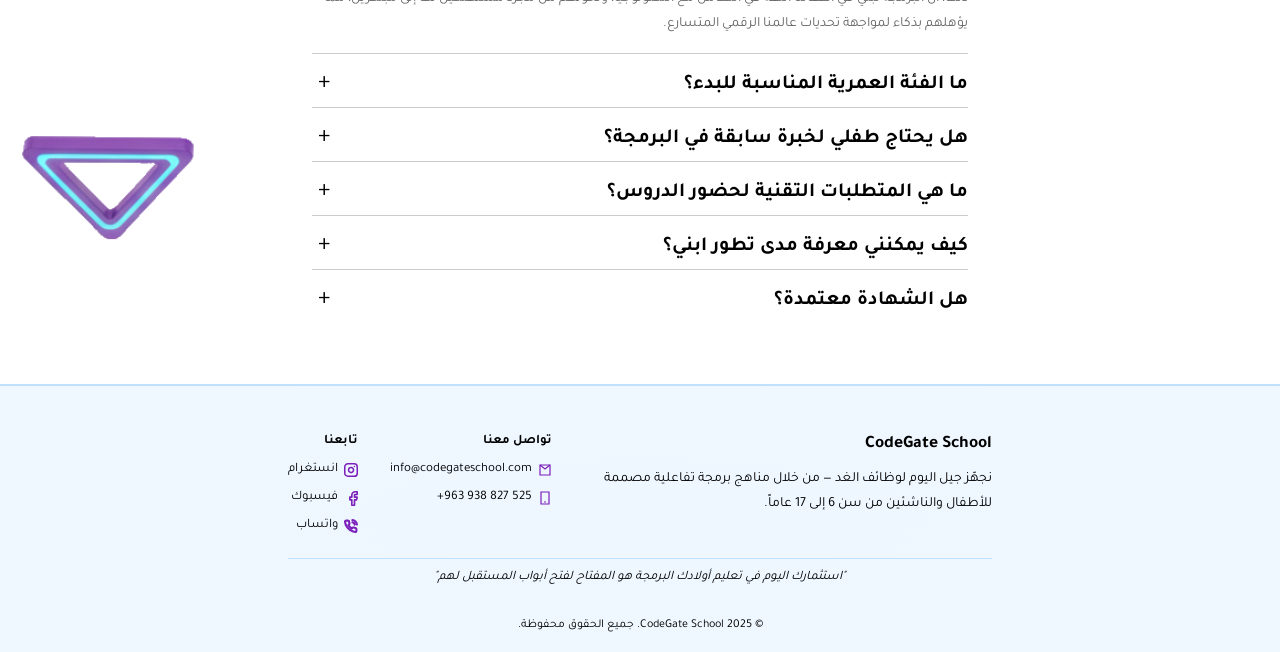
==== commit 795d462f: "autoscroll" ====
--- a/index.html
+++ b/index.html
@@ -255,7 +255,6 @@
       function setupInfiniteScroll(container) {
         if (!container) return;
         var items = Array.from(container.children);
-        // Clone items 2x for seamless looping
         for (var c = 0; c < 2; c++) {
           items.forEach(function (item) {
             container.appendChild(item.cloneNode(true));
@@ -281,10 +280,70 @@
           }
         });
 
-        // Start in the middle so user can scroll both directions
         if (container.scrollLeft === 0) {
           container.scrollLeft = document.documentElement.dir === 'rtl' ? -originalWidth : originalWidth;
         }
+
+        setupAutoScroll(container);
+      }
+
+      function setupAutoScroll(container) {
+        var SPEED = 0.5; // px per frame
+        var PAUSE_MS = 5000;
+        var direction = -1; // -1 = RTL natural direction (scroll left in RTL)
+        var paused = false;
+        var visible = false;
+        var resumeTimer = null;
+        var raf = null;
+        var lastScrollLeft = container.scrollLeft;
+
+        function step() {
+          if (!paused && visible) {
+            container.scrollLeft += SPEED * direction;
+          }
+          raf = requestAnimationFrame(step);
+        }
+
+        if ('IntersectionObserver' in window) {
+          var io = new IntersectionObserver(function (entries) {
+            entries.forEach(function (entry) {
+              visible = entry.isIntersecting;
+              if (visible) lastScrollLeft = container.scrollLeft;
+            });
+          }, { threshold: 0.2 });
+          io.observe(container);
+        } else {
+          visible = true;
+        }
+
+        function onUserScroll() {
+          // Detect if scroll changed from our animation (user-driven)
+          var delta = container.scrollLeft - lastScrollLeft;
+          // If delta differs from what we'd set, user scrolled
+          if (Math.abs(delta) > SPEED * 3) {
+            paused = true;
+            if (resumeTimer) clearTimeout(resumeTimer);
+            resumeTimer = setTimeout(function () {
+              // Resume in the direction the user was scrolling
+              if (delta !== 0) direction = delta < 0 ? -1 : 1;
+              paused = false;
+            }, PAUSE_MS);
+          }
+          lastScrollLeft = container.scrollLeft;
+        }
+
+        container.addEventListener('scroll', onUserScroll, { passive: true });
+        container.addEventListener('touchstart', function () {
+          paused = true;
+          if (resumeTimer) clearTimeout(resumeTimer);
+        }, { passive: true });
+        container.addEventListener('touchend', function () {
+          if (resumeTimer) clearTimeout(resumeTimer);
+          resumeTimer = setTimeout(function () { paused = false; }, PAUSE_MS);
+        }, { passive: true });
+
+        lastScrollLeft = container.scrollLeft;
+        raf = requestAnimationFrame(step);
       }
 
       var mq = window.matchMedia('(max-width: 768px)');
--- a/style.css
+++ b/style.css
@@ -1,7 +1,7 @@
 html {
     scroll-behavior: smooth;
     width: 100vw;
-    overflow-x: hidden;
+    overflow-x: clip;
 }
 
 * {
@@ -13,7 +13,7 @@
 body {
     font-family: 'Somar Rounded', 'Tajawal', sans-serif;
     direction: rtl;
-    overflow-x: hidden;
+    overflow-x: clip;
 }
 
 /* ===== HEADER ===== */
@@ -751,7 +751,7 @@
 /* Journey Course Cards */
 .journey-courses {
     display: flex;
-    gap: 64px;
+    gap: 32px;
     align-items: center;
     justify-content: center;
     width: 100%;
@@ -771,8 +771,8 @@
 }
 
 .journey-course {
-    width: 200px;
-    height: 240px;
+    width: 280px;
+    height: 180px;
     flex-shrink: 0;
     border-radius: 16px;
     overflow: hidden;
@@ -1638,7 +1638,7 @@
     font-weight: 700;
     text-align: center;
     cursor: pointer;
-    border: 2px solid #a82aff;
+    border: .5px solid #a82aff;
     text-decoration: none;
     display: block;
     transition: transform 0.15s ease, box-shadow 0.15s ease;
@@ -1656,13 +1656,17 @@
 }
 
 .pricing-card.secondary .pricing-cta {
-    background: #fff;
+    background: #f5f5f5;
     color: #000;
     border-color: #000;
+    box-shadow: -4px 4px 0px 0px #ccc;
 }
 
 .pricing-card.secondary .pricing-cta:hover {
-    background: #f5f5f5;
+    background: #f1f1f1;
+    border: none;
+    transform: translate(2px, 2px);
+    box-shadow: -2px 2px 0px 0px #ccc;
 }
 
 .pricing-footer {
@@ -1795,13 +1799,18 @@
     }
 
     .header-inner {
-        flex-wrap: wrap;
-        padding: 12px 16px;
-        gap: 20px;
+        flex-wrap: nowrap;
+        padding: 10px 12px;
+        gap: 10px;
     }
 
     .logo {
-        height: 48px;
+        height: 32px;
+        min-width: 0;
+    }
+
+    .logo img {
+        max-width: 100%;
     }
 
     /* Hide desktop nav */
@@ -1812,12 +1821,14 @@
     /* Show burger on the left, CTA next to it */
     .burger {
         display: flex;
+        width: 32px;
+        height: 32px;
     }
 
     .cta-btn {
         margin-right: auto;
-        font-size: 14px;
-        padding: 6px 12px;
+        font-size: 13px;
+        padding: 6px 10px;
     }
 
     /* Show mobile nav */
@@ -2042,4 +2053,38 @@
         flex-direction: column;
         gap: 24px;
     }
+
+    .jm-info {
+        width: 140px;
+    }
+
+    .jm-body {
+        padding: 0;
+    }
+
+    .jm-body::before {
+        left: calc(0px + 140px + 10.5px);
+    }
+
+    .jm-x-spacer {
+        width: calc(16px + 140px - 17px);
+        flex-shrink: 0;
+    }
+
+    .jm-flag-spacer {
+        width: calc(16px + 140px - 9px);
+        flex-shrink: 0;
+    }
+
+    .jm-course {
+        margin-right: 0px;
+    }
+
+    .section-base {
+        padding: 16px 8px;
+    }
+
+    .card-base {
+        padding: 16px 8px;
+    }
 }
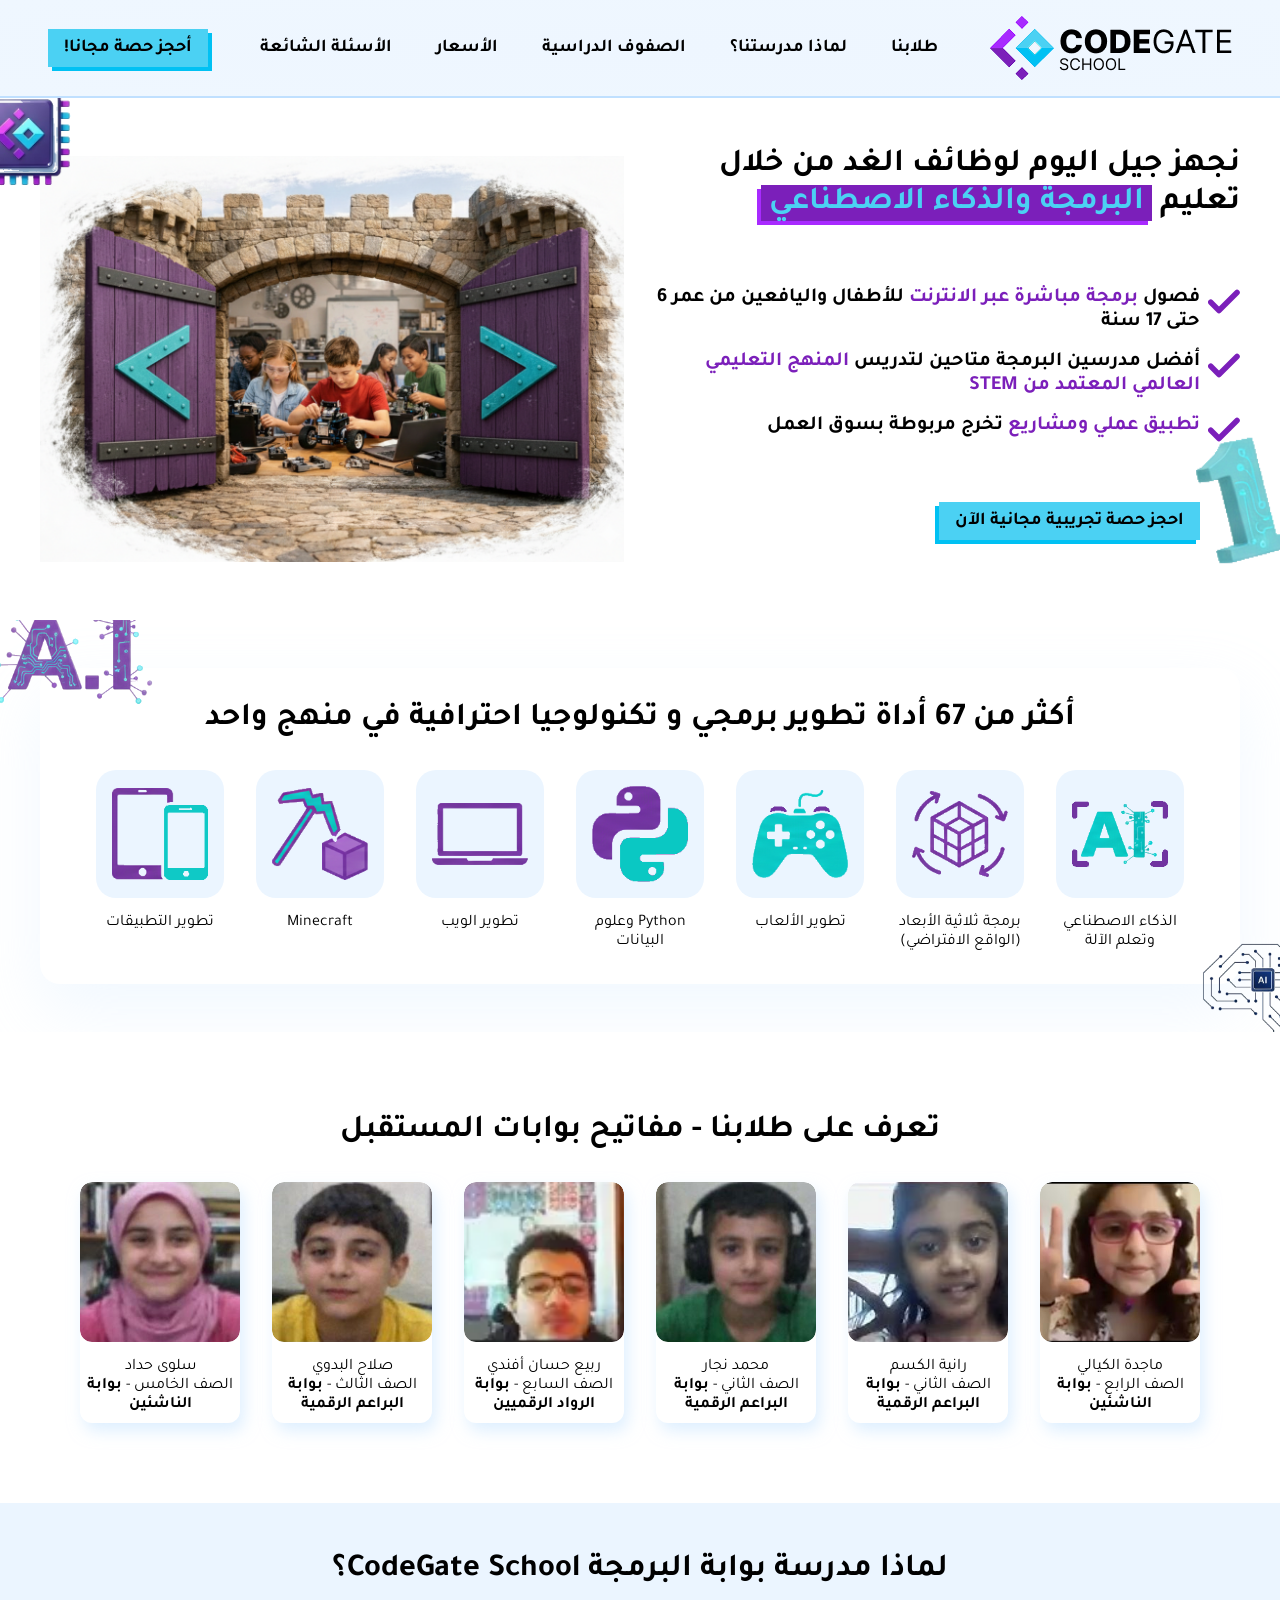
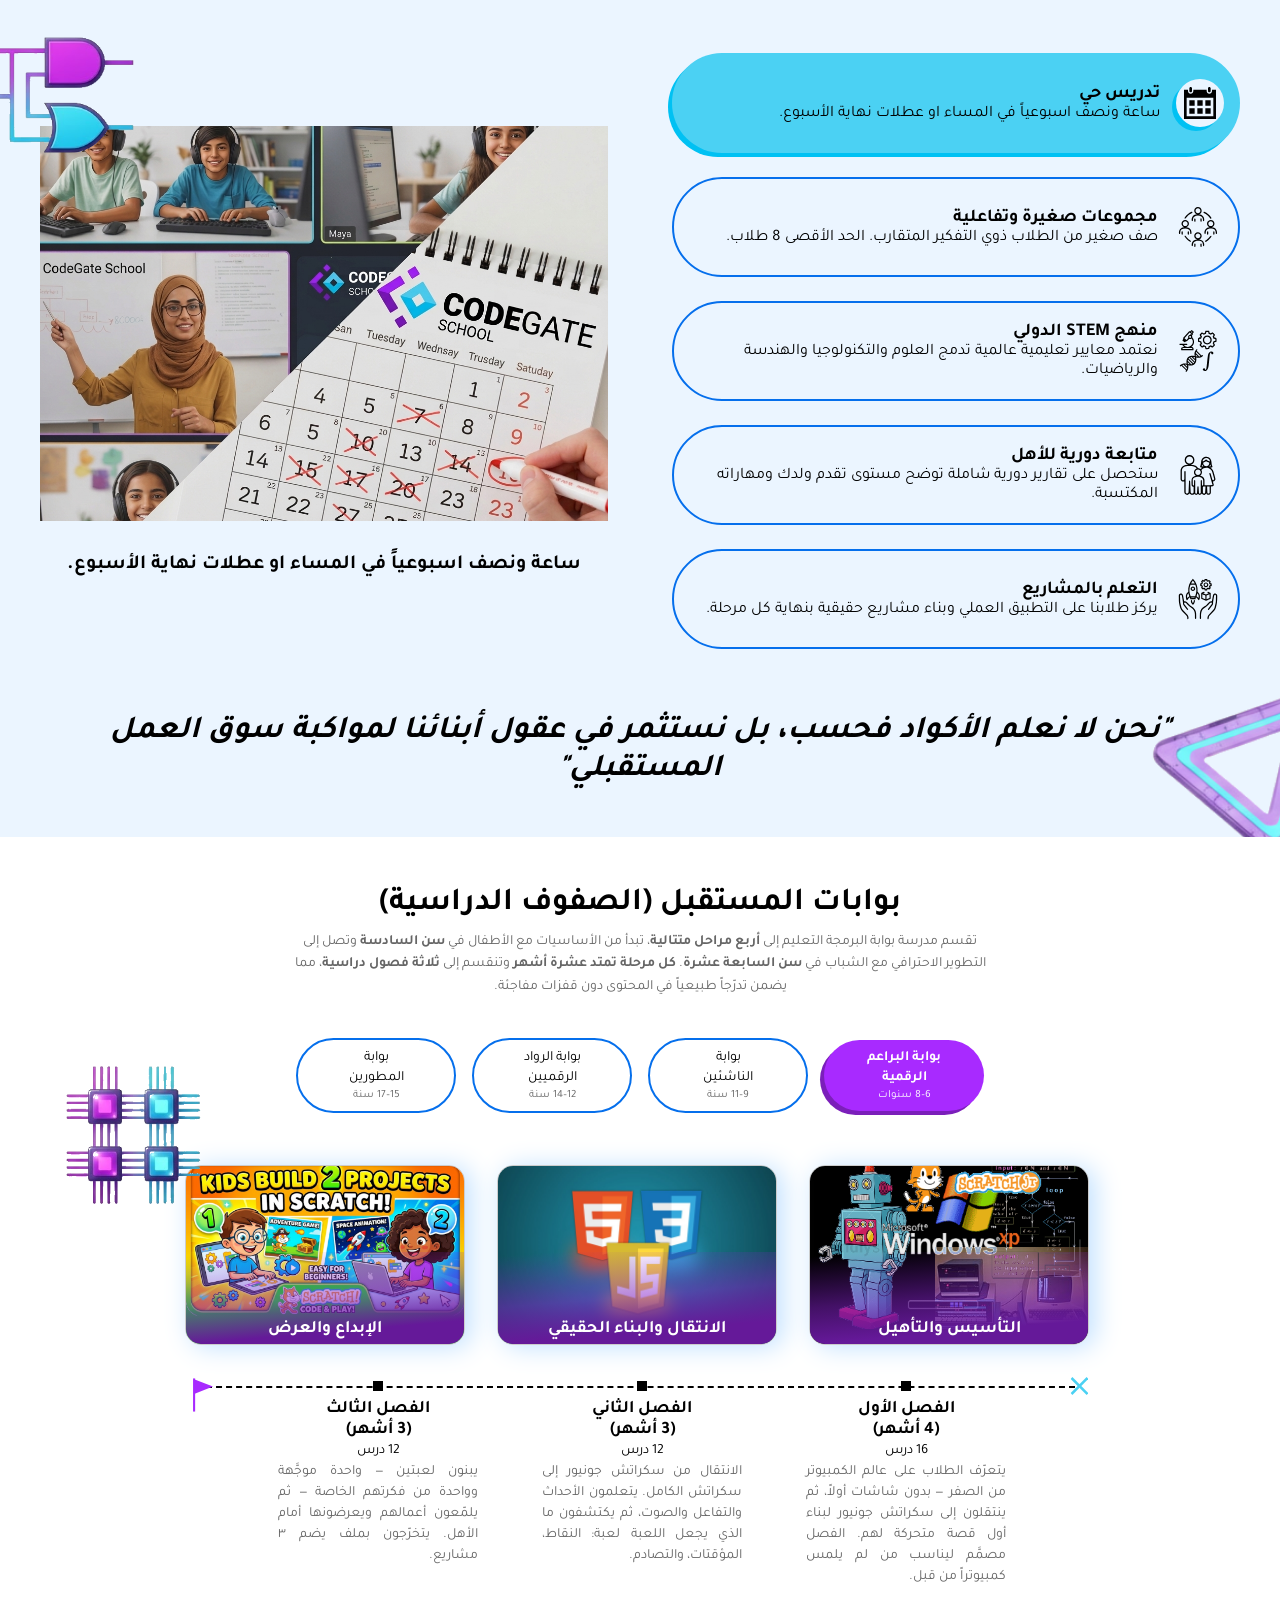
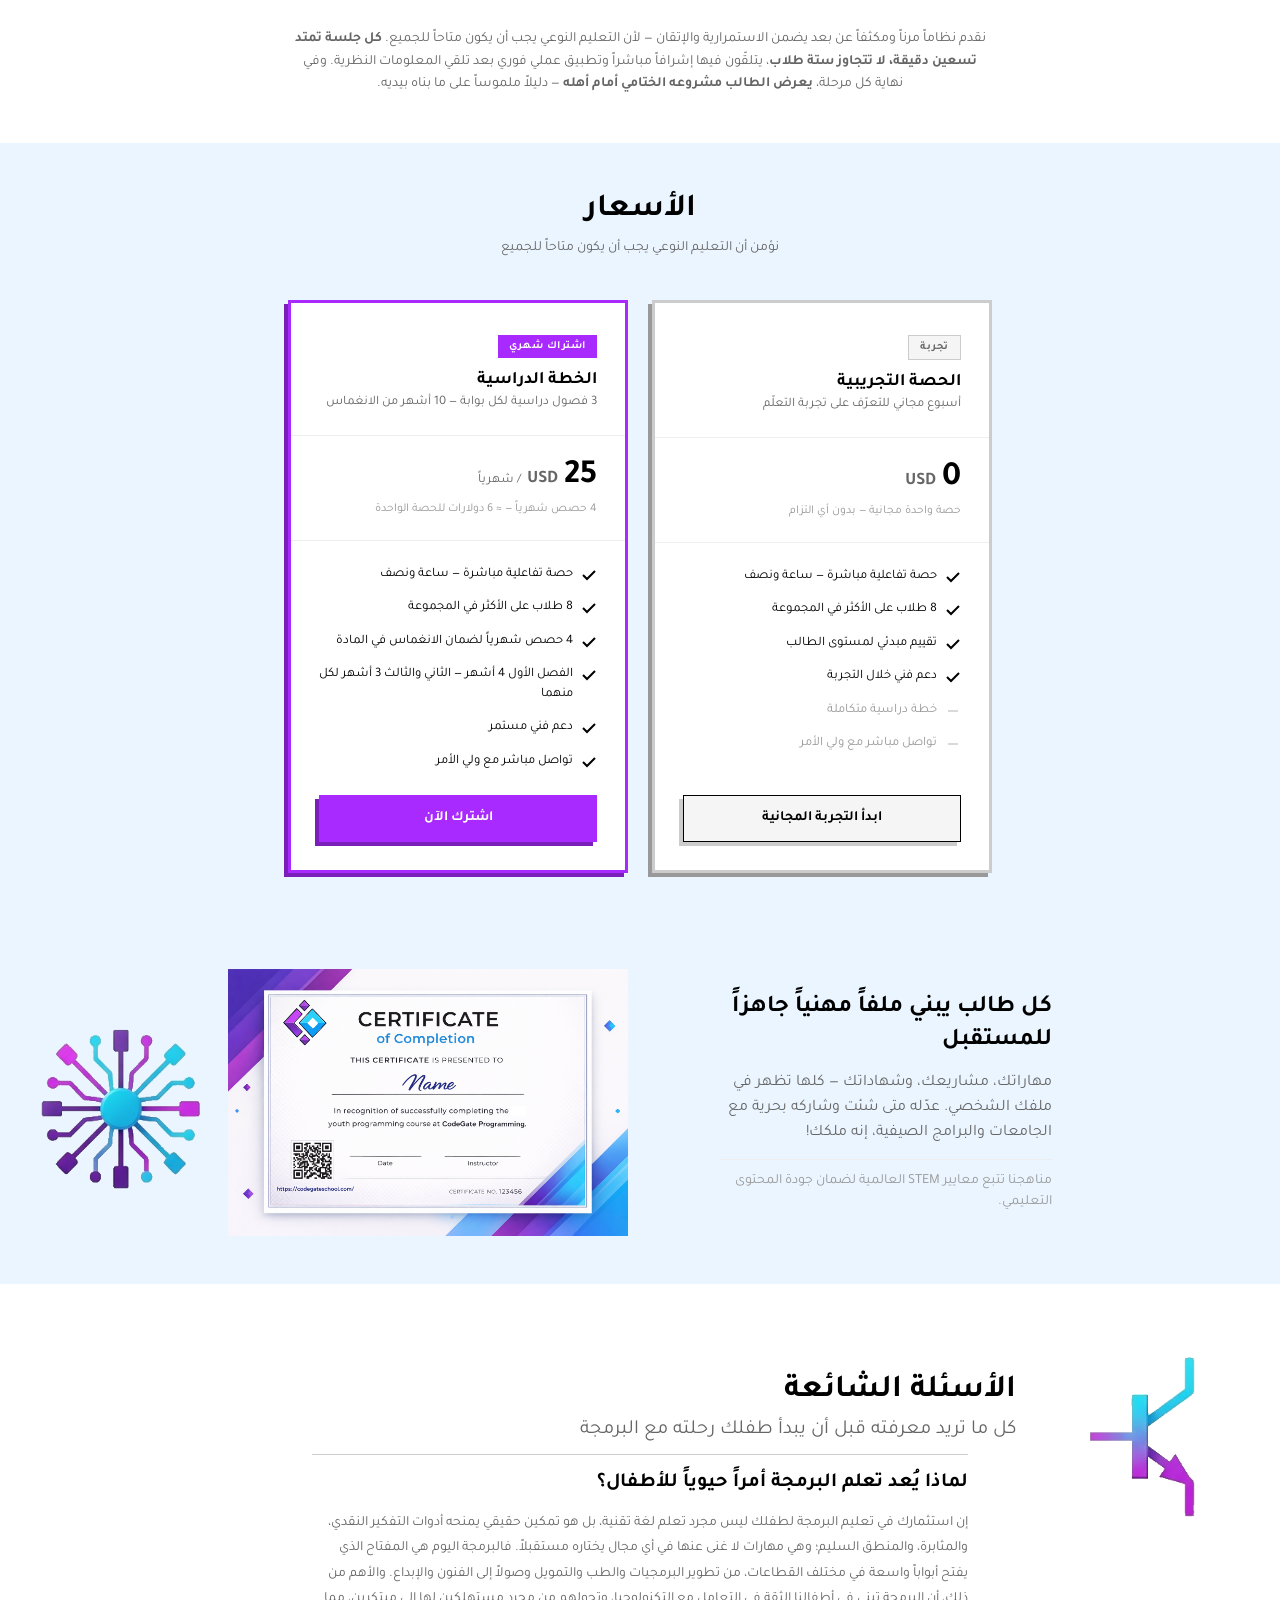
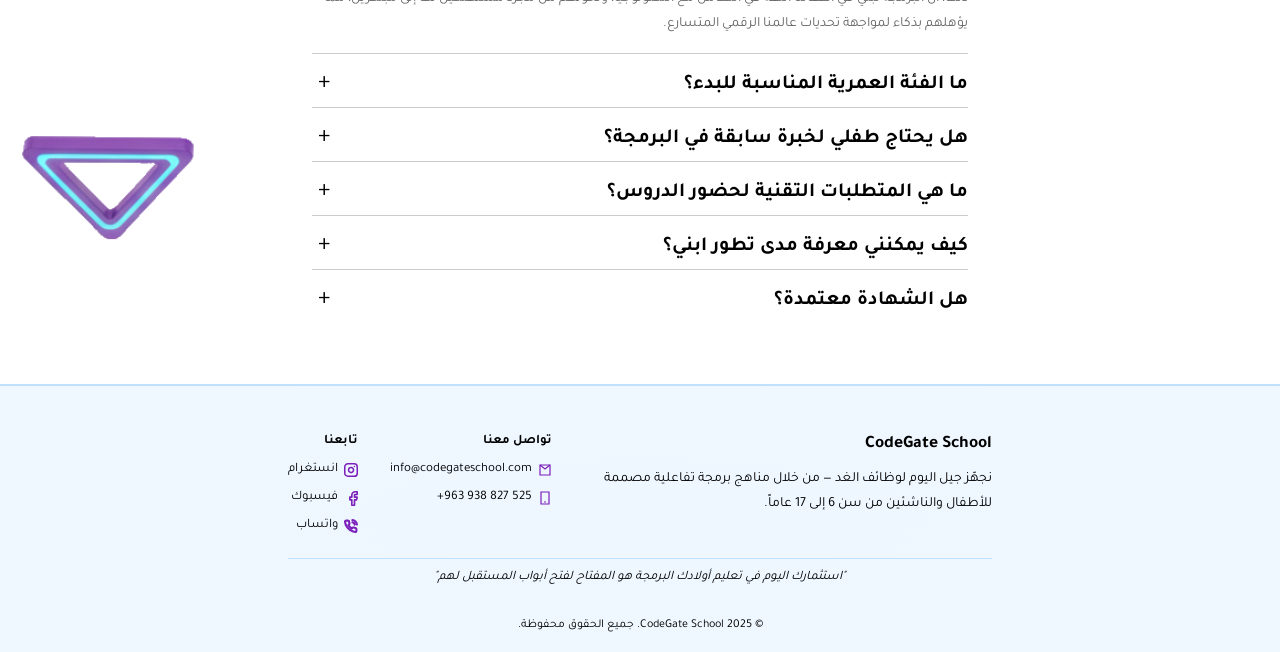
==== commit 283451cc: "auto cycle journeys" ====
--- a/index.html
+++ b/index.html
@@ -774,12 +774,46 @@
       renderJourney(levelIdx);
     }
 
+    var userStopped = false;
+    var cycleTimer = null;
+    var currentLevel = 0;
+
     document.querySelectorAll('.journey-tab, .jm-tab').forEach(function (tab) {
       tab.style.cursor = 'pointer';
       tab.addEventListener('click', function () {
-        activateLevel(parseInt(tab.dataset.level));
+        userStopped = true;
+        if (cycleTimer) { clearInterval(cycleTimer); cycleTimer = null; }
+        currentLevel = parseInt(tab.dataset.level);
+        activateLevel(currentLevel);
       });
     });
+
+    function startCycle() {
+      if (userStopped || cycleTimer) return;
+      cycleTimer = setInterval(function () {
+        currentLevel = (currentLevel + 1) % LEVELS.length;
+        activateLevel(currentLevel);
+      }, 4000);
+    }
+    function stopCycle() {
+      if (cycleTimer) { clearInterval(cycleTimer); cycleTimer = null; }
+    }
+
+    if ('IntersectionObserver' in window) {
+      var sections = document.querySelectorAll('.journey-desktop, .journey-mobile');
+      var io = new IntersectionObserver(function (entries) {
+        var anyVisible = entries.some(function (e) { return e.isIntersecting; })
+          || Array.from(sections).some(function (s) {
+            var r = s.getBoundingClientRect();
+            return r.bottom > 0 && r.top < window.innerHeight;
+          });
+        if (anyVisible) startCycle();
+        else stopCycle();
+      }, { threshold: 0.2 });
+      sections.forEach(function (s) { io.observe(s); });
+    } else {
+      startCycle();
+    }
 
     // Init
     activateLevel(0);
--- a/style.css
+++ b/style.css
@@ -325,8 +325,8 @@
     position: absolute;
     width: 119px;
     height: 146px;
-    left: -60px;
-    top: 0;
+    left: -697px;
+    top: -190px;
 }
 
 /* hero decor imgs use .decor-img */
@@ -464,7 +464,7 @@
     width: 162px;
     height: 196px;
     left: -48px;
-    top: -34px;
+    top: -103px;
     z-index: 2;
 }
 
@@ -475,7 +475,7 @@
     width: 198px;
     height: 116px;
     right: -120px;
-    bottom: -47px;
+    bottom: -71px;
     z-index: 2;
 }
 
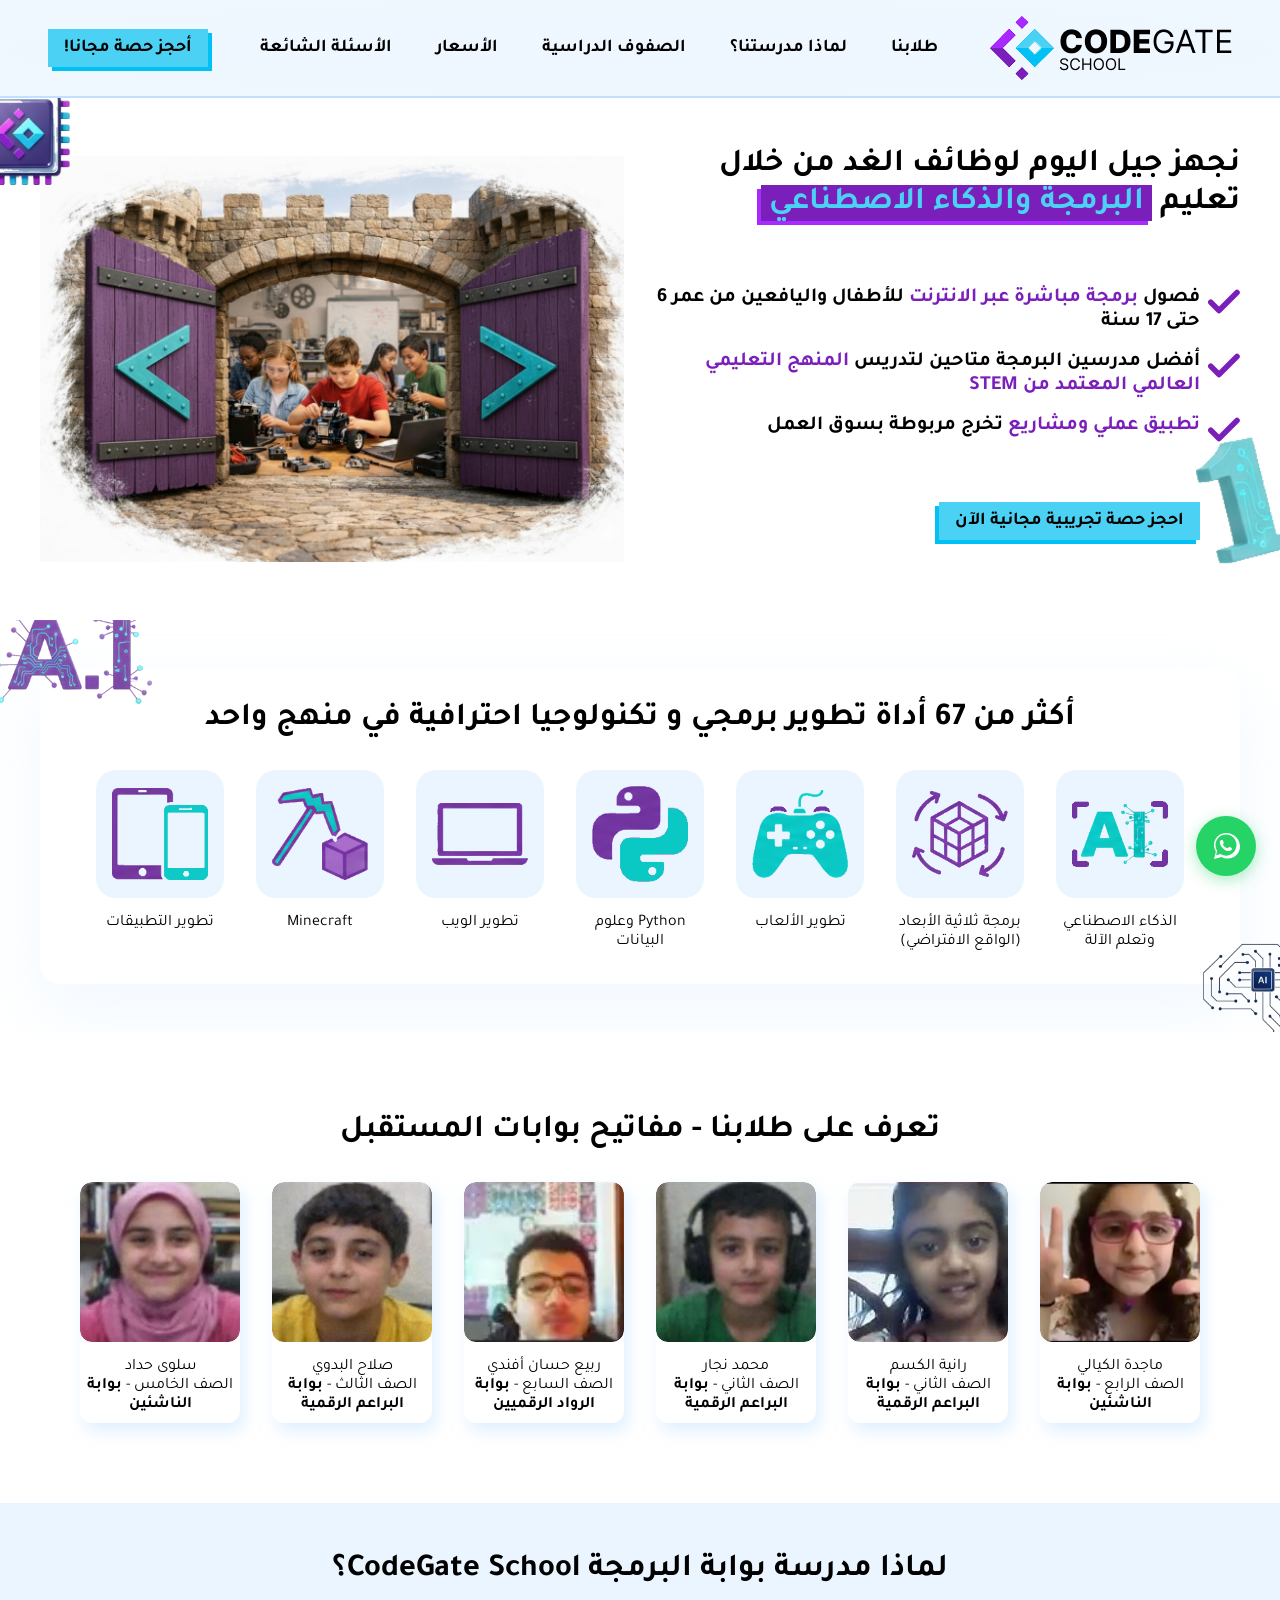
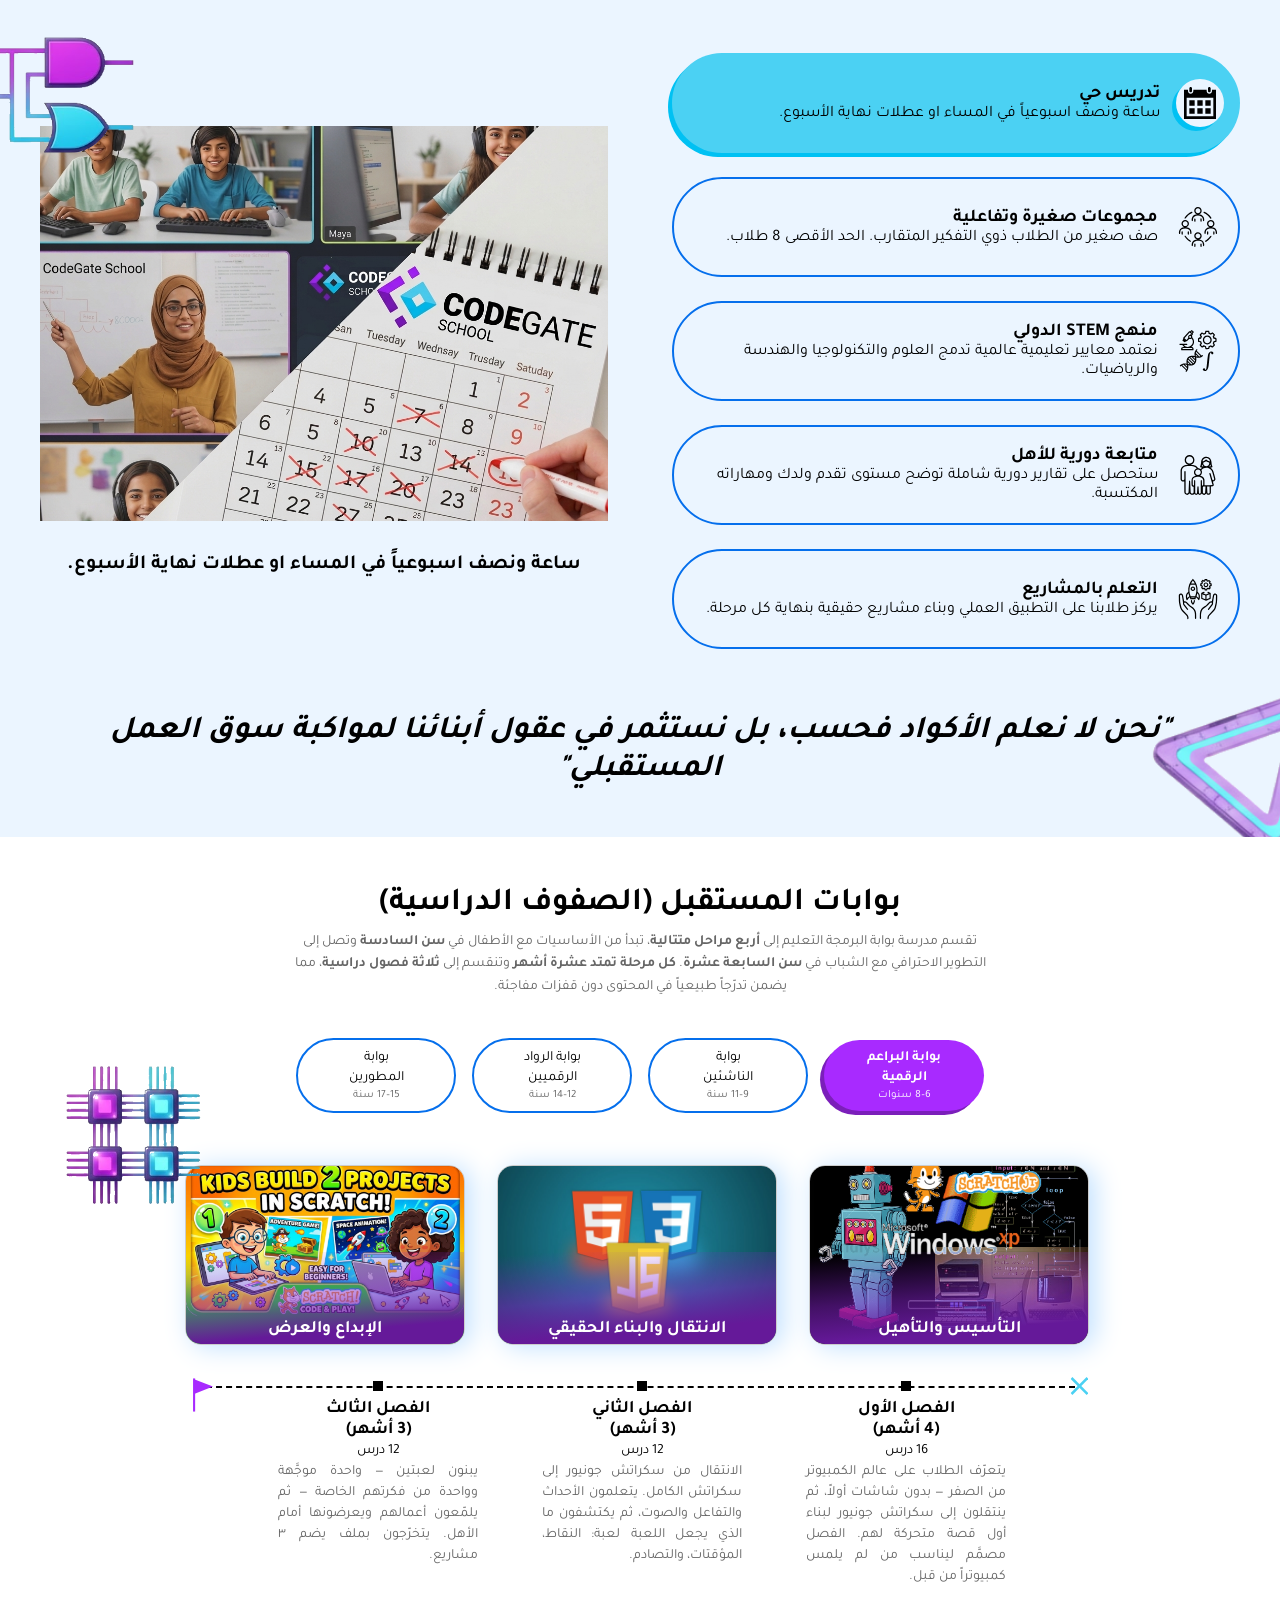
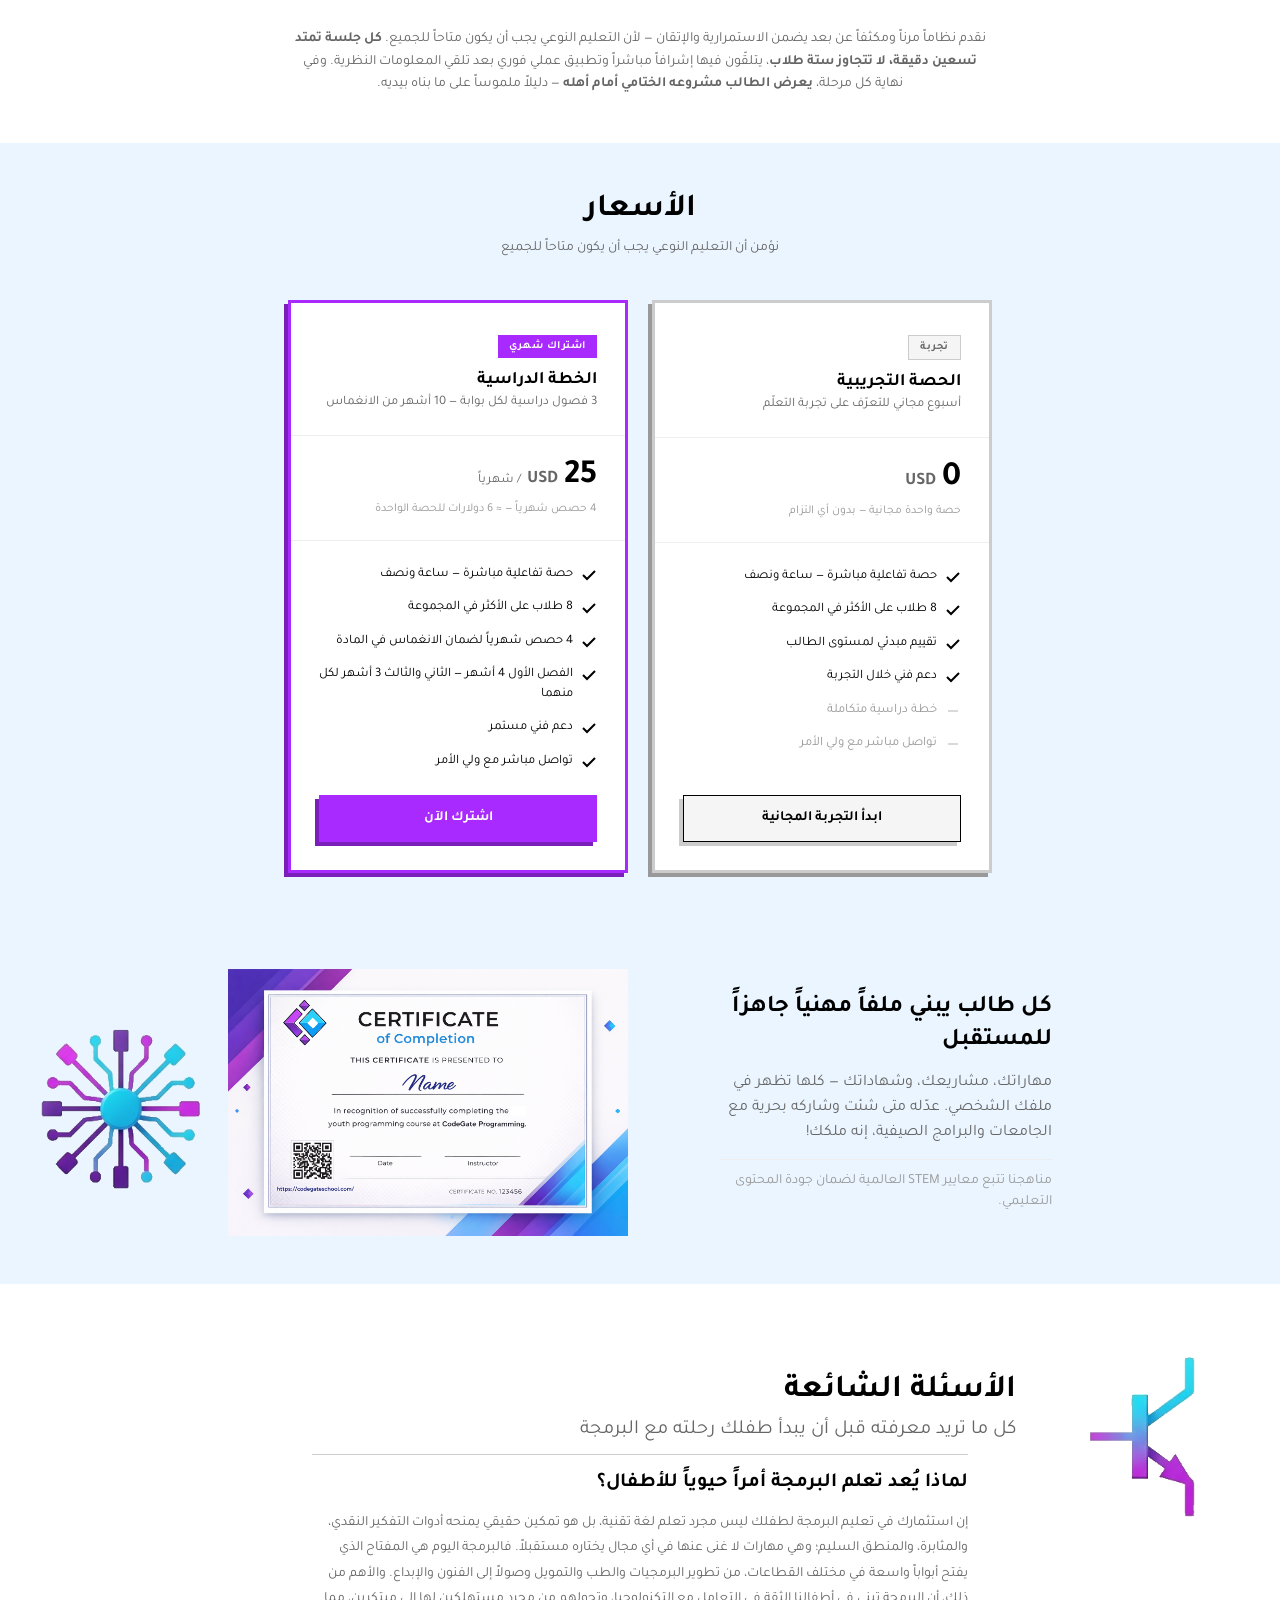
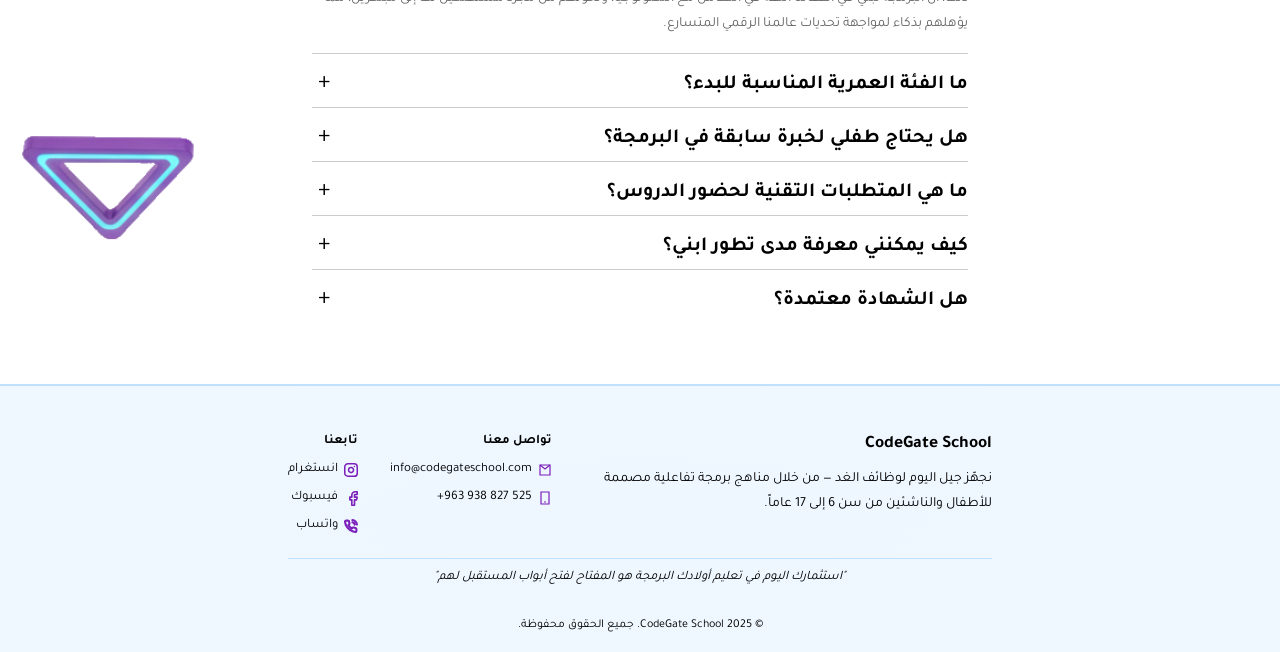
==== commit e46ac973: "add floating whatsapp" ====
--- a/index.html
+++ b/index.html
@@ -1106,6 +1106,12 @@
     <p class="footer-copyright">© 2025 CodeGate School. جميع الحقوق محفوظة.</p>
   </footer>
 
+  <a href="https://wa.me/963938827525" target="_blank" class="whatsapp-float" aria-label="تواصل عبر واتساب">
+    <svg viewBox="0 0 32 32" width="32" height="32" aria-hidden="true">
+      <path fill="#fff" d="M16 3C9.4 3 4 8.4 4 15c0 2.4.7 4.6 1.9 6.5L4 29l7.7-2c1.8 1 3.8 1.5 5.9 1.5h.4C24.6 28.4 30 23 30 16.4 30 9.8 24.6 3 16 3zm0 22.7c-1.8 0-3.6-.5-5.1-1.4l-.4-.2-4.5 1.2 1.2-4.4-.2-.4C6 19 5.5 17.1 5.5 15.1 5.5 9.3 10.2 4.6 16 4.6s10.5 4.7 10.5 10.5S21.8 25.7 16 25.7zm5.8-7.8c-.3-.2-1.9-.9-2.2-1-.3-.1-.5-.2-.7.2-.2.3-.8 1-1 1.2-.2.2-.4.2-.7 0-.3-.2-1.3-.5-2.5-1.5-.9-.8-1.5-1.8-1.7-2.1-.2-.3 0-.5.1-.6.1-.1.3-.4.4-.5.1-.2.2-.3.3-.5.1-.2 0-.4 0-.5-.1-.2-.7-1.6-.9-2.2-.2-.6-.5-.5-.7-.5h-.6c-.2 0-.5.1-.8.4-.3.3-1 1-1 2.5s1.1 2.9 1.2 3.1c.1.2 2.1 3.2 5 4.5.7.3 1.3.5 1.7.6.7.2 1.4.2 1.9.1.6-.1 1.9-.8 2.1-1.5.3-.7.3-1.4.2-1.5-.1-.2-.3-.3-.6-.4z"/>
+    </svg>
+  </a>
+
 </body>
 
 </html>
--- a/style.css
+++ b/style.css
@@ -2087,4 +2087,43 @@
     .card-base {
         padding: 16px 8px;
     }
+
+    .whatsapp-float {
+        width: 52px;
+        height: 52px;
+        bottom: 16px;
+        right: 16px;
+    }
+
+    .whatsapp-float svg {
+        width: 28px;
+        height: 28px;
+    }
+}
+
+/* Floating WhatsApp button */
+.whatsapp-float {
+    position: fixed;
+    bottom: 24px;
+    right: 24px;
+    width: 60px;
+    height: 60px;
+    border-radius: 50%;
+    background: #25d366;
+    display: flex;
+    align-items: center;
+    justify-content: center;
+    box-shadow: 0 4px 16px rgba(37, 211, 102, 0.4);
+    z-index: 99;
+    transition: transform 0.2s ease, box-shadow 0.2s ease;
+    text-decoration: none;
+}
+
+.whatsapp-float:hover {
+    transform: scale(1.08);
+    box-shadow: 0 6px 20px rgba(37, 211, 102, 0.55);
+}
+
+.whatsapp-float:active {
+    transform: scale(0.95);
 }
